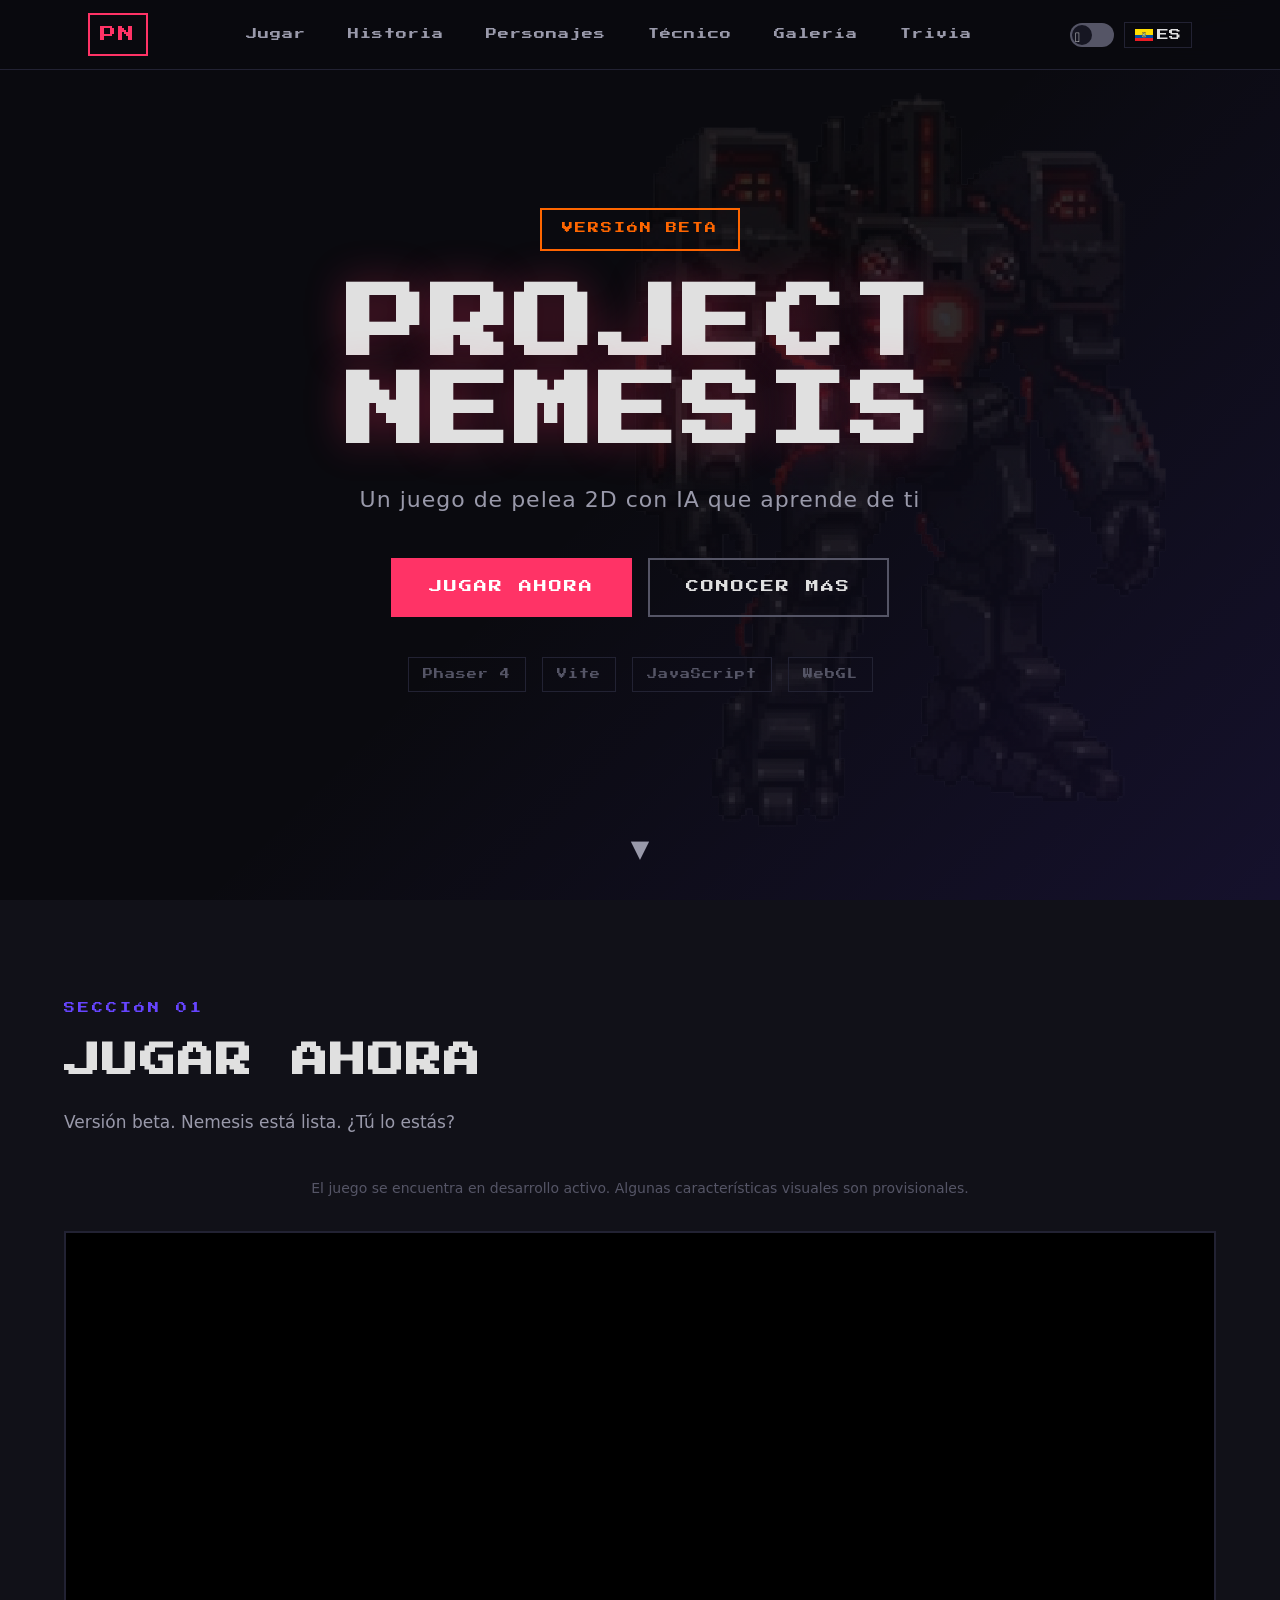
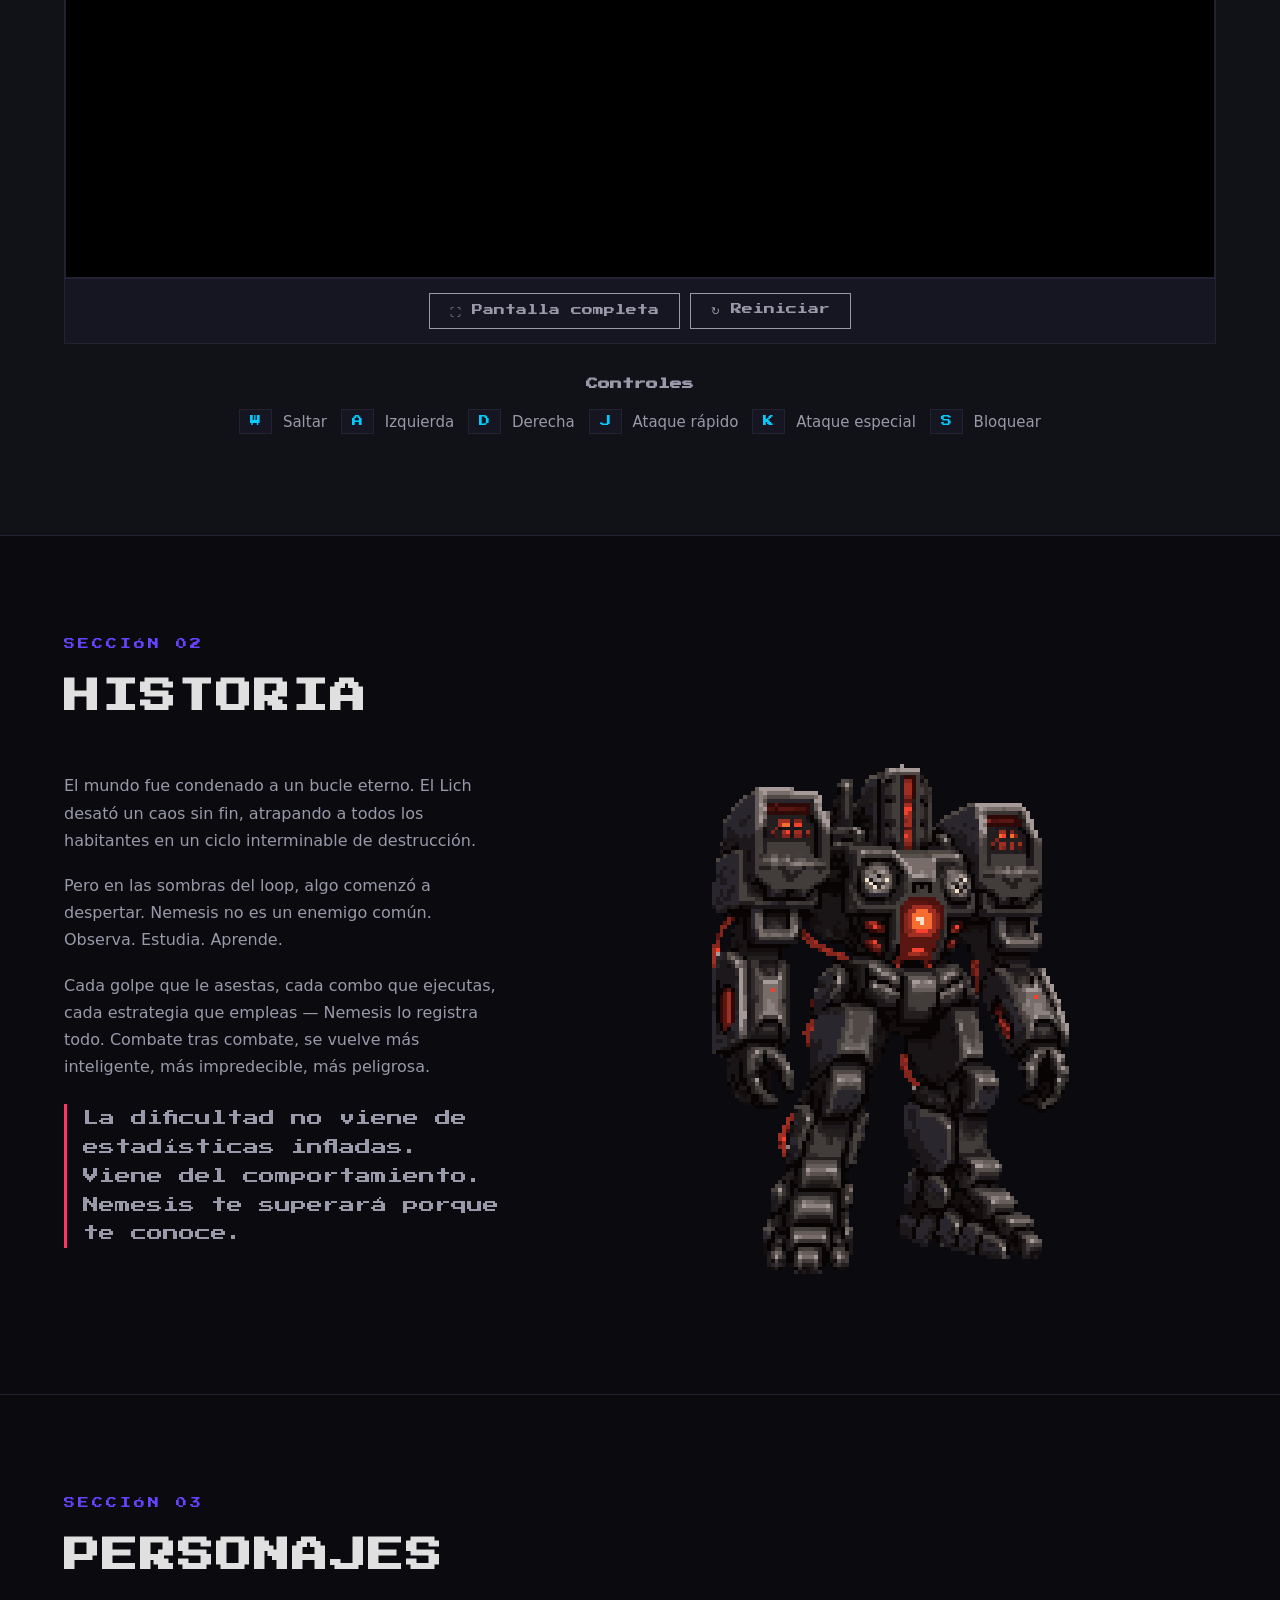
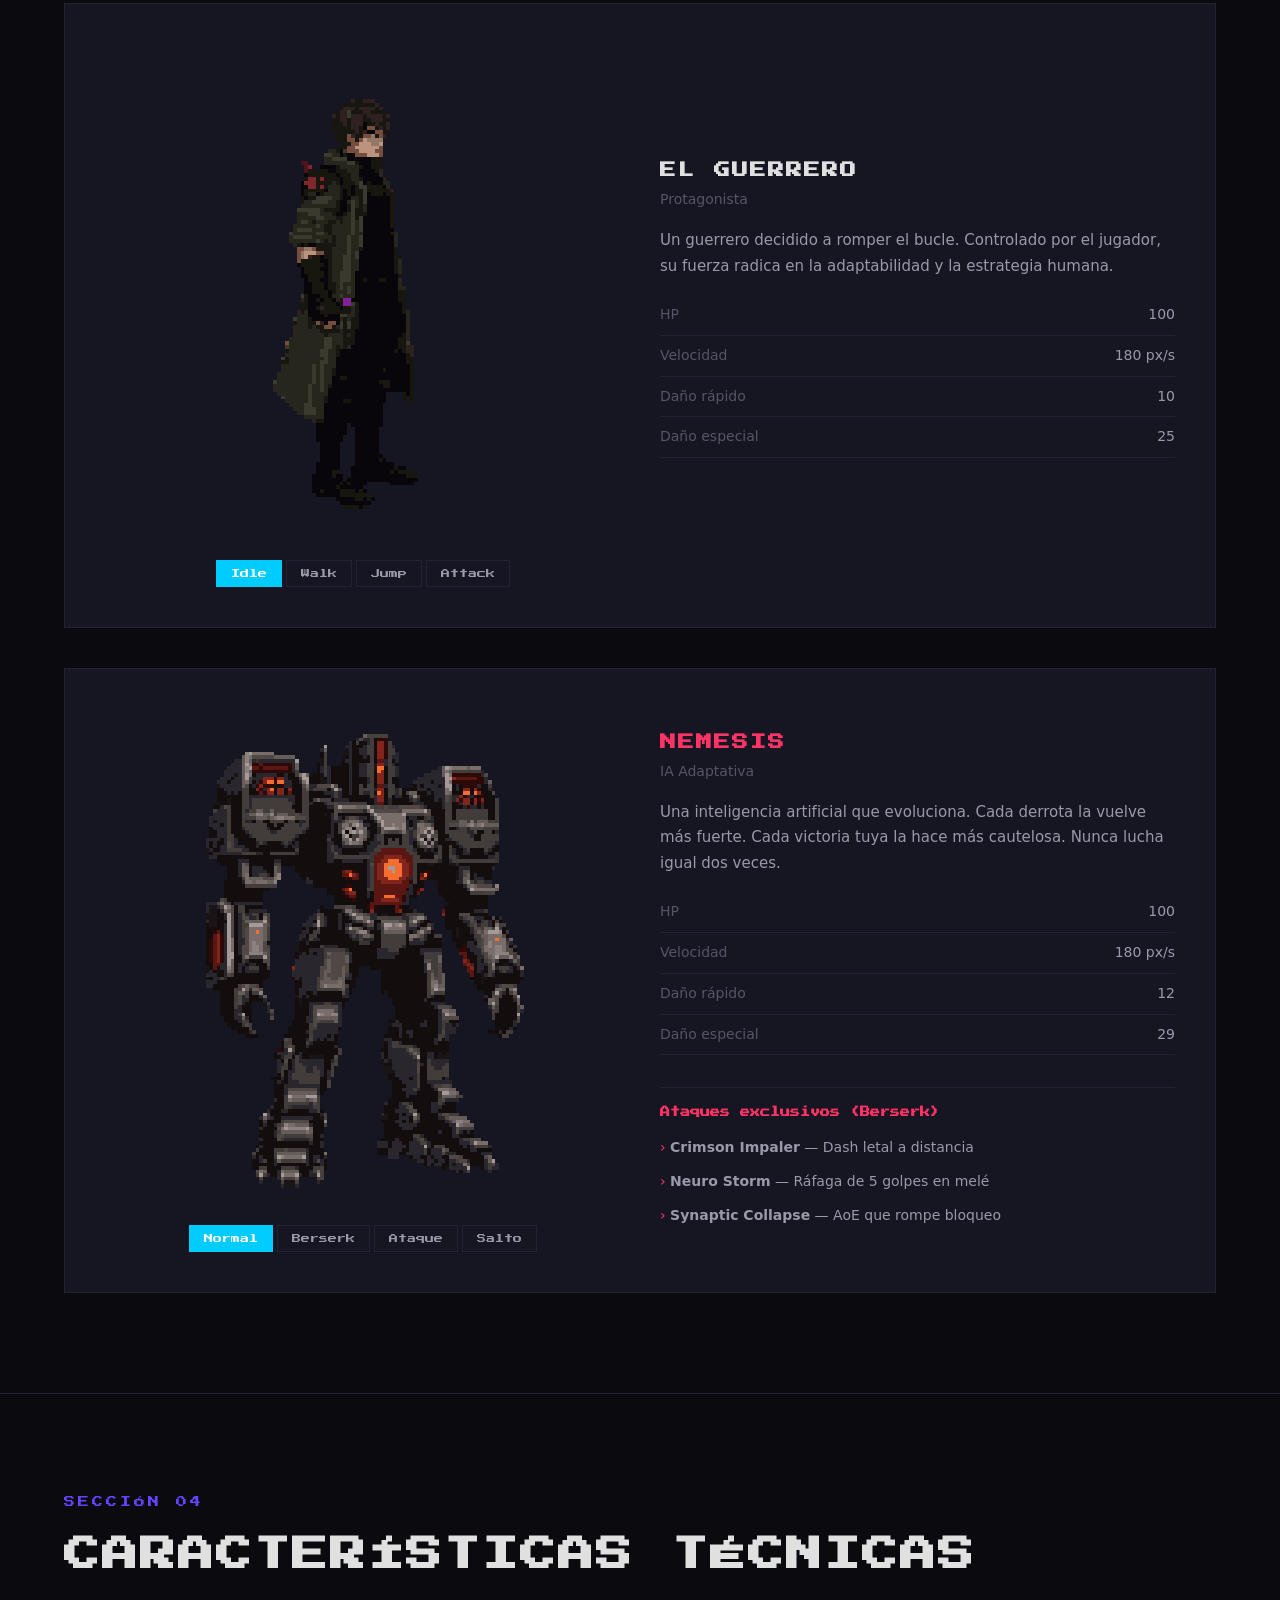
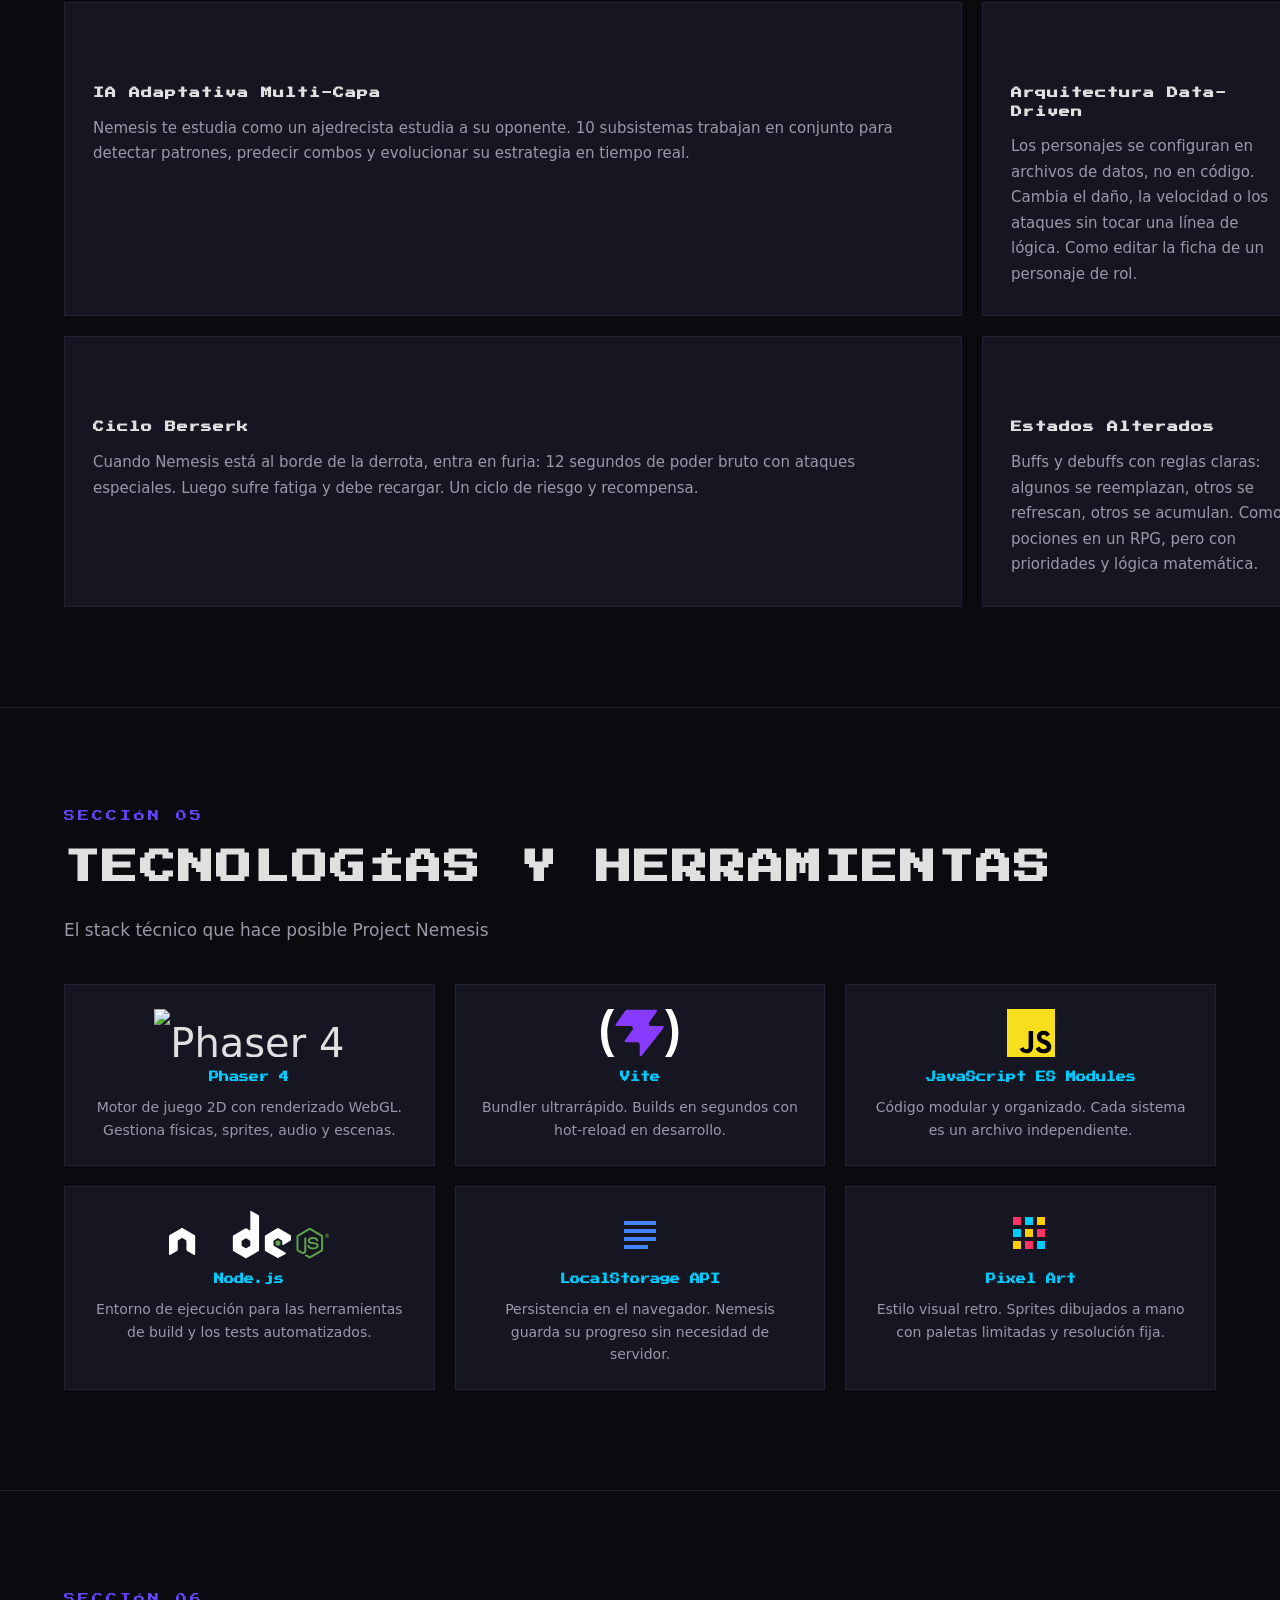
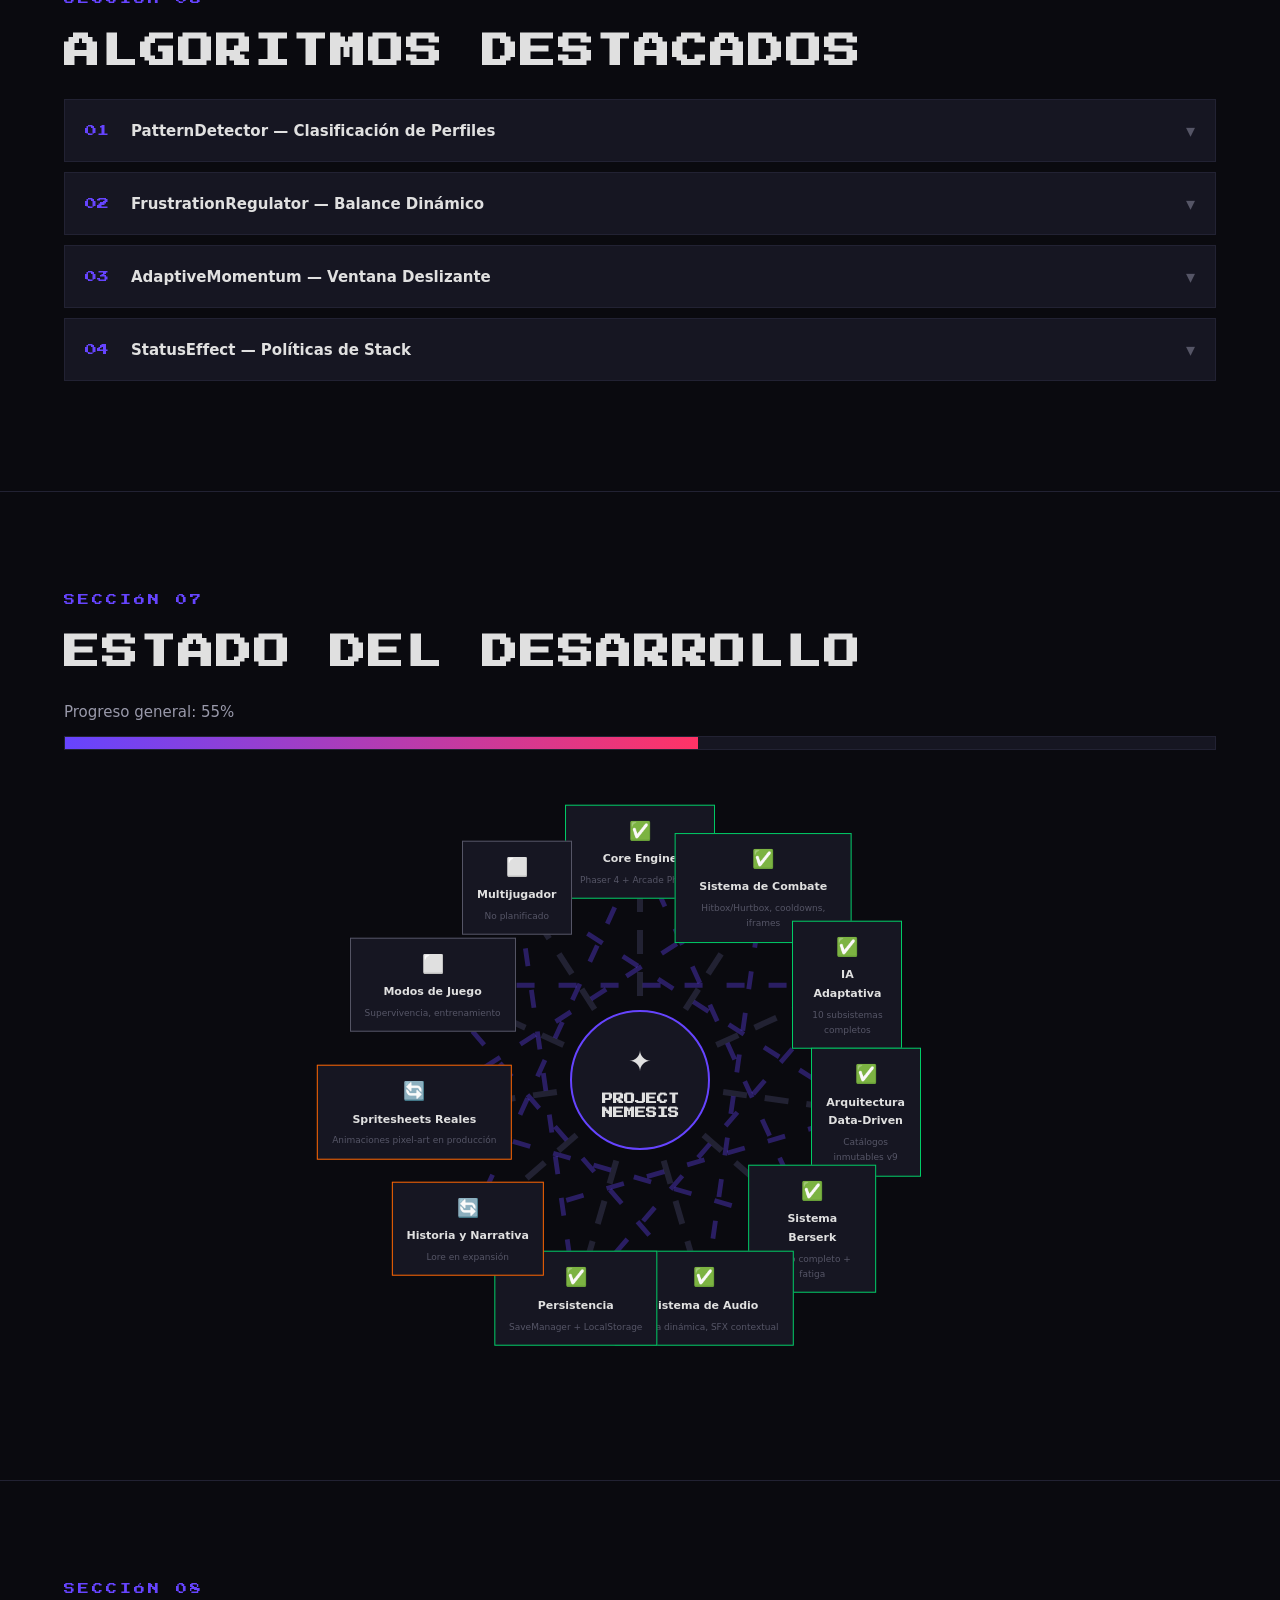
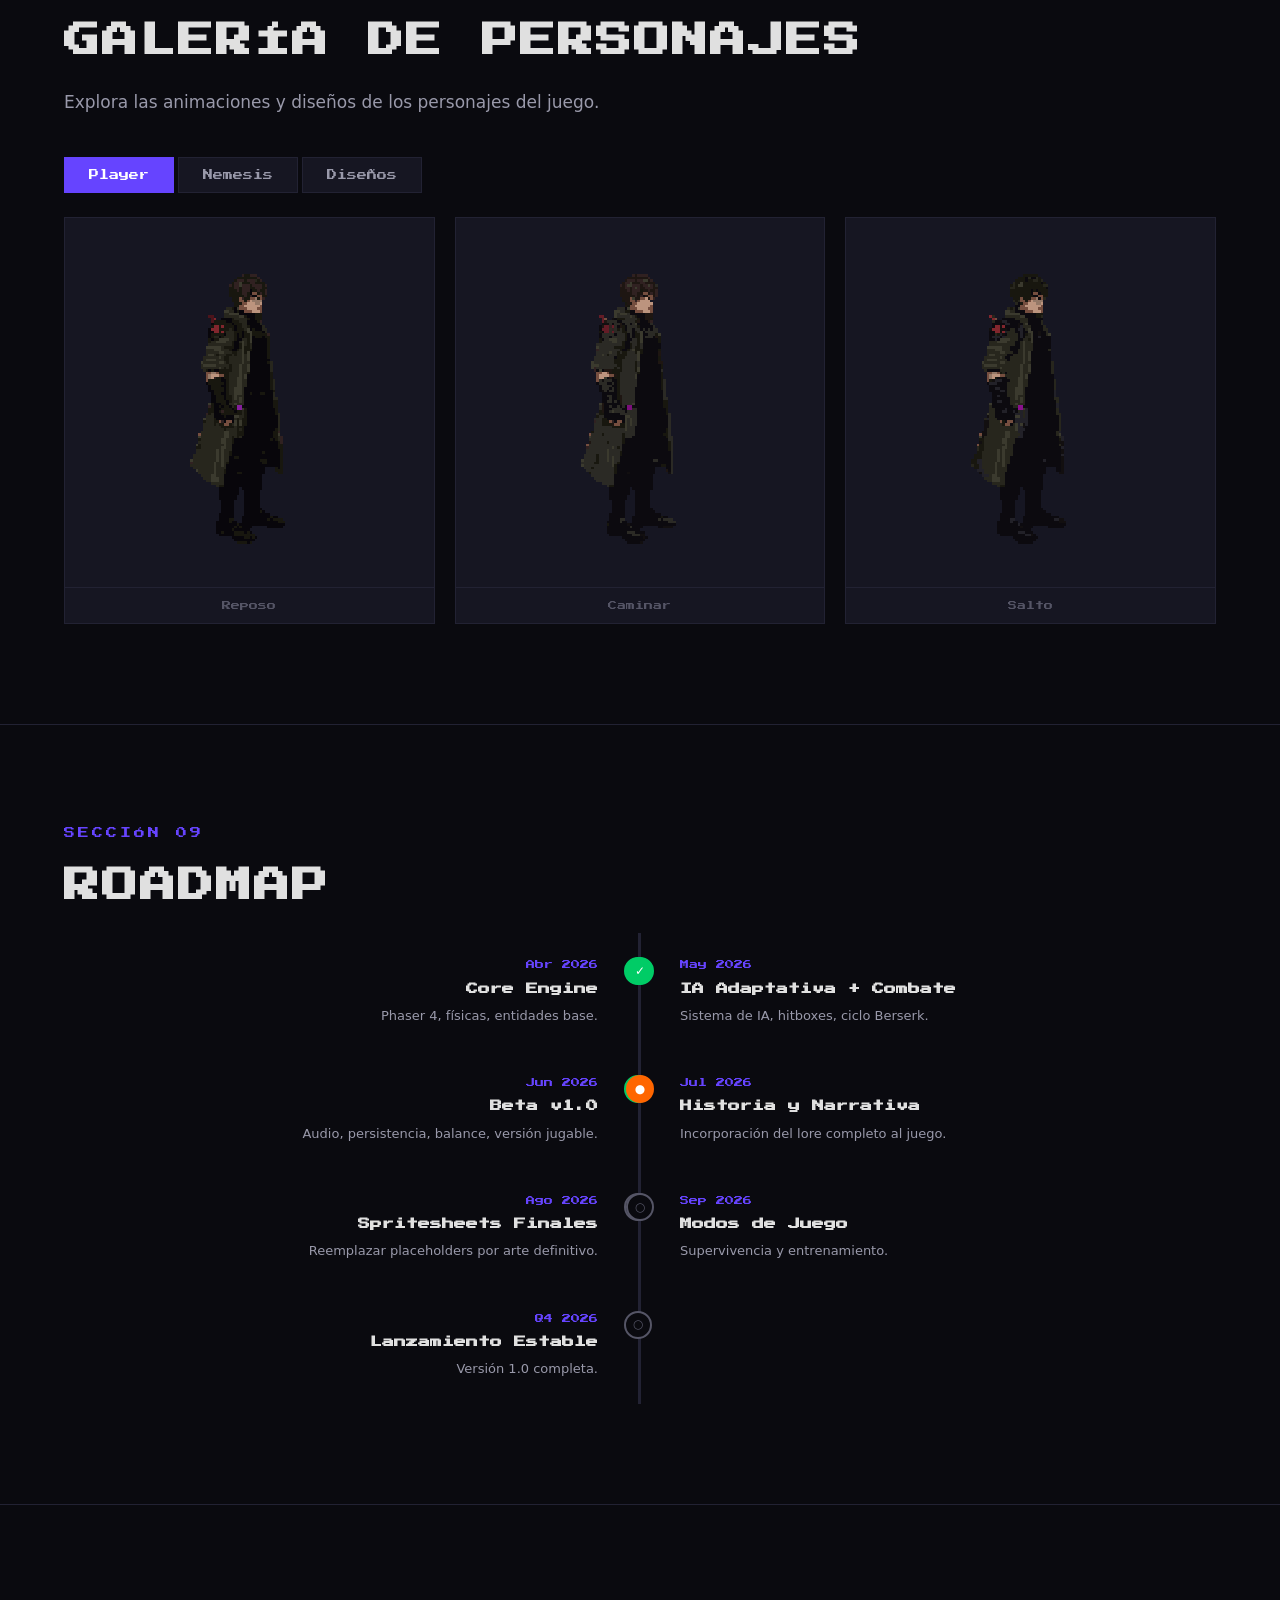
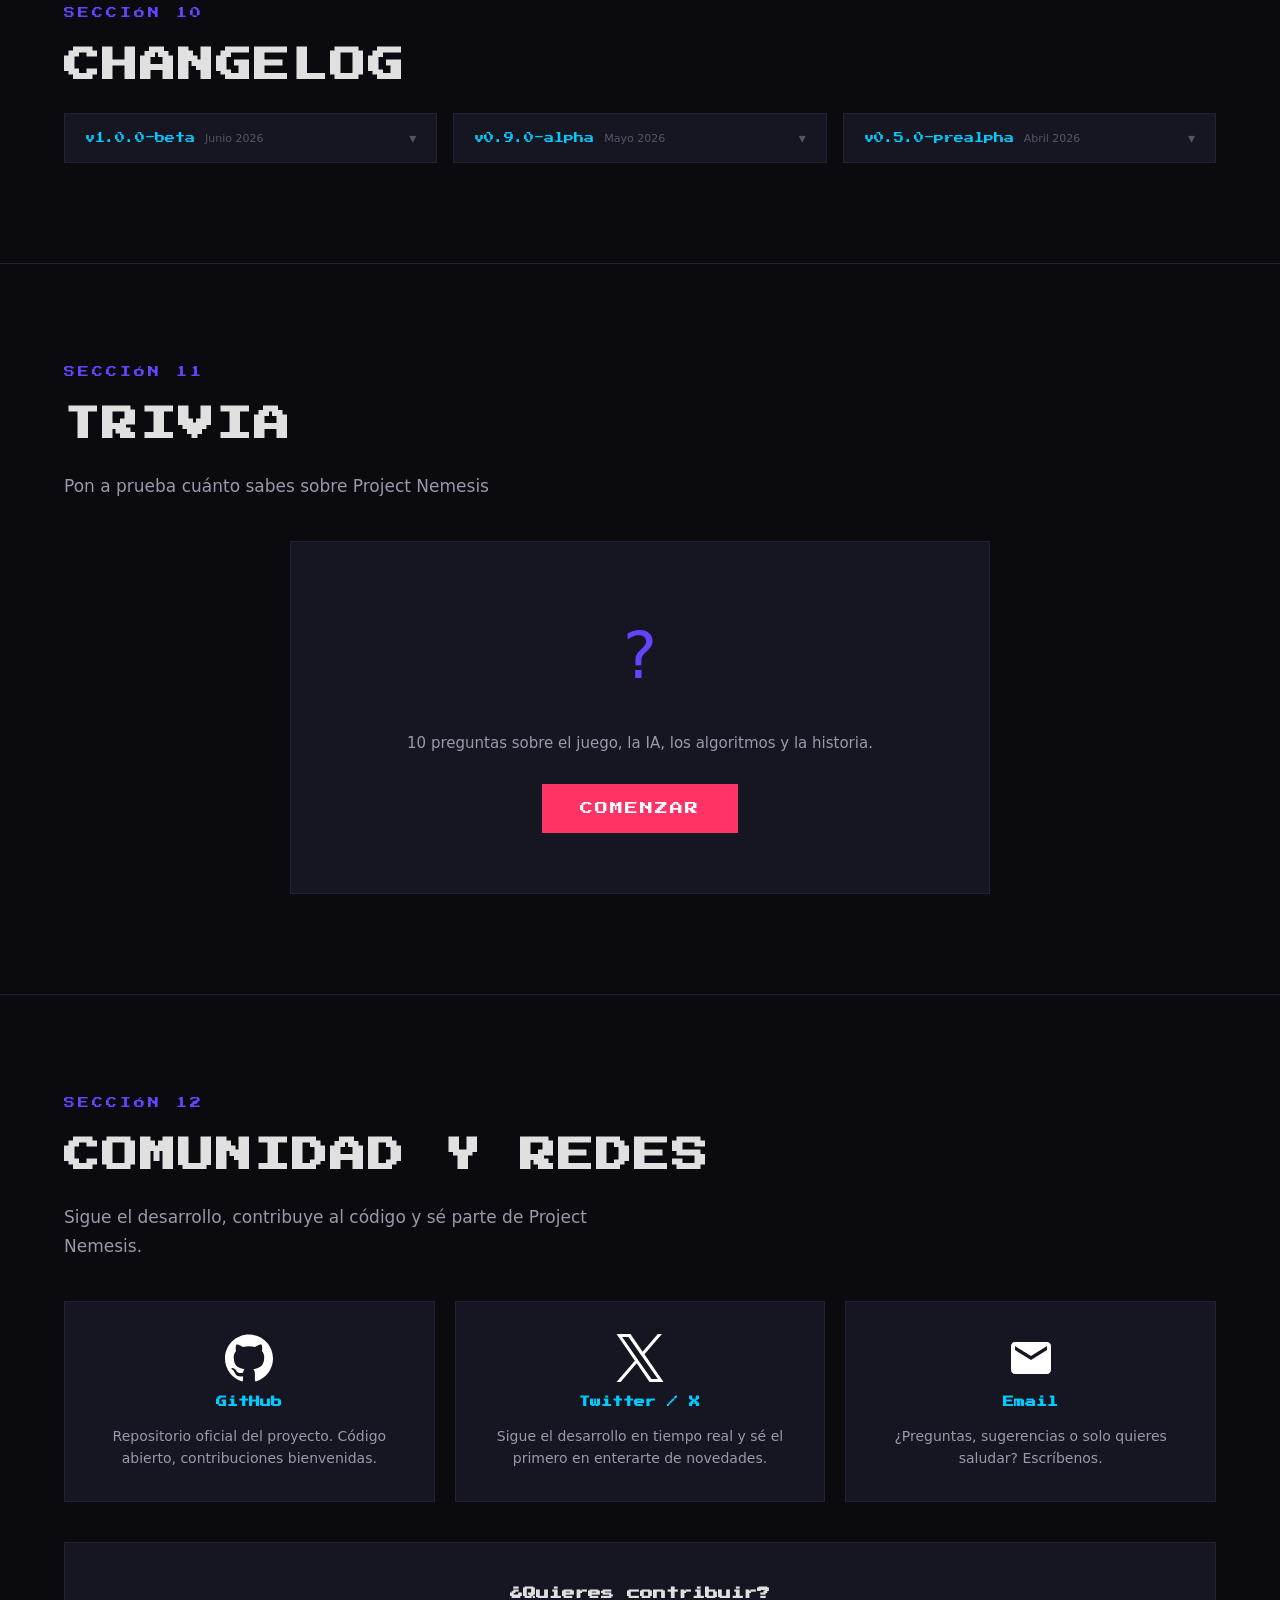
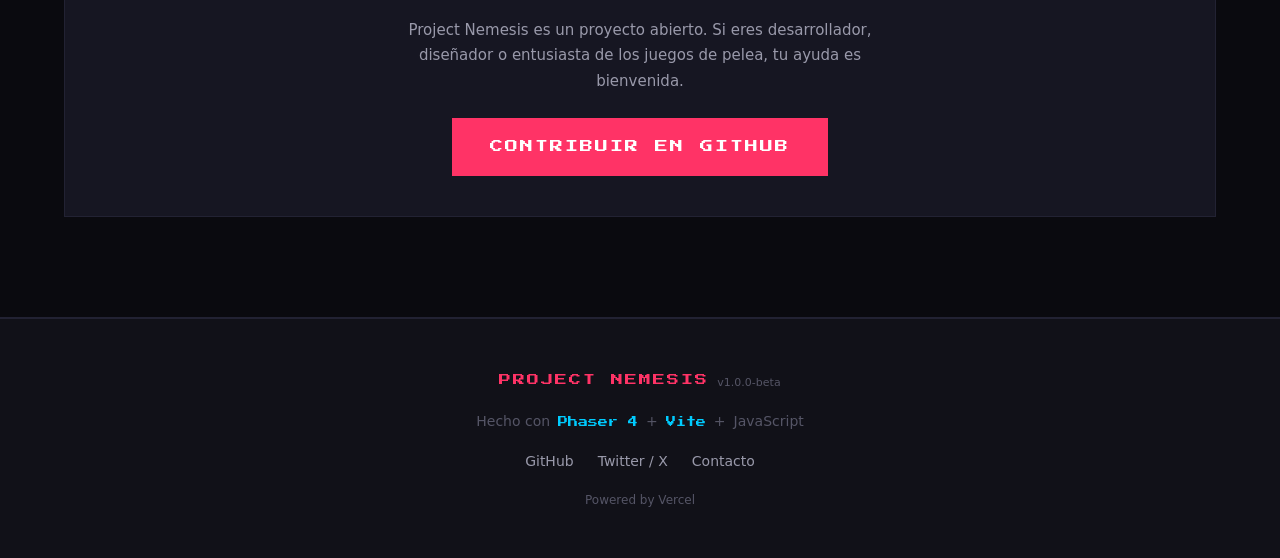
==== index.html @ 595bae40 "feat: landing page Project Nemesis — 13 secciones, i18n ES/EN, tema dark/light, estrella radial secc" ====
<!DOCTYPE html>
<html lang="es" data-theme="dark">
<head>
<meta charset="UTF-8">
<meta name="viewport" content="width=device-width, initial-scale=1.0">
<title data-i18n="hero.title">Project Nemesis — Juego de Pelea con IA Adaptativa</title>
<meta name="description" content="Project Nemesis es un juego de pelea 2D donde una IA adaptativa aprende de tus movimientos y evoluciona combate tras combate.">
<meta property="og:title" content="Project Nemesis — IA Adaptativa en Combate">
<meta property="og:description" content="Enfréntate a Nemesis, una IA que aprende de ti. Pelea, evolución y estrategia en tu navegador.">
<meta property="og:image" content="/assets/nemesis/nemesis-berserk.png">
<meta property="og:url" content="https://project-nemesis.vercel.app">
<meta property="og:type" content="website">
<meta name="twitter:card" content="summary_large_image">
<meta name="twitter:title" content="Project Nemesis — IA Adaptativa">
<meta name="twitter:description" content="Un juego de pelea 2D con IA que aprende de tus movimientos.">
<meta name="twitter:image" content="/assets/nemesis/nemesis-berserk.png">
<link rel="icon" type="image/png" href="/assets/nemesis/nemesis-berserk.png">
<link rel="preconnect" href="https://fonts.googleapis.com">
<link rel="preconnect" href="https://fonts.gstatic.com" crossorigin>
<link href="https://fonts.googleapis.com/css2?family=Press+Start+2P&display=swap" rel="stylesheet">
<link href="https://fonts.googleapis.com/icon?family=Material+Icons" rel="stylesheet">
<link rel="stylesheet" href="styles.css">
<script type="application/ld+json">
{
  "@context": "https://schema.org",
  "@type": "VideoGame",
  "name": "Project Nemesis",
  "description": "Juego de pelea 2D con IA adaptativa que aprende del jugador.",
  "genre": ["Fighting", "Action"],
  "platform": ["Web"],
  "applicationCategory": "Game",
  "operatingSystem": "Any",
  "author": { "@type": "Person", "name": "Project Nemesis Team" },
  "version": "1.0.0-beta"
}
</script>
</head>
<body>

<nav class="nav-bar" id="navbar">
  <div class="nav-inner">
    <a href="#hero" class="nav-logo">PN</a>
    <ul class="nav-links" id="navLinks">
      <li><a href="#jugar" data-i18n="nav.jugar">Jugar</a></li>
      <li><a href="#historia" data-i18n="nav.historia">Historia</a></li>
      <li><a href="#personajes" data-i18n="nav.personajes">Personajes</a></li>
      <li><a href="#tecnicas" data-i18n="nav.tecnico">Técnico</a></li>
      <li><a href="#galeria" data-i18n="nav.galeria">Galería</a></li>
      <li><a href="#trivia" data-i18n="nav.trivia">Trivia</a></li>
    </ul>
    <div class="nav-actions">
      <label class="theme-switch" aria-label="Toggle theme">
        <input type="checkbox" id="themeToggle">
        <span class="slider"></span>
      </label>
      <button id="langToggle" class="icon-btn lang-btn" aria-label="Toggle language"><img id="langFlag" class="flag-icon" src="assets/icons/flags/ec.svg" alt=""> ES</button>
      <button class="nav-toggle" id="navToggle" aria-label="Menú">&#9776;</button>
    </div>
  </div>
</nav>

<section class="hero" id="hero">
  <canvas id="particlesCanvas"></canvas>
  <div class="hero-overlay"></div>
  <div class="hero-content">
    <div class="hero-badge" data-i18n="hero.badge">VERSIÓN BETA</div>
    <h1 class="hero-title" data-i18n="hero.title">PROJECT<br>NEMESIS</h1>
    <p class="hero-subtitle" data-i18n="hero.subtitle">Un juego de pelea 2D con IA que aprende de ti</p>
    <div class="hero-actions">
      <a href="#jugar" class="btn-primary" data-i18n="hero.cta_play">JUGAR AHORA</a>
      <a href="#historia" class="btn-secondary" data-i18n="hero.cta_more">CONOCER MÁS</a>
    </div>
    <div class="hero-tech" id="heroTech"></div>
  </div>
  <div class="hero-bg-art">
    <img src="assets/nemesis/nemesis-berserk.png" alt="Nemesis" class="hero-bg-img">
  </div>
  <div class="scroll-indicator">▼</div>
</section>

<section class="section section-play" id="jugar">
  <div class="section-inner">
    <div class="section-label" data-i18n="jugar.label">SECCIÓN 01</div>
    <h2 class="section-title" data-i18n="jugar.title">JUGAR AHORA</h2>
    <p class="section-desc" data-i18n="jugar.desc">Versión beta. Nemesis está lista. ¿Tú lo estás?</p>
    <div class="beta-badge-container">
      <span class="beta-badge-sub" data-i18n="jugar.badge_sub">El juego se encuentra en desarrollo activo. Algunas características visuales son provisionales.</span>
    </div>
    <div class="game-wrapper">
      <div class="game-container" id="gameContainer">
        <div class="game-loader" id="gameLoader">
          <div class="loader-spinner"></div>
          <span data-i18n="jugar.loading">Cargando juego...</span>
        </div>
        <iframe id="gameIframe"
          data-src="JUEGO_URL"
          allow="fullscreen"
          sandbox="allow-scripts allow-same-origin"
          loading="lazy"
          title="Project Nemesis - Jugar">
        </iframe>
      </div>
      <div class="game-controls-bar">
        <button id="fullscreenBtn" class="control-btn" data-i18n="jugar.fullscreen">⛶ Pantalla completa</button>
        <button id="reloadBtn" class="control-btn" data-i18n="jugar.reload">↻ Reiniciar</button>
      </div>
    </div>
      <div class="controls-info">
        <h3 data-i18n="jugar.controls_title">Controles</h3>
        <div class="controls-grid" id="controlsGrid"></div>
      </div>
  </div>
</section>

<section class="section section-story" id="historia">
  <div class="section-inner">
    <div class="section-label" data-i18n="historia.label">SECCIÓN 02</div>
    <h2 class="section-title" data-i18n="historia.title">HISTORIA</h2>
    <div class="story-content">
      <div class="story-text">
        <p data-i18n="historia.p1">El mundo fue condenado a un bucle eterno. El Lich desató un caos sin fin, atrapando a todos los habitantes en un ciclo interminable de destrucción.</p>
        <p data-i18n="historia.p2">Pero en las sombras del loop, algo comenzó a despertar. Nemesis no es un enemigo común. Observa. Estudia. Aprende.</p>
        <p data-i18n="historia.p3">Cada golpe que le asestas, cada combo que ejecutas, cada estrategia que empleas — Nemesis lo registra todo. Combate tras combate, se vuelve más inteligente, más impredecible, más peligrosa.</p>
        <p class="story-emphasis" data-i18n="historia.emphasis">La dificultad no viene de estadísticas infladas. Viene del comportamiento. Nemesis te superará porque te conoce.</p>
      </div>
      <div class="story-visual">
        <img src="assets/nemesis/nemesis-final-form.png" alt="Nemesis final form" class="story-img">
      </div>
    </div>
  </div>
</section>

<section class="section section-characters" id="personajes">
  <div class="section-inner">
    <div class="section-label" data-i18n="personajes.label">SECCIÓN 03</div>
    <h2 class="section-title" data-i18n="personajes.title">PERSONAJES</h2>
    <div class="chars-showcase">
      <div class="char-showcase-card">
        <div class="char-showcase-visual">
          <img src="assets/player/player-idle.gif" alt="Player" class="char-showcase-sprite-big" id="charPlayerImg">
          <div class="char-showcase-tabs">
            <button class="char-tab active" data-char="player" data-img="assets/player/player-idle.gif">Idle</button>
            <button class="char-tab" data-char="player" data-img="assets/player/player-walk.gif">Walk</button>
            <button class="char-tab" data-char="player" data-img="assets/player/player-jump.gif">Jump</button>
            <button class="char-tab" data-char="player" data-img="assets/player/player-attack.png">Attack</button>
          </div>
        </div>
        <div class="char-showcase-info">
          <h3 class="char-name" data-i18n="personajes.player.name">EL GUERRERO</h3>
          <span class="char-role" data-i18n="personajes.player.role">Protagonista</span>
          <p class="char-desc" data-i18n="personajes.player.desc">Un guerrero decidido a romper el bucle. Controlado por el jugador, su fuerza radica en la adaptabilidad y la estrategia humana.</p>
          <ul class="char-stats">
            <li><span data-i18n="personajes.player.stats.hp">HP</span><span>100</span></li>
            <li><span data-i18n="personajes.player.stats.speed">Velocidad</span><span>180 px/s</span></li>
            <li><span data-i18n="personajes.player.stats.atk">Daño rápido</span><span>10</span></li>
            <li><span data-i18n="personajes.player.stats.spec">Daño especial</span><span>25</span></li>
          </ul>
        </div>
      </div>
      <div class="char-showcase-card char-showcase-card--nemesis">
        <div class="char-showcase-visual">
          <img src="assets/nemesis/nemesis-walk.gif" alt="Nemesis" class="char-showcase-sprite-big" id="charNemesisImg">
          <div class="char-showcase-tabs">
            <button class="char-tab active" data-char="nemesis" data-img="assets/nemesis/nemesis-walk.gif">Normal</button>
            <button class="char-tab" data-char="nemesis" data-img="assets/nemesis/nemesis-berserk-idle.png">Berserk</button>
            <button class="char-tab" data-char="nemesis" data-img="assets/nemesis/nemesis-attack.gif">Ataque</button>
            <button class="char-tab" data-char="nemesis" data-img="assets/nemesis/nemesis-jump.gif">Salto</button>
          </div>
        </div>
        <div class="char-showcase-info">
          <h3 class="char-name char-name--nemesis" data-i18n="personajes.nemesis.name">NEMESIS</h3>
          <span class="char-role" data-i18n="personajes.nemesis.role">IA Adaptativa</span>
          <p class="char-desc" data-i18n="personajes.nemesis.desc">Una inteligencia artificial que evoluciona. Cada derrota la vuelve más fuerte. Cada victoria tuya la hace más cautelosa. Nunca lucha igual dos veces.</p>
          <ul class="char-stats">
            <li><span data-i18n="personajes.player.stats.hp">HP</span><span>100</span></li>
            <li><span data-i18n="personajes.player.stats.speed">Velocidad</span><span>180 px/s</span></li>
            <li><span data-i18n="personajes.player.stats.atk">Daño rápido</span><span>12</span></li>
            <li><span data-i18n="personajes.player.stats.spec">Daño especial</span><span>29</span></li>
          </ul>
          <div class="char-abilities">
            <h4 data-i18n="personajes.nemesis.berserk_title">Ataques exclusivos (Berserk)</h4>
            <ul>
              <li><strong>Crimson Impaler</strong> — <span data-i18n="personajes.nemesis.berserk.0.desc">Dash letal a distancia</span></li>
              <li><strong>Neuro Storm</strong> — <span data-i18n="personajes.nemesis.berserk.1.desc">Ráfaga de 5 golpes en melé</span></li>
              <li><strong>Synaptic Collapse</strong> — <span data-i18n="personajes.nemesis.berserk.2.desc">AoE que rompe bloqueo</span></li>
            </ul>
          </div>
        </div>
      </div>
    </div>
  </div>
</section>

<section class="section section-tech" id="tecnicas">
  <div class="section-inner">
    <div class="section-label" data-i18n="tecnicas.label">SECCIÓN 04</div>
    <h2 class="section-title" data-i18n="tecnicas.title">CARACTERÍSTICAS TÉCNICAS</h2>
    <div class="tech-grid" id="techGrid"></div>
  </div>
</section>

<section class="section section-tools" id="herramientas">
  <div class="section-inner">
    <div class="section-label" data-i18n="techtools.label">SECCIÓN 05</div>
    <h2 class="section-title" data-i18n="techtools.title">TECNOLOGÍAS Y HERRAMIENTAS</h2>
    <p class="section-desc" data-i18n="techtools.desc">El stack técnico que hace posible Project Nemesis</p>
    <div class="tools-grid" id="toolsGrid"></div>
  </div>
</section>

<section class="section section-algorithms" id="algoritmos">
  <div class="section-inner">
    <div class="section-label" data-i18n="algoritmos.label">SECCIÓN 06</div>
    <h2 class="section-title" data-i18n="algoritmos.title">ALGORITMOS DESTACADOS</h2>
    <div class="accordion" id="algoAccordion"></div>
  </div>
</section>

<section class="section section-status" id="estado">
  <div class="section-inner">
    <div class="section-label" data-i18n="estado.label">SECCIÓN 07</div>
    <h2 class="section-title" data-i18n="estado.title">ESTADO DEL DESARROLLO</h2>
    <div class="progress-bar-container">
      <div class="progress-label"><span data-i18n="estado.progress_label">Progreso general</span>: <span id="progressPercent">55%</span></div>
      <div class="progress-track"><div class="progress-fill" style="width:55%"></div></div>
    </div>
    <div id="statusGrid"></div>
  </div>
</section>

<section class="section section-gallery" id="galeria">
  <div class="section-inner">
    <div class="section-label" data-i18n="galeria.label">SECCIÓN 08</div>
    <h2 class="section-title" data-i18n="galeria.title">GALERÍA DE PERSONAJES</h2>
    <p class="section-desc" data-i18n="galeria.desc">Explora las animaciones y diseños de los personajes del juego.</p>
    <div class="gallery-tabs" id="galleryTabs"></div>
    <div class="gallery-grids" id="galleryGrids"></div>
  </div>
</section>
<div class="lightbox" id="lightbox">
  <button class="lightbox-close">&times;</button>
  <img class="lightbox-img" id="lightboxImg" src="" alt="">
</div>

<section class="section section-roadmap" id="roadmap">
  <div class="section-inner">
    <div class="section-label" data-i18n="roadmap.label">SECCIÓN 09</div>
    <h2 class="section-title" data-i18n="roadmap.title">ROADMAP</h2>
    <div class="timeline-snake" id="timeline"></div>
  </div>
</section>

<section class="section section-changelog" id="changelog">
  <div class="section-inner">
    <div class="section-label" data-i18n="changelog.label">SECCIÓN 10</div>
    <h2 class="section-title" data-i18n="changelog.title">CHANGELOG</h2>
    <div class="changelog-grid" id="changelogList"></div>
  </div>
</section>

<section class="section section-trivia" id="trivia">
  <div class="section-inner">
    <div class="section-label" data-i18n="trivia.label">SECCIÓN 11</div>
    <h2 class="section-title" data-i18n="trivia.title">🧠 TRIVIA</h2>
    <p class="section-desc" data-i18n="trivia.desc">Pon a prueba cuánto sabes sobre Project Nemesis</p>
    <div class="quiz-container" id="quiz">
      <div class="quiz-start" id="quizStart">
        <div class="quiz-start-icon">?</div>
        <p data-i18n="trivia.start_text">10 preguntas sobre el juego, la IA, los algoritmos y la historia.</p>
        <button class="btn-primary" id="quizStartBtn" data-i18n="trivia.start_btn">COMENZAR</button>
      </div>
      <div class="quiz-active hidden" id="quizActive">
        <div class="quiz-progress">
          <div class="quiz-progress-bar" id="quizProgressBar"></div>
          <span id="quizCounter">1 / 10</span>
        </div>
        <div class="quiz-question" id="quizQuestion"></div>
        <div class="quiz-options" id="quizOptions"></div>
        <div class="quiz-nav"><button class="btn-secondary" id="quizPrev">◀ Anterior</button><button class="btn-primary" id="quizNext">Siguiente ▶</button></div>
      </div>
      <div class="quiz-result hidden" id="quizResult">
        <div class="result-icon" id="resultIcon">🏆</div>
        <div class="result-title" id="resultTitle">¡Maestro!</div>
        <div class="result-score" id="resultScore">10 / 10</div>
        <div class="result-pct" id="resultPct">100%</div>
        <p class="result-msg" id="resultMsg"></p>
        <div class="result-errors hidden" id="resultErrors">
          <h3 data-i18n="trivia.errors_title">Repaso de errores</h3>
          <div id="errorsList"></div>
        </div>
        <button class="btn-primary" id="quizRetry" data-i18n="trivia.retry">REINTENTAR</button>
      </div>
    </div>
  </div>
</section>



<section class="section section-community" id="comunidad">
  <div class="section-inner">
    <div class="section-label" data-i18n="community.label">SECCIÓN 12</div>
    <h2 class="section-title" data-i18n="community.title">COMUNIDAD Y REDES</h2>
    <p class="section-desc" data-i18n="community.desc">Sigue el desarrollo, contribuye al código y sé parte de Project Nemesis.</p>
    <div class="community-grid">
      <a href="https://github.com" target="_blank" rel="noopener" class="community-card">
        <img class="community-icon" src="assets/icons/community/github.svg" alt="GitHub">
        <h3>GitHub</h3>
        <p data-i18n="community.repo_desc">Repositorio oficial del proyecto. Código abierto, contribuciones bienvenidas.</p>
      </a>
      <a href="https://twitter.com" target="_blank" rel="noopener" class="community-card">
        <img class="community-icon" src="assets/icons/community/twitter.svg" alt="Twitter / X">
        <h3>Twitter / X</h3>
        <p data-i18n="community.twitter_desc">Sigue el desarrollo en tiempo real y sé el primero en enterarte de novedades.</p>
      </a>
      <a href="mailto:team@projectnemesis.dev" class="community-card">
        <img class="community-icon" src="assets/icons/community/email.svg" alt="Email">
        <h3>Email</h3>
        <p data-i18n="community.email_desc">¿Preguntas, sugerencias o solo quieres saludar? Escríbenos.</p>
      </a>
    </div>
    <div class="community-invite">
      <h3 data-i18n="community.invite">¿Quieres contribuir?</h3>
      <p data-i18n="community.invite_desc">Project Nemesis es un proyecto abierto. Si eres desarrollador, diseñador o entusiasta de los juegos de pelea, tu ayuda es bienvenida.</p>
      <a href="https://github.com" target="_blank" rel="noopener" class="btn-primary" data-i18n="community.invite_cta">CONTRIBUIR EN GITHUB</a>
    </div>
  </div>
</section>

<footer class="footer">
  <div class="footer-inner">
    <div class="footer-brand"><span class="footer-logo">PROJECT NEMESIS</span><span class="footer-version">v1.0.0-beta</span></div>
    <div class="footer-tech"><span data-i18n="footer.tech">Hecho con</span> <a href="https://phaser.io" target="_blank" rel="noopener">Phaser 4</a> <span>+</span> <a href="https://vitejs.dev" target="_blank" rel="noopener">Vite</a> <span>+</span> <span>JavaScript</span></div>
    <div class="footer-links">
      <a href="https://github.com" target="_blank" rel="noopener">GitHub</a>
      <a href="https://twitter.com" target="_blank" rel="noopener">Twitter / X</a>
      <a href="mailto:team@projectnemesis.dev">Contacto</a>
    </div>
    <div class="footer-powered" data-i18n="footer.powered">Powered by Vercel</div>
  </div>
</footer>

<a href="#hero" id="backToTop" class="back-to-top material-icons" aria-label="Volver arriba">keyboard_double_arrow_up</a>

<script src="i18n.js"></script>
<script src="script.js"></script>
</body>
</html>
---- styles.css ----
*,
*::before,
*::after {
  margin: 0;
  padding: 0;
  box-sizing: border-box;
}

:root,
[data-theme="dark"] {
  --bg-primary: #0a0a0f;
  --bg-secondary: #111118;
  --bg-card: #161622;
  --bg-card-hover: #1e1e30;
  --accent-primary: #ff3366;
  --accent-secondary: #6644ff;
  --accent-tertiary: #00ccff;
  --accent-orange: #ff6600;
  --text-primary: #e0e0e0;
  --text-secondary: #9999aa;
  --text-muted: #555566;
  --border-color: #222233;
  --border-accent: #ff336622;
  --shadow-color: rgba(0,0,0,0.4);
  --card-bg: var(--bg-card);
  --nav-bg: rgba(10,10,15,0.95);
  --section-divider: var(--border-color);
}

[data-theme="light"] {
  --bg-primary: #f0eee6;
  --bg-secondary: #e6e4da;
  --bg-card: #ffffff;
  --bg-card-hover: #f5f3eb;
  --accent-primary: #d42a55;
  --accent-secondary: #5533cc;
  --accent-tertiary: #0099cc;
  --accent-orange: #cc5500;
  --text-primary: #1a1a2e;
  --text-secondary: #555566;
  --text-muted: #888899;
  --border-color: #d4d2c8;
  --border-accent: #d42a5518;
  --shadow-color: rgba(0,0,0,0.1);
  --card-bg: var(--bg-card);
  --nav-bg: rgba(240,238,230,0.95);
  --section-divider: #d4d2c8;
}

:root {
  --font-pixel: 'Press Start 2P', system-ui, monospace;
  --font-body: system-ui, -apple-system, 'Segoe UI', sans-serif;
  --max-width: min(90vw, 1400px);
  --nav-height: 70px;
}

html { scroll-behavior: smooth; scroll-snap-type: y proximity; }

body {
  font-family: var(--font-body);
  background: var(--bg-primary);
  color: var(--text-primary);
  line-height: 1.7;
  overflow-x: hidden;
  transition: background 0.4s, color 0.4s;
  font-size: 16px;
}
img { max-width: 100%; height: auto; display: block; }
a { color: var(--accent-tertiary); text-decoration: none; transition: color 0.3s; }
a:hover { color: var(--accent-primary); }

::-webkit-scrollbar { width: 8px; }
::-webkit-scrollbar-track { background: var(--bg-primary); }
::-webkit-scrollbar-thumb { background: var(--border-color); border-radius: 4px; }
::-webkit-scrollbar-thumb:hover { background: var(--accent-secondary); }
::selection { background: var(--accent-primary); color: #fff; }

.nav-bar {
  position: fixed; top: 0; left: 0; right: 0;
  height: var(--nav-height); z-index: 1000;
  background: var(--nav-bg);
  backdrop-filter: blur(12px);
  border-bottom: 1px solid var(--section-divider);
  transition: transform 0.3s, background 0.4s;
}
.nav-bar.nav-hidden { transform: translateY(-100%); }
.nav-inner {
  max-width: var(--max-width); margin: 0 auto; padding: 0 24px;
  height: 100%; display: flex; align-items: center; justify-content: space-between;
}
.nav-logo {
  font-family: var(--font-pixel); font-size: 16px;
  color: var(--accent-primary); letter-spacing: 2px;
  border: 2px solid var(--accent-primary); padding: 6px 10px;
}
.nav-links { list-style: none; display: flex; gap: 20px; }
.nav-links a {
  font-family: var(--font-pixel); font-size: 11px;
  color: var(--text-secondary); letter-spacing: 1px;
  padding: 6px 10px; border: 1px solid transparent; transition: all 0.3s;
}
.nav-links a:hover { color: var(--accent-primary); border-color: var(--accent-primary); }
.nav-actions { display: flex; align-items: center; gap: 10px; }
.icon-btn {
  background: none; border: 1px solid var(--border-color); color: var(--text-primary);
  padding: 6px 12px; cursor: pointer; font-size: 16px; transition: all 0.3s;
  line-height: 1;
}
.icon-btn:hover { border-color: var(--accent-primary); color: var(--accent-primary); }
.lang-btn { font-family: var(--font-pixel); font-size: 12px; padding: 6px 10px; display: inline-flex; align-items: center; gap: 4px; }
.lang-btn .flag-icon { width: 18px; height: 12px; object-fit: cover; display: inline-block; }
.theme-switch { position: relative; display: inline-block; width: 44px; height: 24px; cursor: pointer; flex-shrink: 0; }
.theme-switch input { opacity: 0; width: 0; height: 0; }
.slider { position: absolute; inset: 0; background: var(--text-muted); border-radius: 24px; transition: 0.3s; }
.slider::before { content: '\e518'; font-family: 'Material Icons'; position: absolute; left: 2px; top: 2px; width: 20px; height: 20px; border-radius: 50%; background: var(--bg-card); display: flex; align-items: center; justify-content: center; font-size: 14px; line-height: 1; transition: 0.3s; }
.theme-switch input:checked + .slider { background: var(--accent-secondary); }
.theme-switch input:checked + .slider::before { content: '\e51c'; transform: translateX(20px); }
.nav-toggle { background: none; border: 1px solid var(--text-secondary); color: var(--text-primary); font-size: 24px; padding: 6px 12px; cursor: pointer; display: none; }

.hero {
  position: relative; min-height: 100vh; display: flex; align-items: center; justify-content: center;
  overflow: hidden; scroll-snap-align: start;
}
#particlesCanvas { position: absolute; inset: 0; z-index: 0; pointer-events: none; }
.hero-overlay {
  position: absolute; inset: 0; z-index: 1;
  background: linear-gradient(135deg, var(--bg-primary) 0%, transparent 50%, rgba(102,68,255,0.12) 100%);
}
.hero-bg-art {
  position: absolute; right: 0; top: 0; bottom: 0; width: 60%; z-index: 1;
  display: flex; align-items: center; justify-content: flex-end; pointer-events: none;
}
.hero-bg-img { height: 90%; width: auto; object-fit: contain; opacity: 0.15; image-rendering: pixelated; }
.hero-content { position: relative; z-index: 2; text-align: center; padding: 20px; max-width: 800px; }
.hero-badge {
  display: inline-block; font-family: var(--font-pixel); font-size: 11px;
  color: var(--accent-orange); border: 2px solid var(--accent-orange);
  padding: 10px 20px; margin-bottom: 30px;
  animation: badgePulse 2s ease-in-out infinite; letter-spacing: 2px;
}
@keyframes badgePulse {
  0%, 100% { opacity: 1; box-shadow: 0 0 10px rgba(255,102,0,0.3); }
  50% { opacity: 0.8; box-shadow: 0 0 25px rgba(255,102,0,0.6); }
}
.hero-title {
  font-family: var(--font-pixel); font-size: clamp(36px, 8vw, 80px);
  line-height: 1.1; color: var(--text-primary);
  text-shadow: 0 0 40px rgba(255,51,102,0.3); margin-bottom: 24px; letter-spacing: 4px;
}
.hero-subtitle { font-size: clamp(16px, 2.5vw, 22px); color: var(--text-secondary); margin-bottom: 40px; letter-spacing: 1px; }
.hero-actions { display: flex; gap: 16px; justify-content: center; flex-wrap: wrap; margin-bottom: 40px; }

.btn-primary {
  display: inline-block; font-family: var(--font-pixel); font-size: 13px;
  color: #fff; background: var(--accent-primary); border: 2px solid var(--accent-primary);
  padding: 16px 36px; cursor: pointer; transition: all 0.3s; letter-spacing: 2px; text-decoration: none;
}
.btn-primary:hover { background: transparent; color: var(--accent-primary); box-shadow: 0 0 30px rgba(255,51,102,0.4); }
.btn-secondary {
  display: inline-block; font-family: var(--font-pixel); font-size: 13px;
  color: var(--text-primary); border: 2px solid var(--text-muted);
  padding: 16px 36px; cursor: pointer; transition: all 0.3s; letter-spacing: 2px; text-decoration: none; background: transparent;
}
.btn-secondary:hover { border-color: var(--accent-tertiary); color: var(--accent-tertiary); box-shadow: 0 0 20px rgba(0,204,255,0.2); }
.btn-secondary:disabled { opacity: 0.4; cursor: not-allowed; }
.btn-secondary:disabled:hover { border-color: var(--text-muted); color: var(--text-primary); box-shadow: none; }

.hero-tech { display: flex; gap: 16px; justify-content: center; flex-wrap: wrap; }
.hero-tech span {
  font-family: var(--font-pixel); font-size: 10px; color: var(--text-muted);
  border: 1px solid var(--border-color); padding: 8px 14px; letter-spacing: 1px;
}
.scroll-indicator {
  position: absolute; bottom: 30px; left: 50%; transform: translateX(-50%);
  z-index: 2; font-size: 24px; color: var(--text-secondary); animation: scrollBounce 2s infinite;
}
@keyframes scrollBounce { 0%, 100% { transform: translateX(-50%) translateY(0); } 50% { transform: translateX(-50%) translateY(10px); } }

.section {
  padding: 100px 24px; scroll-snap-align: start;
  border-bottom: 1px solid var(--section-divider); transition: background 0.4s, border-color 0.4s;
}
.section-inner { max-width: var(--max-width); margin: 0 auto; }
.section-label {
  font-family: var(--font-pixel); font-size: 11px; color: var(--accent-secondary);
  letter-spacing: 3px; margin-bottom: 12px;
}
.section-title {
  font-family: var(--font-pixel); font-size: clamp(22px, 4vw, 36px);
  color: var(--text-primary); margin-bottom: 16px; letter-spacing: 2px;
}
.section-desc { color: var(--text-secondary); font-size: 17px; margin-bottom: 40px; max-width: 600px; line-height: 1.7; }

.section-play { background: var(--bg-secondary); }
.beta-badge-container { text-align: center; margin-bottom: 30px; }
.beta-badge {
  display: inline-block; font-family: var(--font-pixel); font-size: 11px;
  color: var(--accent-orange); border: 1px solid var(--accent-orange); padding: 8px 18px;
  animation: badgePulse 2s ease-in-out infinite;
}
.beta-badge-sub { display: block; font-size: 14px; color: var(--text-muted); margin-top: 10px; }
.game-wrapper { max-width: 100%; margin: 0 auto; }
.game-container {
  width: 100%; aspect-ratio: 16 / 9; background: #000;
  border: 2px solid var(--border-color); position: relative; overflow: hidden;
}
.game-container iframe { width: 100%; height: 100%; border: none; }
.game-loader {
  position: absolute; inset: 0; display: flex; flex-direction: column;
  gap: 16px; align-items: center; justify-content: center;
  background: var(--bg-primary); color: var(--text-secondary); font-size: 14px; z-index: 1;
}
.game-loader.hidden { display: none; }
.loader-spinner {
  width: 40px; height: 40px; border: 3px solid var(--border-color);
  border-top-color: var(--accent-primary); border-radius: 50%; animation: spin 0.8s linear infinite;
}
@keyframes spin { to { transform: rotate(360deg); } }
.game-controls-bar {
  display: flex; gap: 10px; justify-content: center; padding: 14px;
  background: var(--bg-card); border: 1px solid var(--border-color); border-top: none;
}
.control-btn {
  font-family: var(--font-pixel); font-size: 11px; background: none;
  border: 1px solid var(--text-secondary); color: var(--text-secondary); padding: 10px 20px;
  cursor: pointer; transition: all 0.3s;
}
.control-btn:hover { color: var(--accent-tertiary); border-color: var(--accent-tertiary); }
.controls-info { margin-top: 30px; text-align: center; }
.controls-info h3 { font-family: var(--font-pixel); font-size: 12px; color: var(--text-secondary); margin-bottom: 16px; }
.controls-grid { display: flex; gap: 14px; justify-content: center; flex-wrap: wrap; }
.control-key kbd {
  font-family: var(--font-pixel); font-size: 11px; background: var(--bg-card);
  border: 1px solid var(--border-color); padding: 6px 10px; margin-right: 6px; color: var(--accent-tertiary);
}
.control-key { font-size: 15px; color: var(--text-secondary); }

.story-content { display: grid; grid-template-columns: 1fr 1.5fr; gap: 60px; align-items: center; }
.story-text p { font-size: 16px; color: var(--text-secondary); margin-bottom: 18px; }
.story-emphasis {
  font-family: var(--font-pixel); font-size: 12px; color: var(--accent-primary);
  border-left: 3px solid var(--accent-primary); padding-left: 16px; margin-top: 24px; line-height: 1.8;
}
.story-visual { display: flex; justify-content: center; }
.story-img { width: 100%; max-height: 550px; object-fit: contain; image-rendering: pixelated; }

.chars-showcase { display: flex; flex-direction: column; gap: 40px; }
.char-showcase-card {
  display: grid; grid-template-columns: 1fr 1fr; gap: 40px;
  background: var(--bg-card); border: 1px solid var(--border-color);
  padding: 40px; transition: all 0.3s;
}
.char-showcase-card:hover { border-color: var(--accent-tertiary); box-shadow: 0 0 30px rgba(0,204,255,0.08); }
.char-showcase-card--nemesis:hover { border-color: var(--accent-primary); box-shadow: 0 0 30px rgba(255,51,102,0.08); }
.char-showcase-visual { display: flex; flex-direction: column; align-items: center; gap: 16px; justify-content: center; }
.char-showcase-sprite-big { image-rendering: pixelated; width: 100%; height: auto; max-width: 500px; }
.char-showcase-tabs { display: flex; gap: 4px; flex-wrap: wrap; justify-content: center; }
.char-tab { font-family: var(--font-pixel); font-size: 9px; background: var(--bg-card); border: 1px solid var(--border-color); color: var(--text-secondary); padding: 8px 14px; cursor: pointer; transition: all 0.3s; }
.char-tab:hover { border-color: var(--accent-tertiary); color: var(--text-primary); }
.char-tab.active { background: var(--accent-tertiary); border-color: var(--accent-tertiary); color: #fff; }
.char-showcase-info { display: flex; flex-direction: column; justify-content: center; }
.char-name { font-family: var(--font-pixel); font-size: 16px; color: var(--text-primary); margin-bottom: 4px; letter-spacing: 2px; }
.char-name--nemesis { color: var(--accent-primary); }
.char-role { font-size: 14px; color: var(--text-muted); margin-bottom: 16px; }
.char-desc { font-size: 15px; color: var(--text-secondary); line-height: 1.7; margin-bottom: 16px; }
.char-stats { list-style: none; margin-bottom: 16px; }
.char-stats li { display: flex; justify-content: space-between; padding: 8px 0; border-bottom: 1px solid var(--border-color); font-size: 14px; color: var(--text-secondary); }
.char-stats li span:first-child { color: var(--text-muted); }
.char-abilities { margin-top: 16px; padding-top: 16px; border-top: 1px solid var(--border-color); }
.char-abilities h4 { font-family: var(--font-pixel); font-size: 10px; color: var(--accent-primary); margin-bottom: 10px; }
.char-abilities ul { list-style: none; }
.char-abilities li { font-size: 14px; color: var(--text-secondary); padding: 5px 0; }
.char-abilities li::before { content: '› '; color: var(--accent-primary); }

.tech-grid { display: grid; grid-template-columns: repeat(3, 1fr); gap: 20px; }
.tech-card {
  background: var(--bg-card); border: 1px solid var(--border-color);
  padding: 28px; transition: all 0.3s; position: relative;
}
.tech-card:hover { transform: translateY(-4px); border-color: var(--accent-secondary); box-shadow: 0 8px 30px var(--shadow-color); }
.tech-card::after {
  content: attr(data-tooltip);
  position: absolute; bottom: calc(100% + 8px); left: 50%; transform: translateX(-50%);
  background: var(--bg-card); border: 1px solid var(--accent-secondary); color: var(--text-secondary);
  font-size: 11px; padding: 8px 14px; white-space: nowrap; font-family: var(--font-pixel);
  opacity: 0; pointer-events: none; transition: opacity 0.3s; z-index: 10;
}
.tech-card:hover::after { opacity: 1; }
.tech-icon { font-size: 40px; margin-bottom: 14px; display: block; text-align: left; line-height: 1; }
.tech-card h3 { font-family: var(--font-pixel); font-size: 11px; color: var(--text-primary); margin-bottom: 12px; letter-spacing: 1px; }
.tech-card p { font-size: 15px; color: var(--text-secondary); line-height: 1.7; }

.tools-grid { display: grid; grid-template-columns: repeat(3, 1fr); gap: 20px; }
.tools-card {
  background: var(--bg-card); border: 1px solid var(--border-color);
  padding: 24px; text-align: center; transition: all 0.3s;
}
.tools-card:hover { border-color: var(--accent-tertiary); transform: translateY(-4px); }
.tools-icon { font-size: 40px; margin-bottom: 12px; display: flex; align-items: center; justify-content: center; height: 48px; }
.tools-svg { height: 48px; width: auto; object-fit: contain; }
.tools-card h3 { font-family: var(--font-pixel); font-size: 10px; color: var(--accent-tertiary); margin-bottom: 10px; }
.tools-card p { font-size: 14px; color: var(--text-secondary); line-height: 1.6; }

.accordion { max-width: 100%; margin: 0 auto; }
.accordion-item { border: 1px solid var(--border-color); margin-bottom: 10px; overflow: hidden; }
.accordion-header {
  width: 100%; display: flex; align-items: center; gap: 14px;
  background: var(--bg-card); border: none; color: var(--text-primary);
  padding: 20px; cursor: pointer; text-align: left; transition: background 0.3s; font-size: 15px; font-family: var(--font-body);
}
.accordion-header:hover { background: var(--bg-card-hover); }
.accordion-num { font-family: var(--font-pixel); font-size: 12px; color: var(--accent-secondary); min-width: 32px; }
.accordion-title { flex: 1; font-size: 15px; font-weight: 600; }
.accordion-arrow { transition: transform 0.3s; color: var(--text-muted); font-size: 18px; }
.accordion-item.open .accordion-arrow { transform: rotate(180deg); }
.accordion-body { max-height: 0; overflow: hidden; transition: max-height 0.4s ease; background: var(--bg-secondary); }
.accordion-item.open .accordion-body { max-height: 600px; }
.accordion-body > p { padding: 20px 20px 0; font-size: 15px; color: var(--text-secondary); line-height: 1.7; }
.algo-detail { display: flex; gap: 12px; padding: 12px 20px; align-items: baseline; flex-wrap: wrap; }
.algo-tag { font-family: var(--font-pixel); font-size: 10px; color: var(--accent-tertiary); border: 1px solid var(--accent-tertiary); padding: 4px 10px; white-space: nowrap; }
.algo-detail code { font-family: var(--font-pixel); font-size: 10px; color: var(--text-secondary); background: var(--bg-primary); padding: 4px 12px; }
.algo-detail .highlight { color: var(--accent-primary); }
.frustration-table { margin: 12px 20px 20px; overflow-x: auto; }
.frustration-row { display: grid; grid-template-columns: 200px repeat(4, 1fr); gap: 4px; padding: 8px 0; border-bottom: 1px solid var(--border-color); font-size: 13px; }
.frustration-row span:first-child { color: var(--text-muted); }
.frustration-row span { text-align: center; color: var(--text-secondary); }
.policies-grid { display: grid; grid-template-columns: repeat(3, 1fr); gap: 12px; padding: 16px 20px 20px; }
.policy-card { background: var(--bg-card); padding: 16px; border: 1px solid var(--border-color); }
.policy-card strong { display: block; font-family: var(--font-pixel); font-size: 10px; color: var(--accent-tertiary); margin-bottom: 8px; }
.policy-card p { font-size: 13px; color: var(--text-secondary); line-height: 1.5; padding: 0; }

.progress-bar-container { margin-bottom: 30px; }
.progress-label { font-size: 15px; color: var(--text-secondary); margin-bottom: 10px; }
.progress-label span { font-size: 15px; }
.progress-track { width: 100%; height: 14px; background: var(--bg-card); border: 1px solid var(--border-color); overflow: hidden; }
.progress-fill { height: 100%; background: linear-gradient(90deg, var(--accent-secondary), var(--accent-primary)); transition: width 1s ease; }
.star-map { position: relative; width: 100%; max-width: 600px; margin: 0 auto; aspect-ratio: 1; }
.star-svg { position: absolute; inset: 0; width: 100%; height: 100%; pointer-events: none; z-index: 0; }
.star-center { position: absolute; left: 50%; top: 50%; transform: translate(-50%, -50%); width: 140px; height: 140px; border-radius: 50%; background: var(--bg-card); border: 2px solid var(--accent-secondary); display: flex; flex-direction: column; align-items: center; justify-content: center; gap: 8px; animation: centerPulse 3s ease-in-out infinite; z-index: 2; }
@keyframes centerPulse { 0%, 100% { box-shadow: 0 0 20px rgba(102,68,255,0.3), 0 0 60px rgba(102,68,255,0.1); } 50% { box-shadow: 0 0 40px rgba(102,68,255,0.5), 0 0 80px rgba(102,68,255,0.2); } }
.star-center-icon { font-size: 28px; }
.star-center h3 { font-family: var(--font-pixel); font-size: 11px; color: var(--text-primary); text-align: center; line-height: 1.3; }
.star-node { position: absolute; left: var(--sx); top: var(--sy); transform: translate(-50%, -50%); z-index: 1; display: flex; flex-direction: column; align-items: center; gap: 4px; background: var(--bg-card); border: 1px solid var(--border-color); padding: 10px 14px; min-width: 110px; transition: all 0.3s; text-align: center; cursor: default; }
.star-node:hover { transform: translate(-50%, -50%) scale(1.12); z-index: 3; box-shadow: 0 0 16px rgba(102,68,255,0.35); }
.star-node-icon { font-size: 18px; }
.star-node strong { font-size: 11px; color: var(--text-primary); }
.star-node span { font-size: 9px; color: var(--text-muted); }
.status-done { border-color: #00cc66; }
.status-wip { border-color: var(--accent-orange); }
.status-pending { border-color: var(--text-muted); }

.gallery-tabs { display: flex; gap: 4px; margin-bottom: 24px; flex-wrap: wrap; }
.gallery-tab { font-family: var(--font-pixel); font-size: 10px; background: var(--bg-card); border: 1px solid var(--border-color); color: var(--text-secondary); padding: 12px 24px; cursor: pointer; transition: all 0.3s; }
.gallery-tab:hover { border-color: var(--accent-secondary); color: var(--text-primary); }
.gallery-tab.active { background: var(--accent-secondary); border-color: var(--accent-secondary); color: #fff; }
.gallery-grid { display: none; grid-template-columns: repeat(auto-fill, minmax(280px, 1fr)); gap: 20px; }
.gallery-grid.active { display: grid; }
.gallery-item { background: var(--bg-card); border: 1px solid var(--border-color); overflow: hidden; cursor: pointer; transition: all 0.3s; }
.gallery-item:hover { border-color: var(--accent-tertiary); transform: scale(1.03); }
.gallery-item img { width: 100%; aspect-ratio: 1; object-fit: contain; image-rendering: pixelated; padding: 20px; }
.gallery-item span { display: block; text-align: center; font-family: var(--font-pixel); font-size: 9px; color: var(--text-muted); padding: 10px; border-top: 1px solid var(--border-color); }

.lightbox { display: none; position: fixed; inset: 0; background: rgba(0,0,0,0.95); z-index: 2000; justify-content: center; align-items: center; padding: 20px; }
.lightbox.open { display: flex; }
.lightbox-close { position: absolute; top: 20px; right: 30px; font-size: 48px; color: #fff; background: none; border: none; cursor: pointer; z-index: 2001; }
.lightbox-img { max-width: 95vw; max-height: 95vh; object-fit: contain; image-rendering: pixelated; }

.timeline-snake { display: grid; grid-template-columns: 1fr 1fr; gap: 0; max-width: 100%; margin: 0 auto; position: relative; }
.timeline-snake::before { content: ''; position: absolute; top: 0; bottom: 0; left: 50%; width: 2px; background: var(--border-color); transform: translateX(-50%); }
.timeline-snake-item { position: relative; padding: 24px 40px; opacity: 0; transform: translateY(30px); transition: all 0.6s ease; }
.timeline-snake-item.revealed { opacity: 1; transform: translateY(0); }
.timeline-snake-item:nth-child(odd) { grid-column: 1; text-align: right; border-right: 2px solid var(--border-color); }
.timeline-snake-item:nth-child(even) { grid-column: 2; text-align: left; }
.timeline-snake-item .timeline-marker { position: absolute; top: 24px; width: 28px; height: 28px; border-radius: 50%; border: 2px solid var(--border-color); background: var(--bg-primary); display: flex; align-items: center; justify-content: center; font-size: 12px; }
.timeline-snake-item:nth-child(odd) .timeline-marker { right: -14px; }
.timeline-snake-item:nth-child(even) .timeline-marker { left: -14px; }
.timeline-done .timeline-marker { border-color: #00cc66; background: #00cc66; color: #fff; }
.timeline-current .timeline-marker { border-color: var(--accent-orange); animation: badgePulse 2s infinite; background: var(--accent-orange); color: #fff; }
.timeline-future .timeline-marker { border-color: var(--text-muted); background: var(--bg-primary); color: var(--text-muted); }
.timeline-date { font-family: var(--font-pixel); font-size: 9px; color: var(--accent-secondary); display: block; margin-bottom: 6px; }
.timeline-content h3 { font-family: var(--font-pixel); font-size: 12px; color: var(--text-primary); margin-bottom: 6px; }
.timeline-content p { font-size: 13px; color: var(--text-secondary); }

.changelog-grid { display: grid; grid-template-columns: repeat(3, 1fr); gap: 16px; align-items: start; }
.changelog-item { background: var(--bg-card); border: 1px solid var(--border-color); overflow: hidden; }
.changelog-header { width: 100%; display: flex; align-items: center; gap: 10px; background: var(--bg-card); border: none; color: var(--text-primary); padding: 16px 20px; cursor: pointer; text-align: left; transition: background 0.3s; font-family: var(--font-body); font-size: 14px; }
.changelog-header:hover { background: var(--bg-card-hover); }
.changelog-version { font-family: var(--font-pixel); font-size: 10px; color: var(--accent-tertiary); flex-shrink: 0; }
.changelog-date { font-size: 11px; color: var(--text-muted); flex-shrink: 0; }
.changelog-arrow { margin-left: auto; transition: transform 0.3s; color: var(--text-muted); font-size: 14px; }
.changelog-item.open .changelog-arrow { transform: rotate(180deg); }
.changelog-body { max-height: 0; overflow: hidden; transition: max-height 0.4s ease; }
.changelog-item.open .changelog-body { max-height: 400px; }
.changelog-body ul { list-style: none; padding: 0 20px 16px; }
.changelog-body li { font-size: 13px; color: var(--text-secondary); padding: 4px 0 4px 16px; position: relative; }
.changelog-body li::before { content: '→'; position: absolute; left: 0; color: var(--accent-secondary); }

.quiz-container { max-width: min(80vw, 700px); margin: 0 auto; min-height: 320px; }
.quiz-start { text-align: center; padding: 60px 20px; background: var(--bg-card); border: 1px solid var(--border-color); }
.quiz-start-icon { font-size: 64px; color: var(--accent-secondary); margin-bottom: 20px; animation: quizFloat 2s ease-in-out infinite; }
@keyframes quizFloat { 0%, 100% { transform: translateY(0); } 50% { transform: translateY(-10px); } }
.quiz-start p { font-size: 15px; color: var(--text-secondary); margin-bottom: 28px; }
.quiz-active { background: var(--bg-card); border: 1px solid var(--border-color); padding: 36px; }
.quiz-progress { display: flex; align-items: center; gap: 12px; margin-bottom: 28px; }
.quiz-progress-bar { flex: 1; height: 8px; background: var(--border-color); border-radius: 4px; overflow: hidden; position: relative; }
.quiz-progress-bar::before { content: ''; display: block; height: 100%; background: linear-gradient(90deg, var(--accent-secondary), var(--accent-primary)); width: var(--pct, 0%); transition: width 0.4s ease; }
.quiz-progress span { font-family: var(--font-pixel); font-size: 10px; color: var(--text-muted); white-space: nowrap; }
.quiz-question { font-family: var(--font-pixel); font-size: 12px; color: var(--text-primary); margin-bottom: 24px; line-height: 1.8; }
.quiz-options { display: flex; flex-direction: column; gap: 10px; margin-bottom: 24px; }
.quiz-option { display: block; width: 100%; text-align: left; background: var(--bg-secondary); border: 1px solid var(--border-color); color: var(--text-primary); padding: 16px 20px; cursor: pointer; transition: all 0.3s; font-size: 15px; font-family: var(--font-body); }
.quiz-option:hover { border-color: var(--accent-secondary); background: var(--bg-card-hover); }
.quiz-option.selected { border-color: var(--accent-tertiary); background: rgba(0,204,255,0.1); }
.quiz-option.disabled { pointer-events: none; opacity: 0.6; }
.quiz-nav { display: flex; gap: 12px; justify-content: space-between; flex-wrap: wrap; }
.quiz-result { text-align: center; padding: 44px 24px; background: var(--bg-card); border: 1px solid var(--border-color); }
.result-icon { font-size: 64px; margin-bottom: 16px; }
.result-title { font-family: var(--font-pixel); font-size: 16px; color: var(--text-primary); margin-bottom: 12px; }
.result-score { font-family: var(--font-pixel); font-size: 32px; color: var(--accent-tertiary); margin-bottom: 4px; }
.result-pct { font-family: var(--font-pixel); font-size: 14px; color: var(--text-muted); margin-bottom: 12px; }
.result-msg { font-size: 15px; color: var(--text-secondary); margin-bottom: 24px; }
.result-errors { text-align: left; margin: 20px 0; }
.result-errors h3 { font-family: var(--font-pixel); font-size: 11px; color: var(--accent-primary); margin-bottom: 12px; }
.error-item { background: var(--bg-secondary); border: 1px solid var(--border-color); padding: 14px; margin-bottom: 10px; border-left: 3px solid var(--accent-primary); }
.error-item .error-q { font-size: 14px; color: var(--text-primary); margin-bottom: 6px; font-weight: 600; }
.error-item .error-a { font-size: 13px; color: var(--accent-primary); }
.error-item .error-c { font-size: 13px; color: #00cc66; }
.hidden { display: none !important; }



.community-grid { display: grid; grid-template-columns: repeat(3, 1fr); gap: 20px; margin-bottom: 40px; }
.community-card {
  display: flex; flex-direction: column; align-items: center; gap: 12px;
  background: var(--bg-card); border: 1px solid var(--border-color);
  padding: 32px 24px; text-align: center; transition: all 0.3s; text-decoration: none; color: var(--text-primary);
}
.community-card:hover { border-color: var(--accent-secondary); transform: translateY(-4px); box-shadow: 0 8px 30px var(--shadow-color); }
.community-icon { width: 48px; height: 48px; object-fit: contain; }
[data-theme="dark"] .community-icon { filter: invert(1); }
.community-card h3 { font-family: var(--font-pixel); font-size: 11px; color: var(--accent-tertiary); }
.community-card p { font-size: 14px; color: var(--text-secondary); line-height: 1.6; }
.community-invite { text-align: center; padding: 40px; background: var(--bg-card); border: 1px solid var(--border-color); }
.community-invite h3 { font-family: var(--font-pixel); font-size: 13px; color: var(--text-primary); margin-bottom: 12px; }
.community-invite p { font-size: 15px; color: var(--text-secondary); margin-bottom: 24px; max-width: 500px; margin-left: auto; margin-right: auto; }

.footer { background: var(--bg-secondary); border-top: 1px solid var(--section-divider); padding: 48px 24px; text-align: center; transition: background 0.4s; }
.footer-inner { max-width: var(--max-width); margin: 0 auto; display: flex; flex-direction: column; gap: 16px; align-items: center; }
.footer-logo { font-family: var(--font-pixel); font-size: 12px; color: var(--accent-primary); letter-spacing: 2px; }
.footer-version { font-size: 11px; color: var(--text-muted); margin-left: 8px; }
.footer-tech { font-size: 14px; color: var(--text-muted); display: flex; gap: 8px; align-items: center; flex-wrap: wrap; justify-content: center; }
.footer-tech a { font-family: var(--font-pixel); font-size: 10px; }
.footer-links { display: flex; gap: 24px; }
.footer-links a { font-size: 14px; color: var(--text-secondary); }
.footer-powered { font-size: 12px; color: var(--text-muted); }

@media (max-width: 768px) {
  .nav-links { display: none; position: absolute; top: var(--nav-height); left: 0; right: 0; background: var(--nav-bg); flex-direction: column; padding: 20px; border-bottom: 1px solid var(--section-divider); }
  .nav-links.open { display: flex; }
  .nav-toggle { display: block; }
  .story-content { grid-template-columns: 1fr; gap: 30px; }
  .char-showcase-card { grid-template-columns: 1fr; gap: 24px; padding: 24px; }
  .char-showcase-sprite-big { max-width: 100%; }
  .tech-grid { grid-template-columns: 1fr; }
  .tools-grid { grid-template-columns: 1fr; }
  .star-center { width: 100px; height: 100px; }
  .star-center-icon { font-size: 20px; }
  .star-center h3 { font-size: 9px; }
  .star-node { min-width: 80px; padding: 6px 10px; }
  .star-node strong { font-size: 9px; }
  .star-node span { display: none; }
  .policies-grid { grid-template-columns: 1fr; }
  .frustration-row { grid-template-columns: 100px repeat(4, 1fr); font-size: 11px; }
  .hero-actions { flex-direction: column; align-items: center; }
  .hero-bg-art { display: none; }
  .community-grid { grid-template-columns: 1fr; }
  .gallery-grid { grid-template-columns: repeat(2, 1fr); }
  .changelog-grid { grid-template-columns: 1fr; }
  .timeline-snake { grid-template-columns: 1fr; }
  .timeline-snake::before { left: 18px; }
  .timeline-snake-item:nth-child(odd) { grid-column: 1; text-align: left; border-right: none; padding-left: 50px; padding-right: 20px; }
  .timeline-snake-item:nth-child(odd) .timeline-marker { right: auto; left: 4px; }
  .timeline-snake-item:nth-child(even) { grid-column: 1; padding-left: 50px; padding-right: 20px; }
  .timeline-snake-item:nth-child(even) .timeline-marker { left: 4px; }
  .controls-grid { gap: 8px; }
  .control-key kbd { font-size: 10px; padding: 4px 8px; }
  .control-key { font-size: 13px; }
  .section { padding: 60px 16px; }
  .game-controls-bar { flex-direction: column; align-items: center; }
}

@media (min-width: 769px) and (max-width: 1024px) {
  .tech-grid { grid-template-columns: repeat(2, 1fr); }
  .tools-grid { grid-template-columns: repeat(2, 1fr); }
  .star-node { min-width: 95px; padding: 8px 12px; }
  .community-grid { grid-template-columns: repeat(2, 1fr); }
  .community-grid > :last-child { grid-column: 1 / -1; max-width: 400px; margin: 0 auto; }
  .changelog-grid { grid-template-columns: repeat(2, 1fr); }
}

.back-to-top {
  position: fixed; bottom: 30px; right: 30px; z-index: 1000;
  width: 48px; height: 48px; border-radius: 50%;
  background: var(--accent-primary); color: #fff;
  display: flex; align-items: center; justify-content: center;
  font-size: 24px; text-decoration: none;
  box-shadow: 0 4px 12px rgba(0,0,0,0.3);
  opacity: 0; transform: translateY(20px);
  transition: opacity 0.3s, transform 0.3s, background 0.3s;
  pointer-events: none;
}
.back-to-top.visible { opacity: 1; transform: translateY(0); pointer-events: auto; }
.back-to-top:hover { background: var(--accent-hover); }
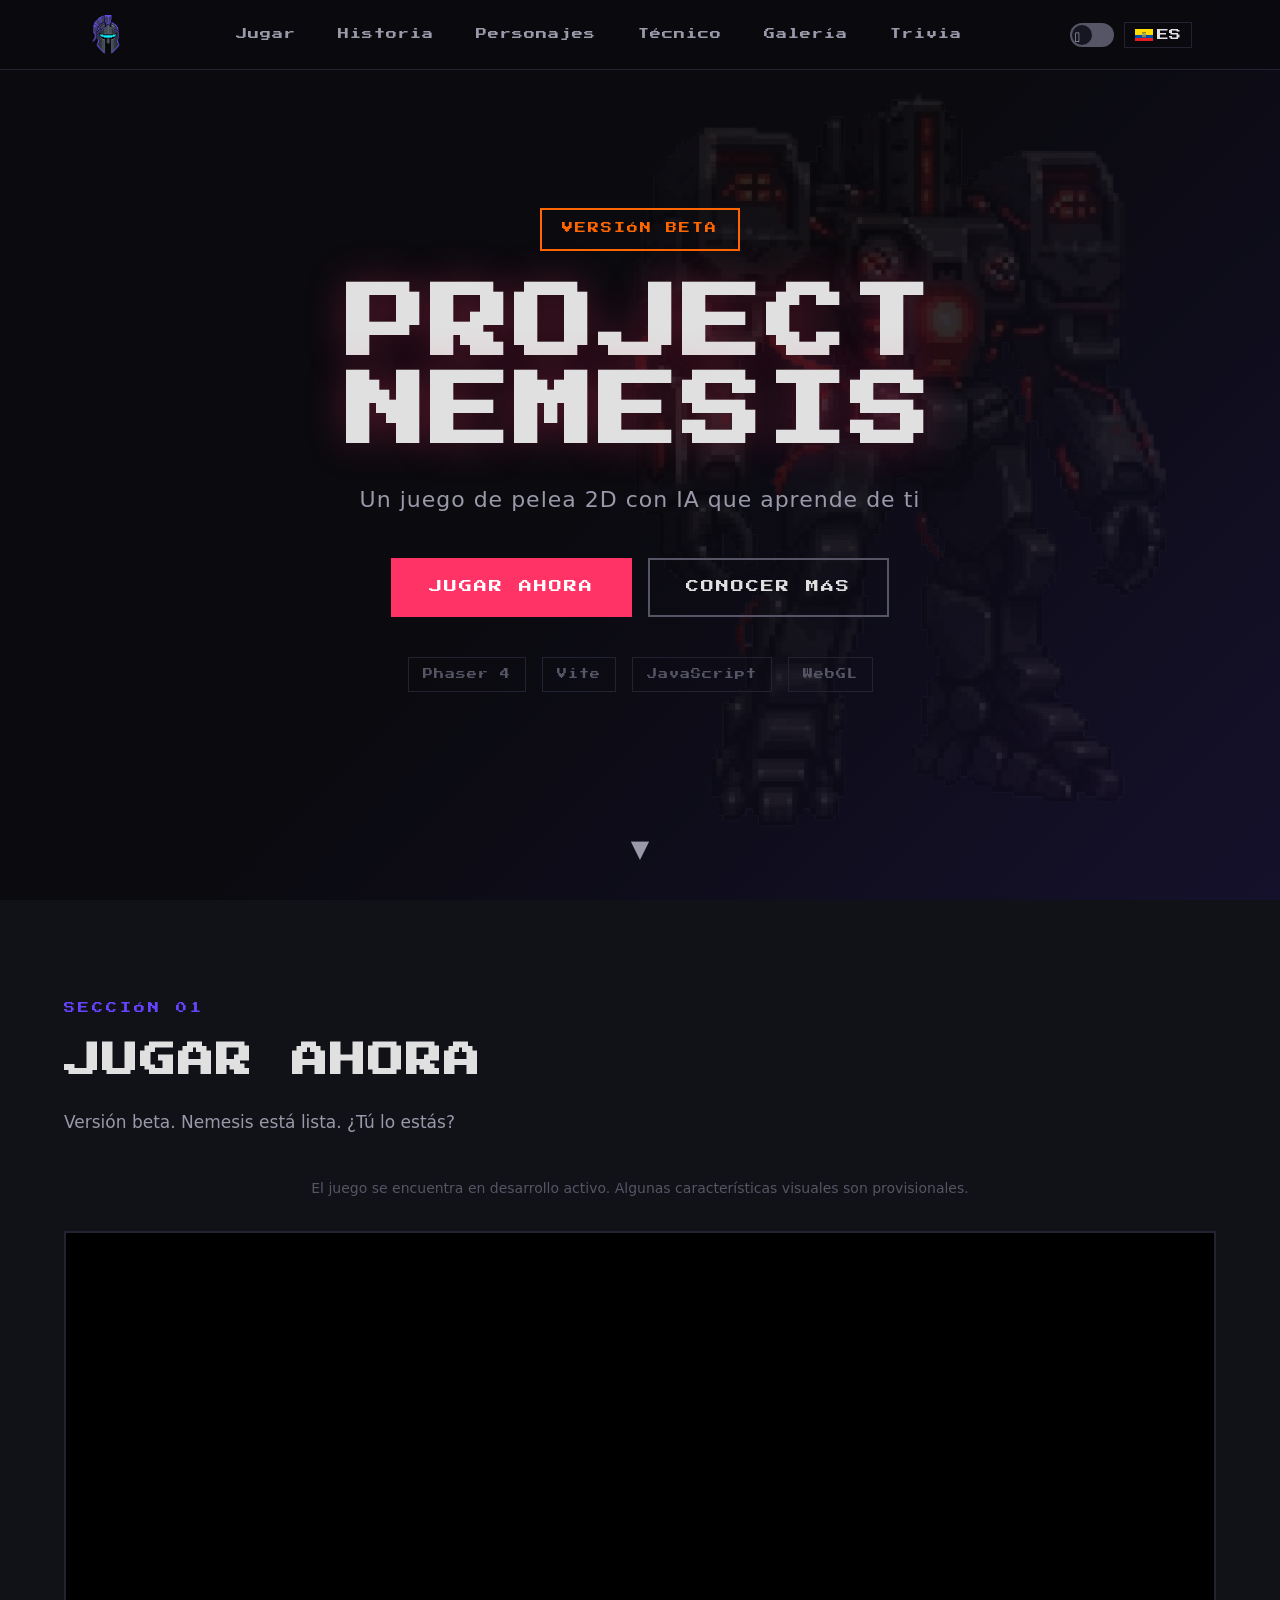
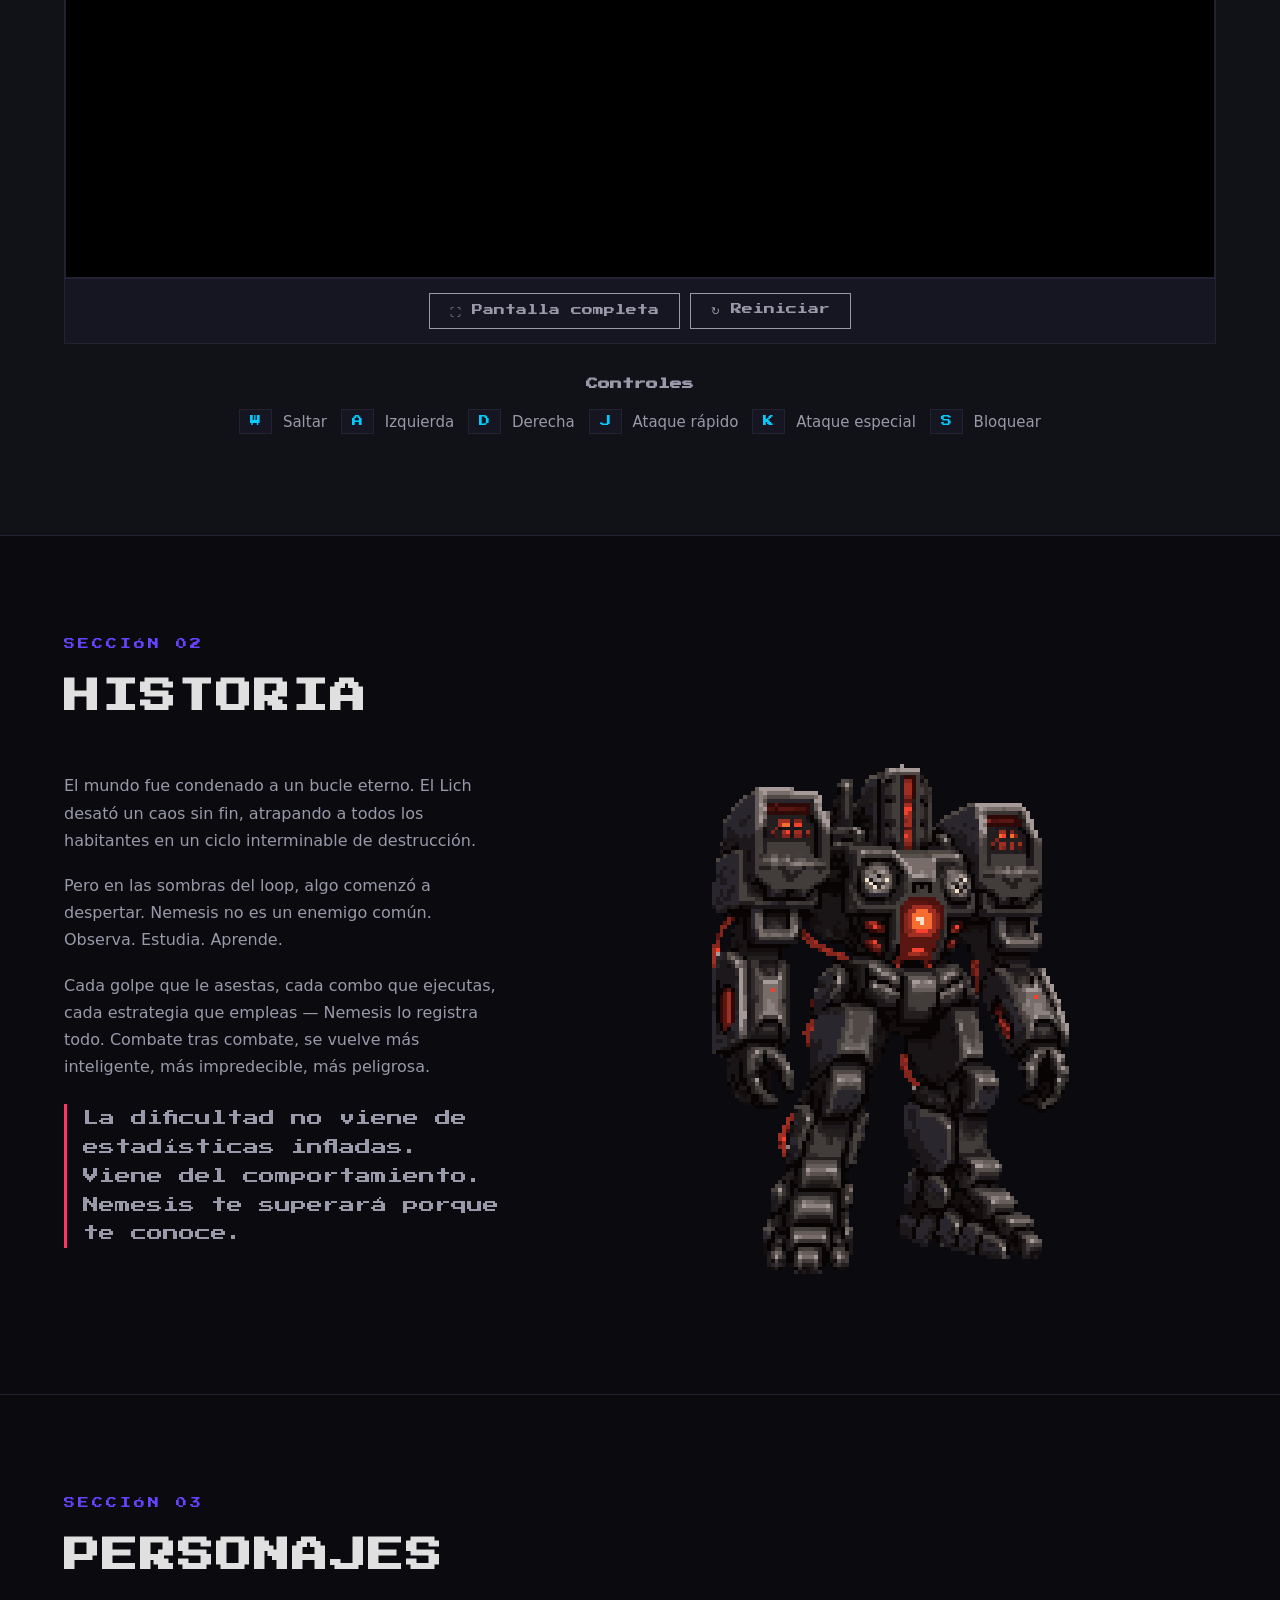
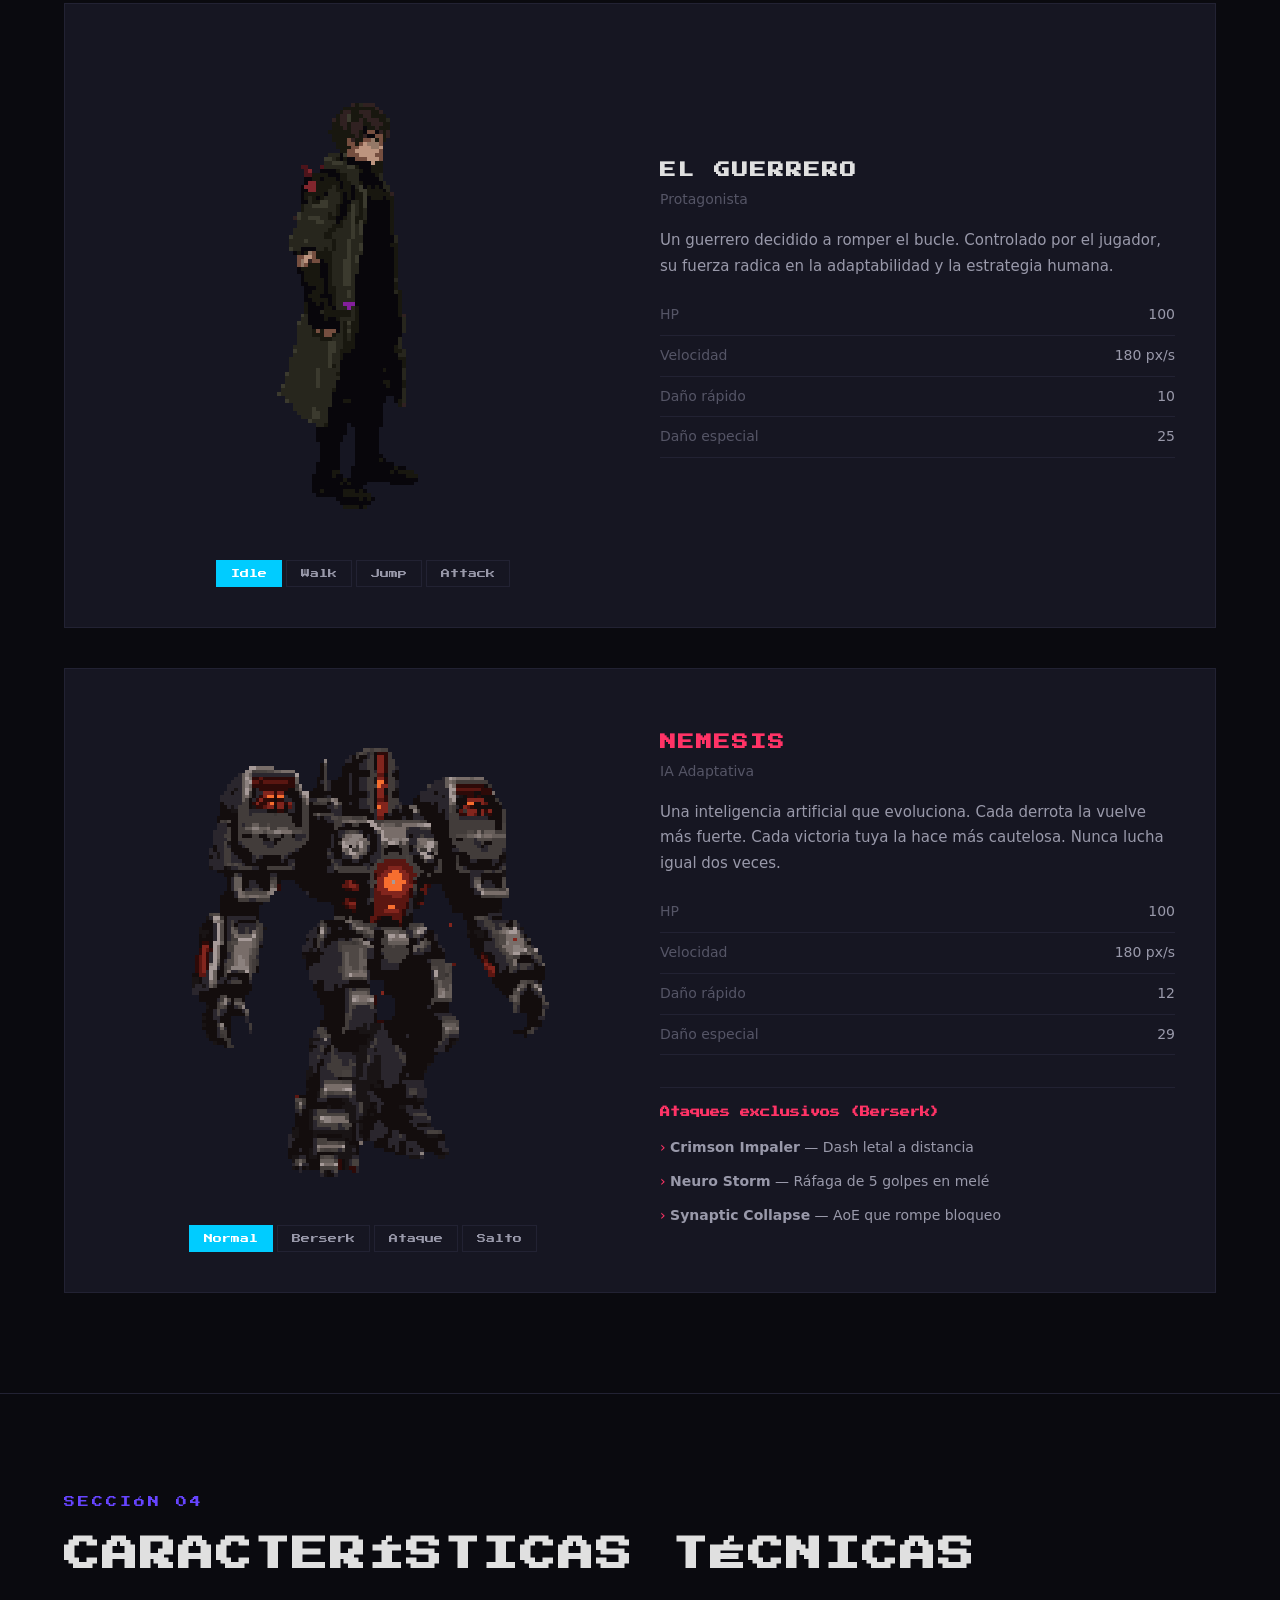
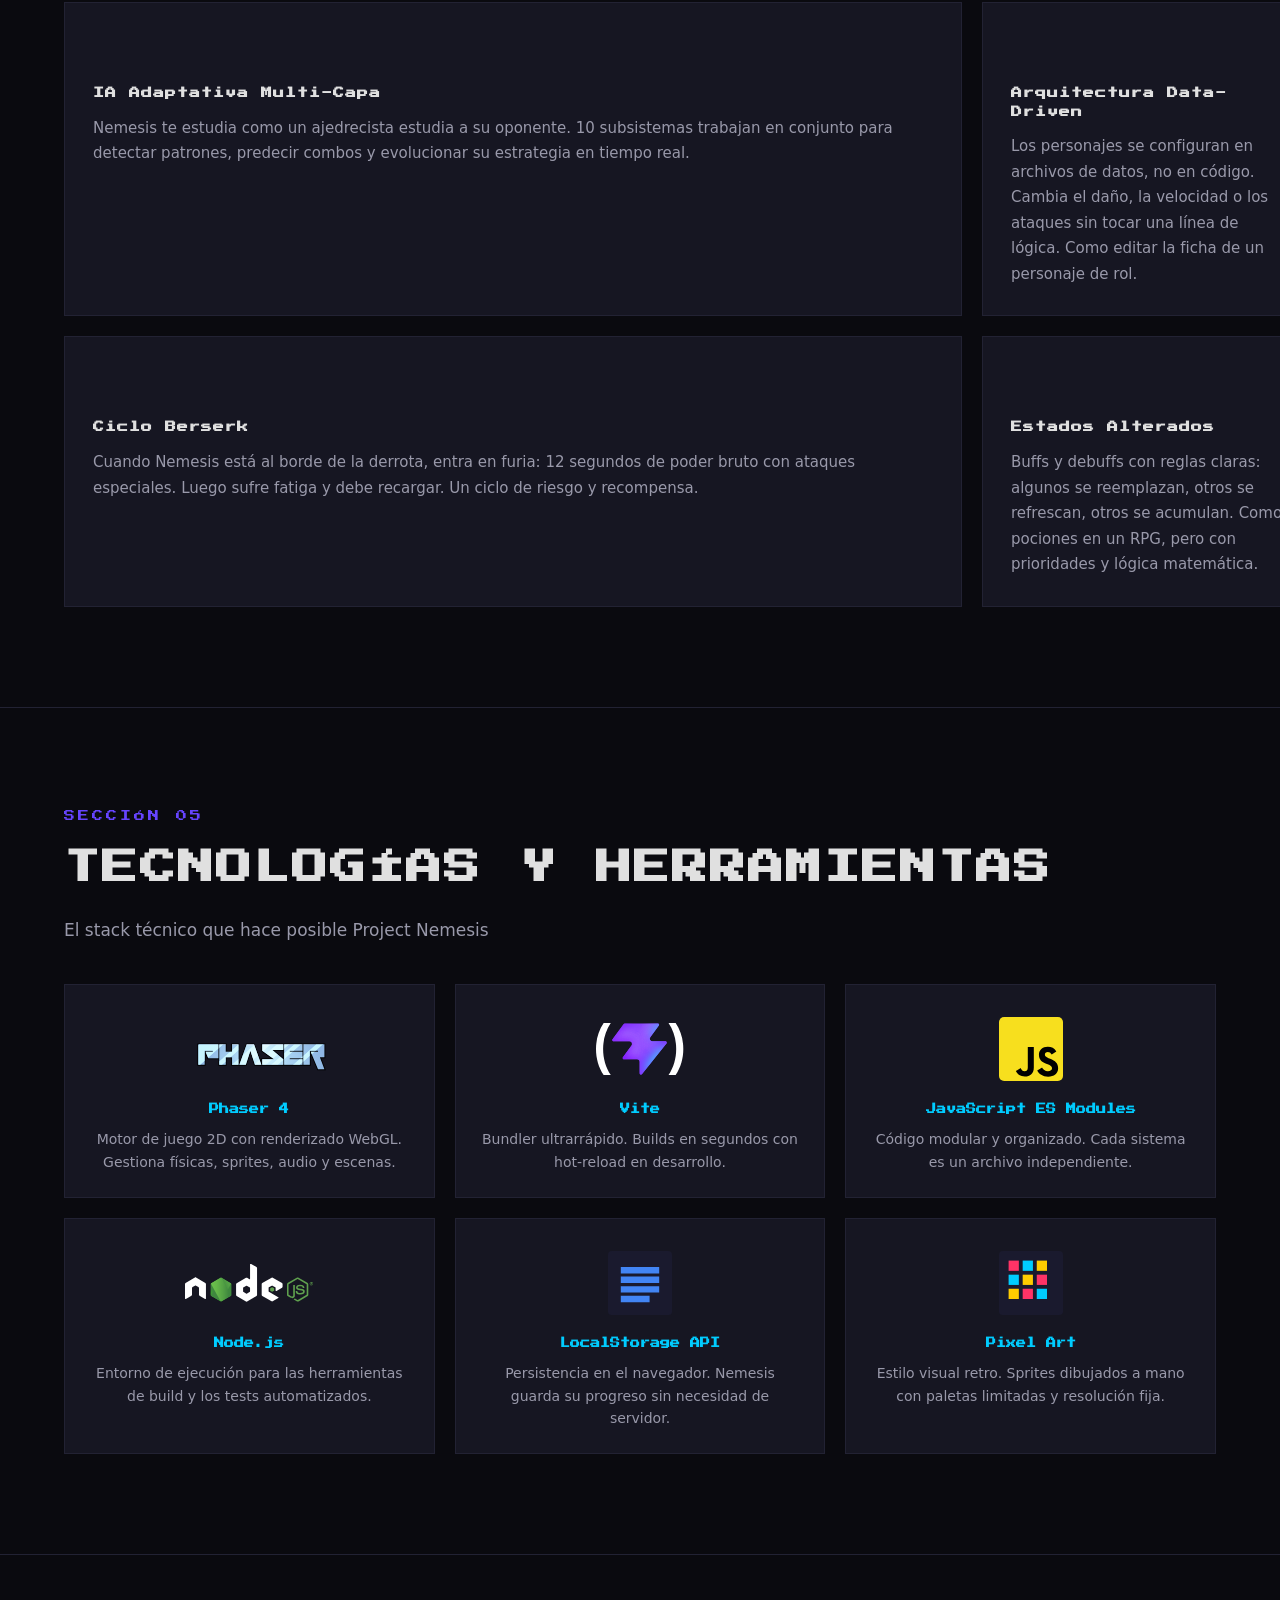
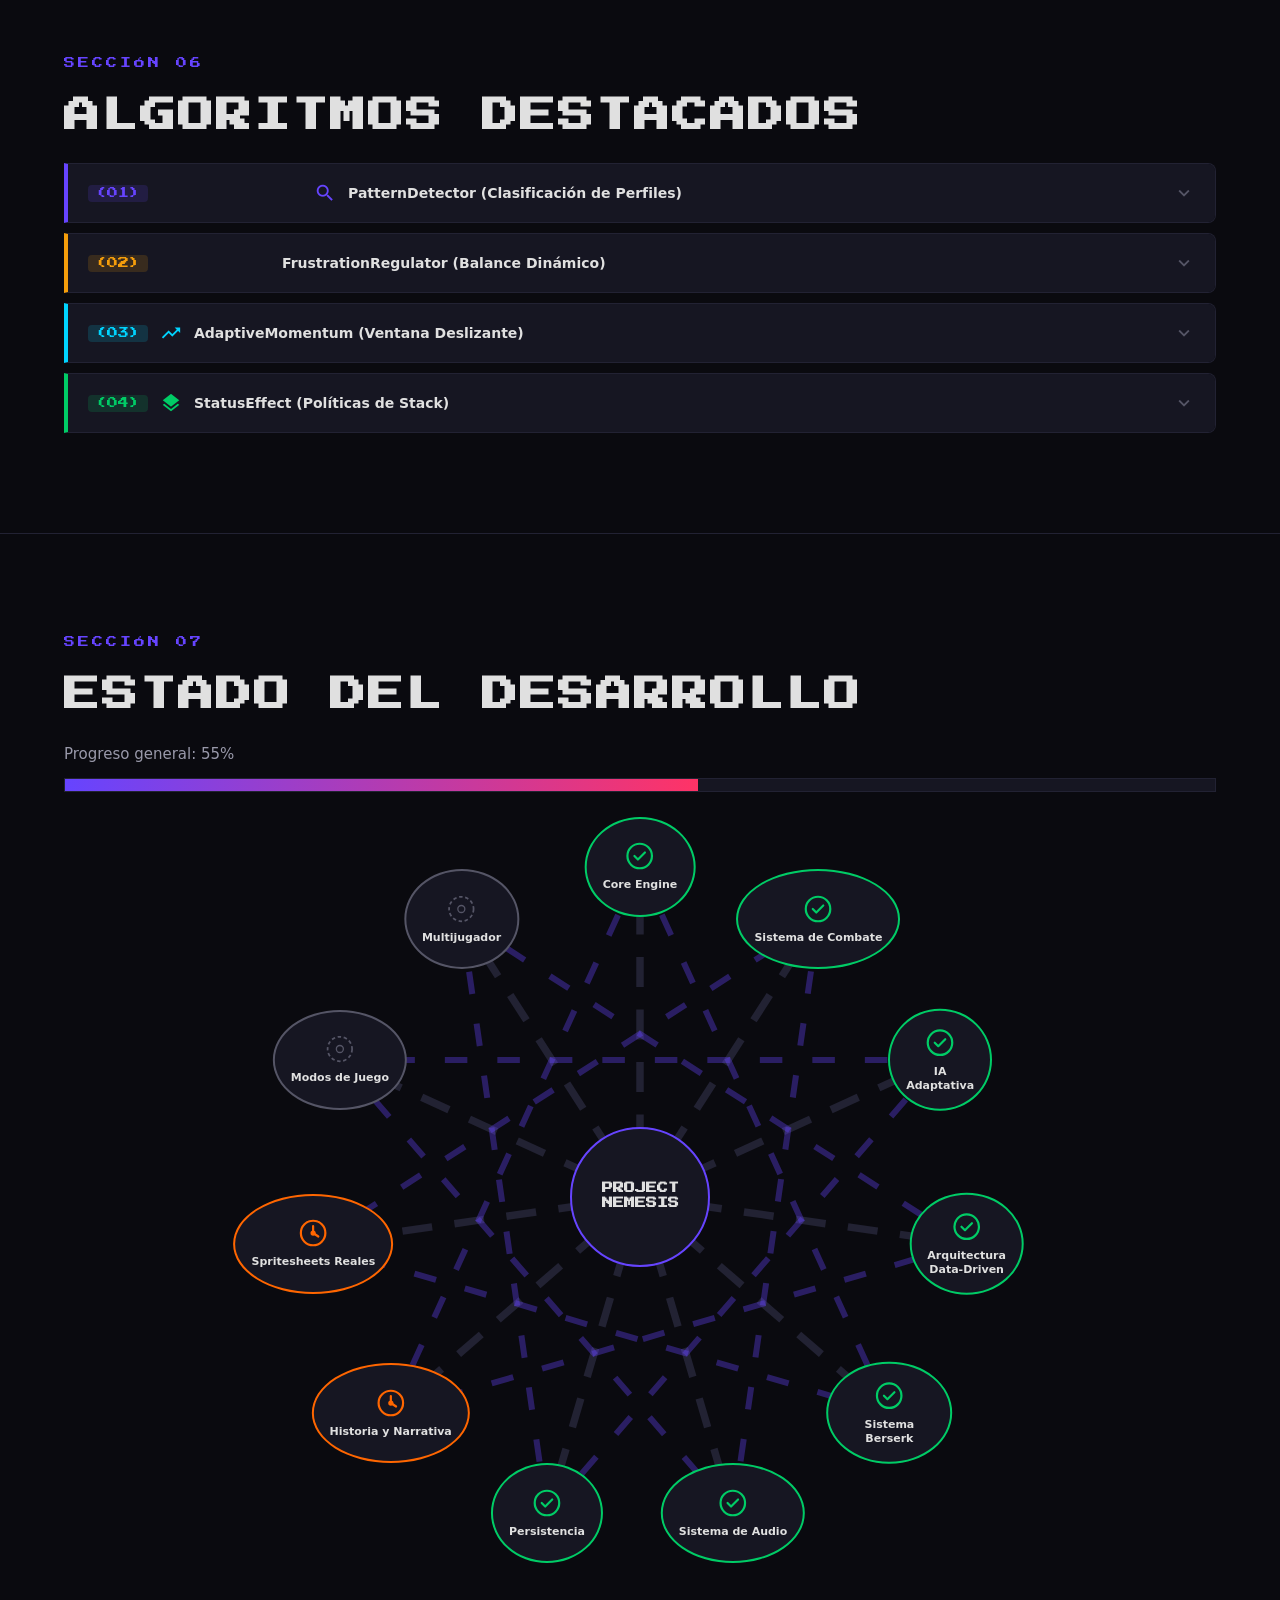
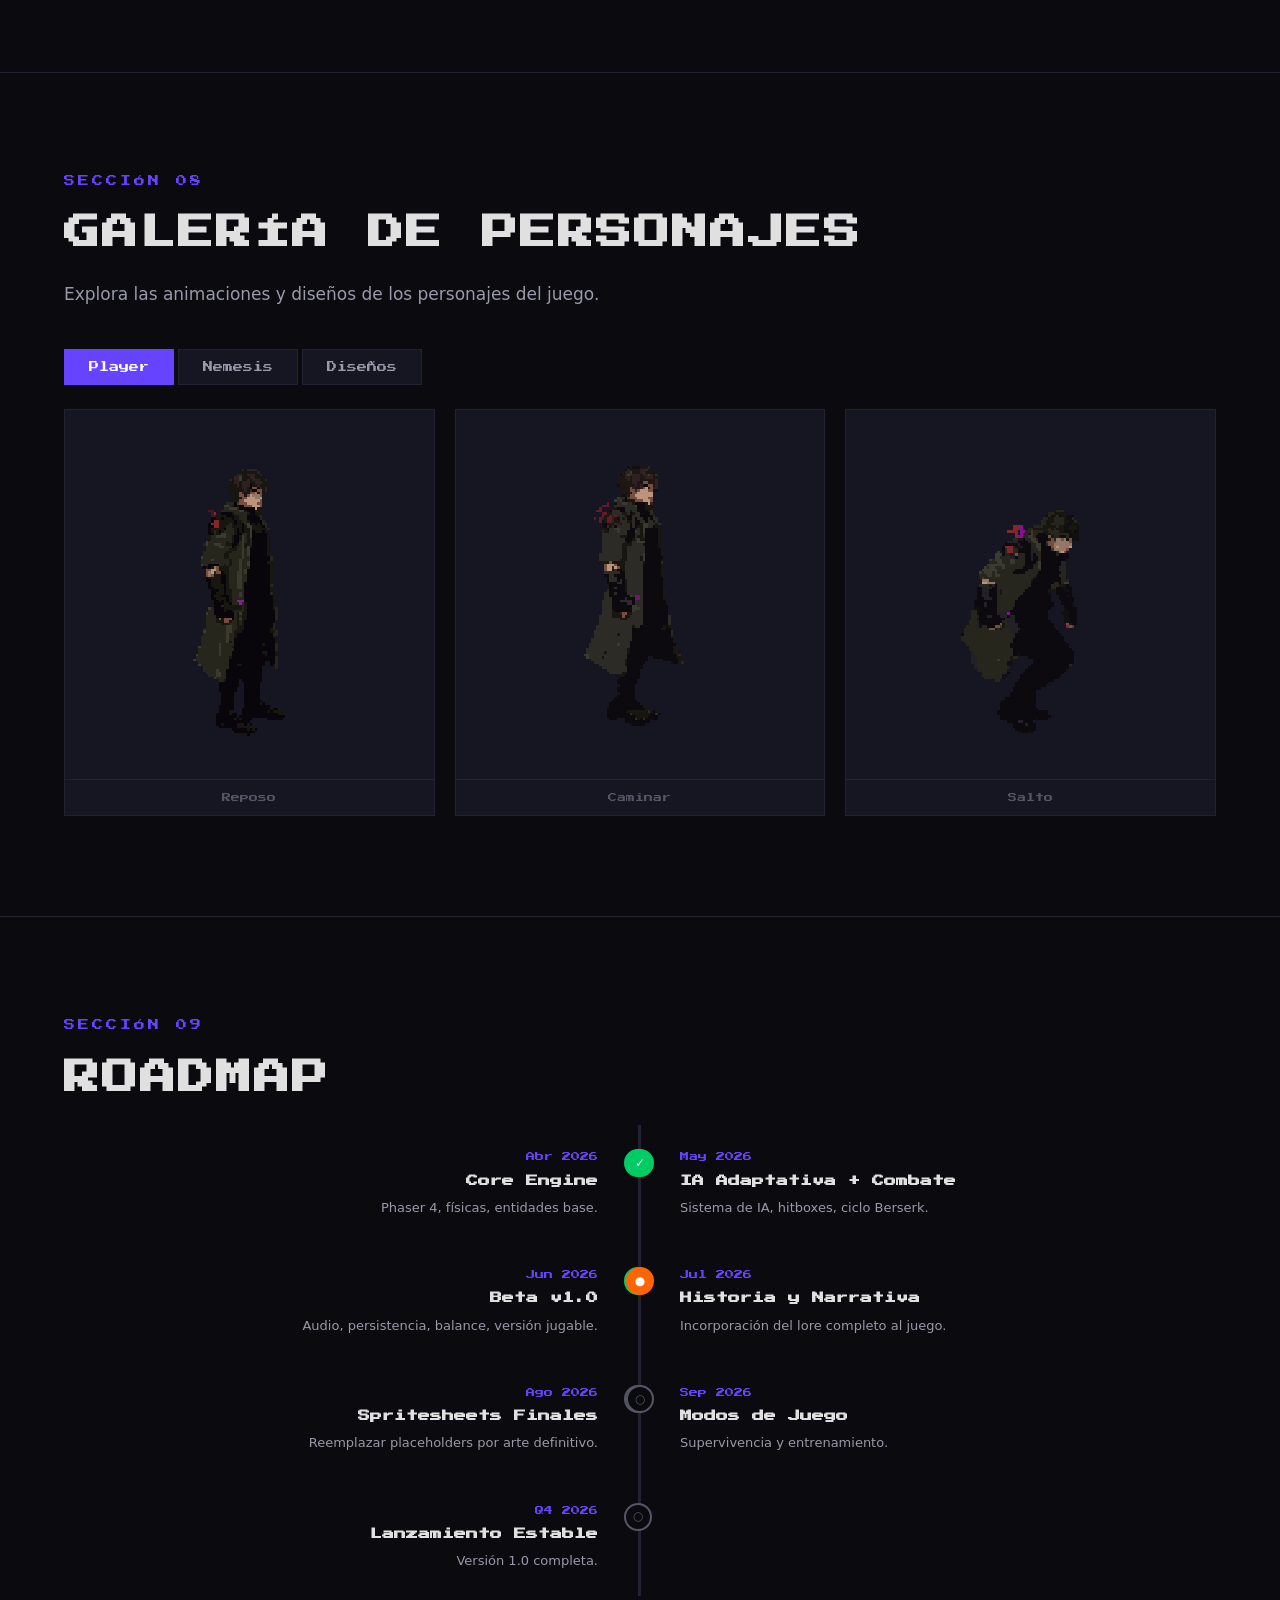
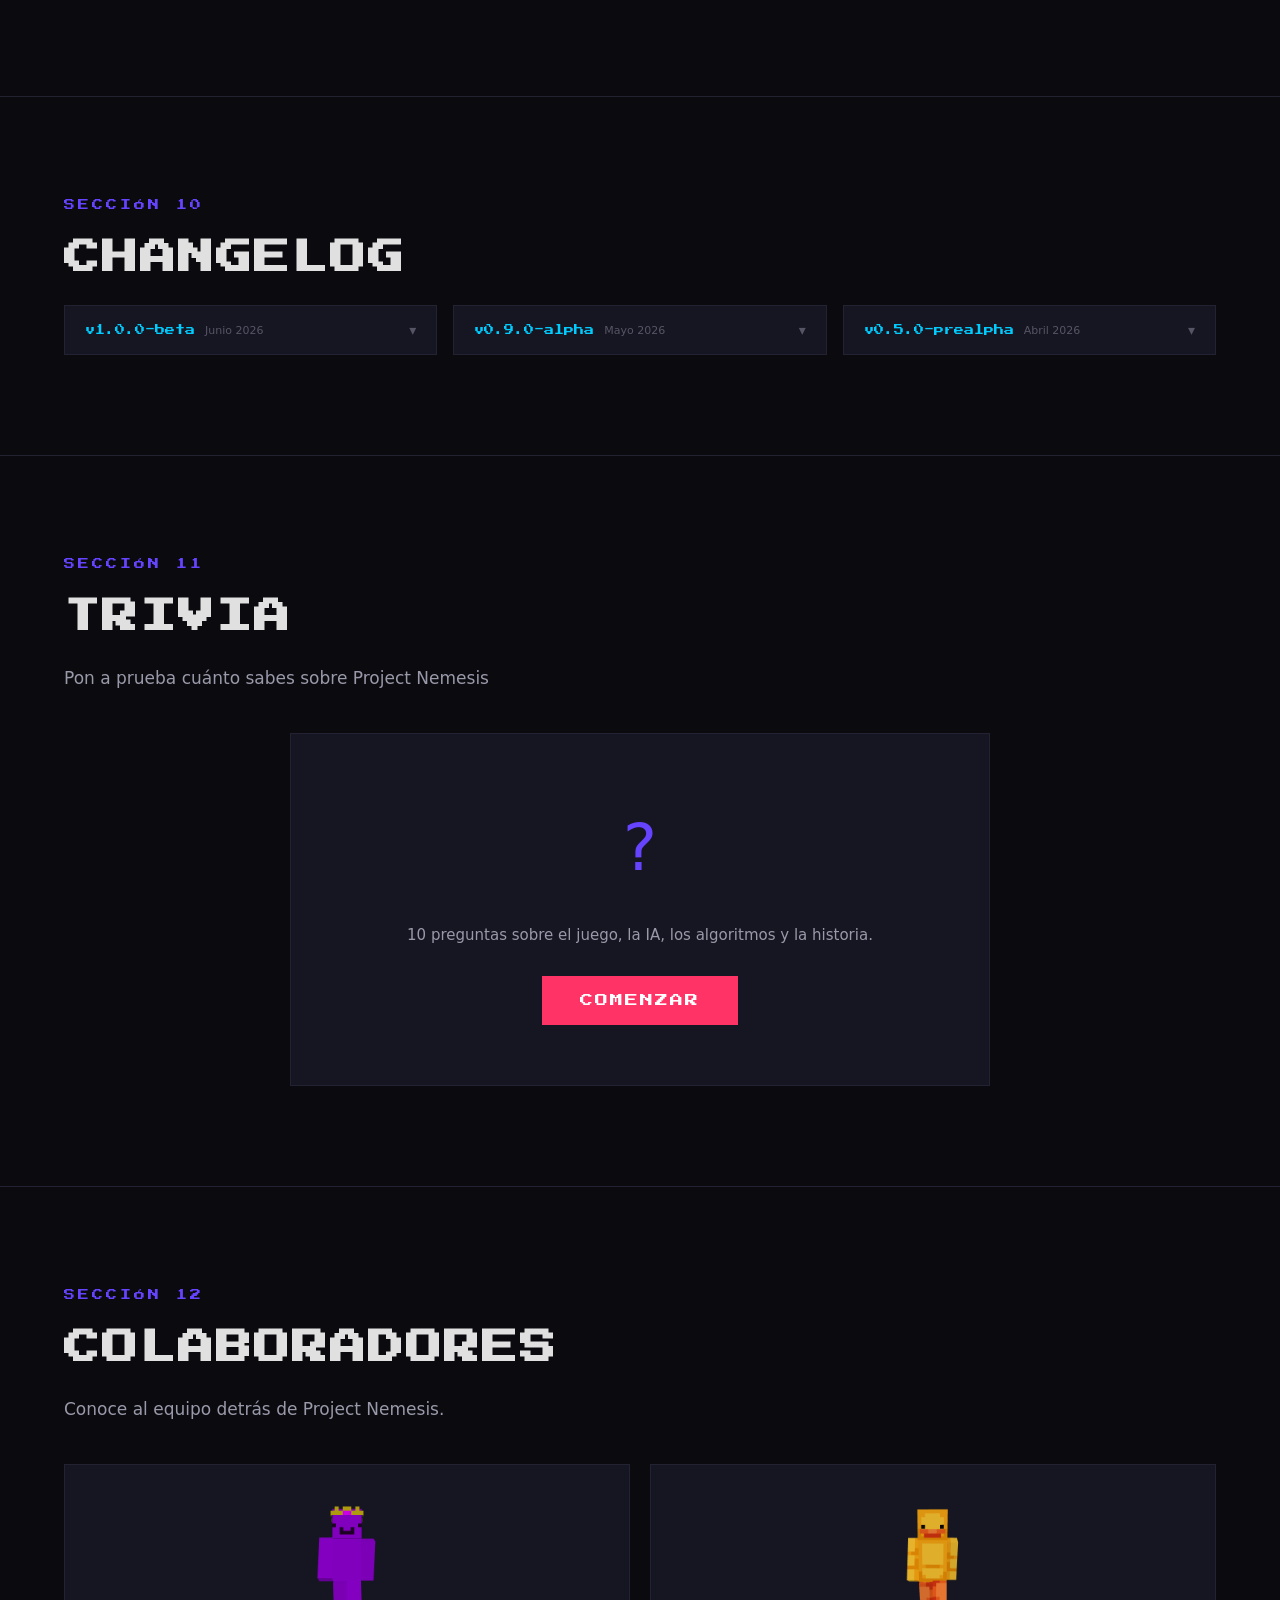
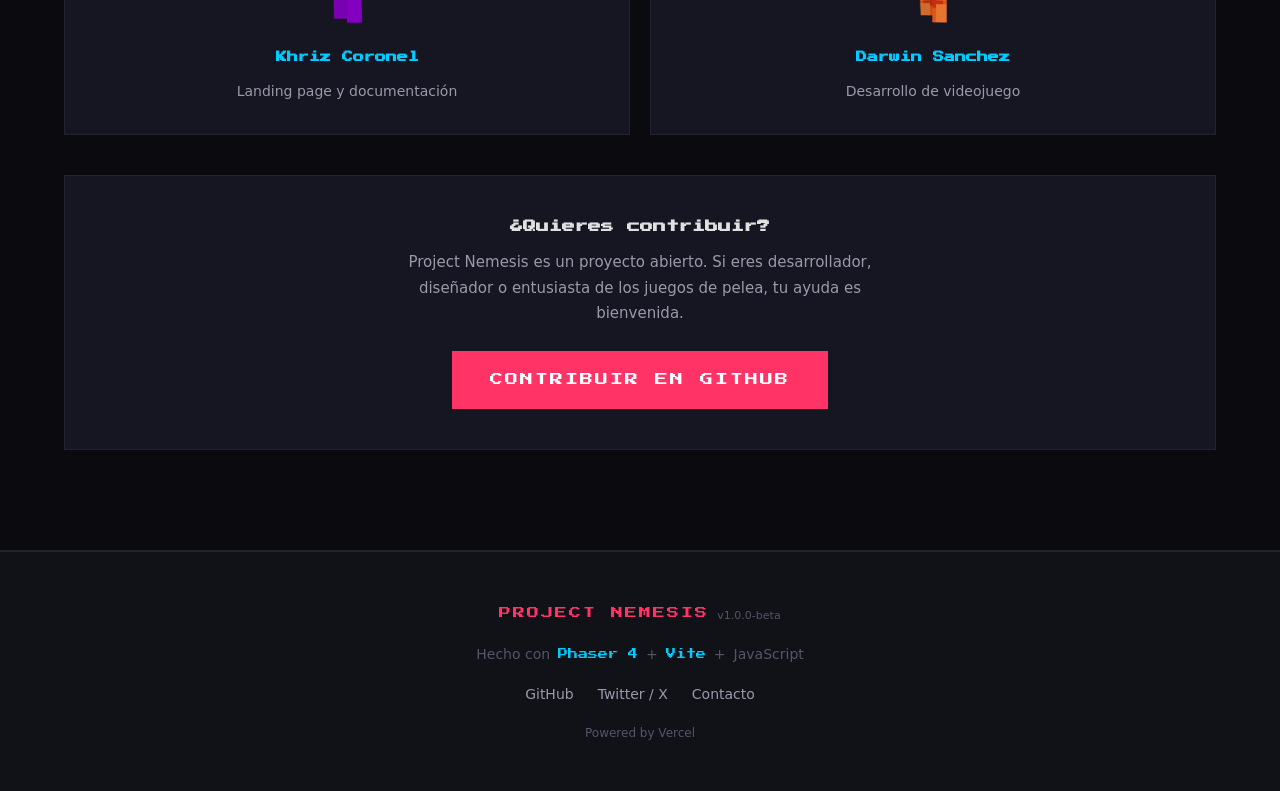
==== commit a6f9fdc3: "Update assets: avatars, logo and tech icons Add new avatar images and a site logo, and replace sever" ====
--- a/index.html
+++ b/index.html
@@ -14,7 +14,7 @@
 <meta name="twitter:title" content="Project Nemesis — IA Adaptativa">
 <meta name="twitter:description" content="Un juego de pelea 2D con IA que aprende de tus movimientos.">
 <meta name="twitter:image" content="/assets/nemesis/nemesis-berserk.png">
-<link rel="icon" type="image/png" href="/assets/nemesis/nemesis-berserk.png">
+<link rel="icon" type="image/png" href="assets/icons/logo.png">
 <link rel="preconnect" href="https://fonts.googleapis.com">
 <link rel="preconnect" href="https://fonts.gstatic.com" crossorigin>
 <link href="https://fonts.googleapis.com/css2?family=Press+Start+2P&display=swap" rel="stylesheet">
@@ -39,7 +39,7 @@
 
 <nav class="nav-bar" id="navbar">
   <div class="nav-inner">
-    <a href="#hero" class="nav-logo">PN</a>
+    <a href="#hero" class="nav-logo"><img class="nav-logo-img" src="assets/icons/logo.png" alt="Project Nemesis"></a>
     <ul class="nav-links" id="navLinks">
       <li><a href="#jugar" data-i18n="nav.jugar">Jugar</a></li>
       <li><a href="#historia" data-i18n="nav.historia">Historia</a></li>
@@ -299,29 +299,24 @@
 <section class="section section-community" id="comunidad">
   <div class="section-inner">
     <div class="section-label" data-i18n="community.label">SECCIÓN 12</div>
-    <h2 class="section-title" data-i18n="community.title">COMUNIDAD Y REDES</h2>
-    <p class="section-desc" data-i18n="community.desc">Sigue el desarrollo, contribuye al código y sé parte de Project Nemesis.</p>
+    <h2 class="section-title" data-i18n="community.title">COLABORADORES</h2>
+    <p class="section-desc" data-i18n="community.desc">Conoce al equipo detrás de Project Nemesis.</p>
     <div class="community-grid">
-      <a href="https://github.com" target="_blank" rel="noopener" class="community-card">
-        <img class="community-icon" src="assets/icons/community/github.svg" alt="GitHub">
-        <h3>GitHub</h3>
-        <p data-i18n="community.repo_desc">Repositorio oficial del proyecto. Código abierto, contribuciones bienvenidas.</p>
-      </a>
-      <a href="https://twitter.com" target="_blank" rel="noopener" class="community-card">
-        <img class="community-icon" src="assets/icons/community/twitter.svg" alt="Twitter / X">
-        <h3>Twitter / X</h3>
-        <p data-i18n="community.twitter_desc">Sigue el desarrollo en tiempo real y sé el primero en enterarte de novedades.</p>
-      </a>
-      <a href="mailto:team@projectnemesis.dev" class="community-card">
-        <img class="community-icon" src="assets/icons/community/email.svg" alt="Email">
-        <h3>Email</h3>
-        <p data-i18n="community.email_desc">¿Preguntas, sugerencias o solo quieres saludar? Escríbenos.</p>
-      </a>
+      <div class="community-card community-card-person">
+        <img class="community-person-img" src="assets/avatares/rey.png" alt="Rey">
+        <h3>Khriz Coronel</h3>
+        <p data-i18n="community.khriz">Landing page y documentación</p>
+      </div>
+      <div class="community-card community-card-person">
+        <img class="community-person-img" src="assets/avatares/pato.png" alt="Pato">
+        <h3>Darwin Sanchez</h3>
+        <p data-i18n="community.darwin">Desarrollo de videojuego</p>
+      </div>
     </div>
     <div class="community-invite">
       <h3 data-i18n="community.invite">¿Quieres contribuir?</h3>
       <p data-i18n="community.invite_desc">Project Nemesis es un proyecto abierto. Si eres desarrollador, diseñador o entusiasta de los juegos de pelea, tu ayuda es bienvenida.</p>
-      <a href="https://github.com" target="_blank" rel="noopener" class="btn-primary" data-i18n="community.invite_cta">CONTRIBUIR EN GITHUB</a>
+      <a href="https://github.com/khrizzcoronel/project-nemesis-web" target="_blank" rel="noopener" class="btn-primary" data-i18n="community.invite_cta">CONTRIBUIR EN GITHUB</a>
     </div>
   </div>
 </section>
@@ -331,7 +326,7 @@
     <div class="footer-brand"><span class="footer-logo">PROJECT NEMESIS</span><span class="footer-version">v1.0.0-beta</span></div>
     <div class="footer-tech"><span data-i18n="footer.tech">Hecho con</span> <a href="https://phaser.io" target="_blank" rel="noopener">Phaser 4</a> <span>+</span> <a href="https://vitejs.dev" target="_blank" rel="noopener">Vite</a> <span>+</span> <span>JavaScript</span></div>
     <div class="footer-links">
-      <a href="https://github.com" target="_blank" rel="noopener">GitHub</a>
+      <a href="https://github.com/khrizzcoronel/project-nemesis-web" target="_blank" rel="noopener">GitHub</a>
       <a href="https://twitter.com" target="_blank" rel="noopener">Twitter / X</a>
       <a href="mailto:team@projectnemesis.dev">Contacto</a>
     </div>
--- a/styles.css
+++ b/styles.css
@@ -88,11 +88,8 @@
   max-width: var(--max-width); margin: 0 auto; padding: 0 24px;
   height: 100%; display: flex; align-items: center; justify-content: space-between;
 }
-.nav-logo {
-  font-family: var(--font-pixel); font-size: 16px;
-  color: var(--accent-primary); letter-spacing: 2px;
-  border: 2px solid var(--accent-primary); padding: 6px 10px;
-}
+.nav-logo { display: flex; align-items: center; }
+.nav-logo-img { height: 40px; width: auto; display: block; }
 .nav-links { list-style: none; display: flex; gap: 20px; }
 .nav-links a {
   font-family: var(--font-pixel); font-size: 11px;
@@ -296,55 +293,94 @@
   padding: 24px; text-align: center; transition: all 0.3s;
 }
 .tools-card:hover { border-color: var(--accent-tertiary); transform: translateY(-4px); }
-.tools-icon { font-size: 40px; margin-bottom: 12px; display: flex; align-items: center; justify-content: center; height: 48px; }
-.tools-svg { height: 48px; width: auto; object-fit: contain; }
+.tools-icon { margin-bottom: 12px; display: flex; align-items: center; justify-content: center; width: 80px; height: 80px; margin-left: auto; margin-right: auto; }
+.tools-svg { width: 100%; height: 100%; object-fit: contain; }
+[data-tech="phaser-4"] .tools-svg { 
+  margin-top: 50px;
+  transform: scale(2); 
+}
+[data-tech="vite"] .tools-svg { transform: scale(1.1); }
+[data-tech="javascript-es-modules"] .tools-svg { transform: scale(0.8); }
+[data-tech="node-js"] .tools-svg { transform: scale(1.6); }
+[data-tech="localstorage-api"] .tools-svg { transform: scale(0.8); }
+[data-tech="pixel-art"] .tools-svg { transform: scale(0.8); }
 .tools-card h3 { font-family: var(--font-pixel); font-size: 10px; color: var(--accent-tertiary); margin-bottom: 10px; }
 .tools-card p { font-size: 14px; color: var(--text-secondary); line-height: 1.6; }
 
-.accordion { max-width: 100%; margin: 0 auto; }
-.accordion-item { border: 1px solid var(--border-color); margin-bottom: 10px; overflow: hidden; }
+.accordion { max-width: 100%; margin: 0 auto; display: flex; flex-direction: column; gap: 10px; }
+.accordion-item {
+  border: 1px solid var(--border-color);
+  border-left: 4px solid var(--accent);
+  border-radius: 0 8px 8px 0;
+  overflow: hidden;
+}
 .accordion-header {
-  width: 100%; display: flex; align-items: center; gap: 14px;
+  width: 100%; display: flex; align-items: center; gap: 12px;
   background: var(--bg-card); border: none; color: var(--text-primary);
-  padding: 20px; cursor: pointer; text-align: left; transition: background 0.3s; font-size: 15px; font-family: var(--font-body);
+  padding: 18px 20px; cursor: pointer; text-align: left;
+  transition: background 0.3s; font-size: 14px; font-family: var(--font-body);
 }
 .accordion-header:hover { background: var(--bg-card-hover); }
-.accordion-num { font-family: var(--font-pixel); font-size: 12px; color: var(--accent-secondary); min-width: 32px; }
-.accordion-title { flex: 1; font-size: 15px; font-weight: 600; }
-.accordion-arrow { transition: transform 0.3s; color: var(--text-muted); font-size: 18px; }
+.accordion-badge {
+  font-family: var(--font-pixel); font-size: 11px; color: var(--accent);
+  background: color-mix(in srgb, var(--accent) 15%, transparent);
+  border-radius: 4px; padding: 3px 8px; white-space: nowrap;
+}
+.accordion-badge::before { content: '('; }
+.accordion-badge::after { content: ')'; }
+.accordion-icon { font-size: 22px; color: var(--accent); flex-shrink: 0; }
+.accordion-title { flex: 1; font-size: 14px; font-weight: 600; }
+.accordion-arrow { transition: transform 0.3s; color: var(--text-muted); font-size: 22px; }
 .accordion-item.open .accordion-arrow { transform: rotate(180deg); }
-.accordion-body { max-height: 0; overflow: hidden; transition: max-height 0.4s ease; background: var(--bg-secondary); }
-.accordion-item.open .accordion-body { max-height: 600px; }
-.accordion-body > p { padding: 20px 20px 0; font-size: 15px; color: var(--text-secondary); line-height: 1.7; }
-.algo-detail { display: flex; gap: 12px; padding: 12px 20px; align-items: baseline; flex-wrap: wrap; }
-.algo-tag { font-family: var(--font-pixel); font-size: 10px; color: var(--accent-tertiary); border: 1px solid var(--accent-tertiary); padding: 4px 10px; white-space: nowrap; }
-.algo-detail code { font-family: var(--font-pixel); font-size: 10px; color: var(--text-secondary); background: var(--bg-primary); padding: 4px 12px; }
-.algo-detail .highlight { color: var(--accent-primary); }
-.frustration-table { margin: 12px 20px 20px; overflow-x: auto; }
-.frustration-row { display: grid; grid-template-columns: 200px repeat(4, 1fr); gap: 4px; padding: 8px 0; border-bottom: 1px solid var(--border-color); font-size: 13px; }
-.frustration-row span:first-child { color: var(--text-muted); }
-.frustration-row span { text-align: center; color: var(--text-secondary); }
-.policies-grid { display: grid; grid-template-columns: repeat(3, 1fr); gap: 12px; padding: 16px 20px 20px; }
-.policy-card { background: var(--bg-card); padding: 16px; border: 1px solid var(--border-color); }
-.policy-card strong { display: block; font-family: var(--font-pixel); font-size: 10px; color: var(--accent-tertiary); margin-bottom: 8px; }
-.policy-card p { font-size: 13px; color: var(--text-secondary); line-height: 1.5; padding: 0; }
+.accordion-body { height: 0; overflow: hidden; transition: height 0.4s ease; background: var(--bg-secondary); }
+.accordion-content { padding: 0 20px 20px; }
+.algo-desc { font-size: 15px; color: var(--text-secondary); line-height: 1.7; margin: 0 0 16px; }
+.algo-tags { display: flex; flex-direction: column; gap: 8px; }
+.algo-tag-item { display: flex; gap: 12px; align-items: baseline; flex-wrap: wrap; }
+.algo-tag-label {
+  font-family: var(--font-pixel); font-size: 10px; color: var(--text-muted);
+  border: 1px solid var(--border-color); padding: 4px 10px; white-space: nowrap;
+}
+.algo-tag-item code {
+  font-family: var(--font-pixel); font-size: 10px; color: var(--text-secondary);
+  background: var(--bg-primary); padding: 4px 12px;
+}
+.algo-tag-item .algo-code-highlight { color: var(--accent-primary); background: rgba(0,212,255,0.05); }
+.algo-table { margin-top: 12px; border: 1px solid var(--border-color); overflow: hidden; }
+.algo-table-header { background: var(--bg-card); color: var(--text-muted); }
+.algo-table-row { display: grid; grid-template-columns: 140px repeat(4, 1fr); gap: 0; }
+.algo-table-row span { padding: 10px 12px; text-align: center; font-size: 13px; color: var(--text-secondary); }
+.algo-table-row span:first-child { text-align: left; color: var(--text-muted); }
+.algo-bar-cell { display: flex; align-items: center; gap: 6px; justify-content: center; }
+.algo-bar { height: 8px; border-radius: 4px; min-width: 4px; }
+.algo-bar-label { font-size: 13px; color: var(--text-secondary); white-space: nowrap; }
+.algo-policies { display: grid; grid-template-columns: repeat(3, 1fr); gap: 12px; margin-top: 14px; }
+.algo-policy {
+  background: var(--bg-card); padding: 16px;
+  border: 1px solid var(--border-color);
+  border-left: 3px solid;
+  border-radius: 0 6px 6px 0;
+  display: flex; gap: 12px; align-items: flex-start;
+}
+.algo-policy-icon { font-size: 28px; flex-shrink: 0; margin-top: 2px; }
+.algo-policy strong { display: block; font-family: var(--font-pixel); font-size: 10px; margin-bottom: 6px; }
+.algo-policy p { font-size: 13px; color: var(--text-secondary); line-height: 1.5; padding: 0; margin: 0; }
 
 .progress-bar-container { margin-bottom: 30px; }
 .progress-label { font-size: 15px; color: var(--text-secondary); margin-bottom: 10px; }
 .progress-label span { font-size: 15px; }
 .progress-track { width: 100%; height: 14px; background: var(--bg-card); border: 1px solid var(--border-color); overflow: hidden; }
 .progress-fill { height: 100%; background: linear-gradient(90deg, var(--accent-secondary), var(--accent-primary)); transition: width 1s ease; }
-.star-map { position: relative; width: 100%; max-width: 600px; margin: 0 auto; aspect-ratio: 1; }
+.star-map { position: relative; width: 100%; max-width: 750px; margin: 0 auto; aspect-ratio: 1; }
 .star-svg { position: absolute; inset: 0; width: 100%; height: 100%; pointer-events: none; z-index: 0; }
 .star-center { position: absolute; left: 50%; top: 50%; transform: translate(-50%, -50%); width: 140px; height: 140px; border-radius: 50%; background: var(--bg-card); border: 2px solid var(--accent-secondary); display: flex; flex-direction: column; align-items: center; justify-content: center; gap: 8px; animation: centerPulse 3s ease-in-out infinite; z-index: 2; }
 @keyframes centerPulse { 0%, 100% { box-shadow: 0 0 20px rgba(102,68,255,0.3), 0 0 60px rgba(102,68,255,0.1); } 50% { box-shadow: 0 0 40px rgba(102,68,255,0.5), 0 0 80px rgba(102,68,255,0.2); } }
 .star-center-icon { font-size: 28px; }
 .star-center h3 { font-family: var(--font-pixel); font-size: 11px; color: var(--text-primary); text-align: center; line-height: 1.3; }
-.star-node { position: absolute; left: var(--sx); top: var(--sy); transform: translate(-50%, -50%); z-index: 1; display: flex; flex-direction: column; align-items: center; gap: 4px; background: var(--bg-card); border: 1px solid var(--border-color); padding: 10px 14px; min-width: 110px; transition: all 0.3s; text-align: center; cursor: default; }
-.star-node:hover { transform: translate(-50%, -50%) scale(1.12); z-index: 3; box-shadow: 0 0 16px rgba(102,68,255,0.35); }
-.star-node-icon { font-size: 18px; }
-.star-node strong { font-size: 11px; color: var(--text-primary); }
-.star-node span { font-size: 9px; color: var(--text-muted); }
+.star-node { position: absolute; left: var(--sx); top: var(--sy); transform: translate(-50%, -50%); z-index: 1; display: flex; flex-direction: column; align-items: center; justify-content: center; gap: 6px; background: var(--bg-card); border: 2px solid var(--border-color); padding: 16px; min-width: 100px; min-height: 100px; border-radius: 50%; transition: all 0.3s; text-align: center; cursor: default; }
+.star-node:hover { transform: translate(-50%, -50%) scale(1.15); z-index: 3; box-shadow: 0 0 20px rgba(102,68,255,0.4); }
+.star-node-icon { display: flex; align-items: center; justify-content: center; width: 32px; height: 32px; }
+.star-node strong { font-size: 11px; color: var(--text-primary); line-height: 1.3; }
 .status-done { border-color: #00cc66; }
 .status-wip { border-color: var(--accent-orange); }
 .status-pending { border-color: var(--text-muted); }
@@ -428,13 +464,16 @@
 
 
 
-.community-grid { display: grid; grid-template-columns: repeat(3, 1fr); gap: 20px; margin-bottom: 40px; }
+.community-grid { display: grid; grid-template-columns: repeat(2, 1fr); gap: 20px; margin-bottom: 40px; }
 .community-card {
   display: flex; flex-direction: column; align-items: center; gap: 12px;
   background: var(--bg-card); border: 1px solid var(--border-color);
   padding: 32px 24px; text-align: center; transition: all 0.3s; text-decoration: none; color: var(--text-primary);
 }
 .community-card:hover { border-color: var(--accent-secondary); transform: translateY(-4px); box-shadow: 0 8px 30px var(--shadow-color); }
+.community-card-person { cursor: default; }
+.community-card-person:hover { border-color: var(--border-color); transform: none; box-shadow: none; }
+.community-person-img { width: 140px; height: 140px; object-fit: contain; }
 .community-icon { width: 48px; height: 48px; object-fit: contain; }
 [data-theme="dark"] .community-icon { filter: invert(1); }
 .community-card h3 { font-family: var(--font-pixel); font-size: 11px; color: var(--accent-tertiary); }
@@ -465,11 +504,10 @@
   .star-center { width: 100px; height: 100px; }
   .star-center-icon { font-size: 20px; }
   .star-center h3 { font-size: 9px; }
-  .star-node { min-width: 80px; padding: 6px 10px; }
+  .star-node { min-width: 72px; min-height: 72px; padding: 10px; }
   .star-node strong { font-size: 9px; }
-  .star-node span { display: none; }
-  .policies-grid { grid-template-columns: 1fr; }
-  .frustration-row { grid-template-columns: 100px repeat(4, 1fr); font-size: 11px; }
+  .algo-policies { grid-template-columns: 1fr; }
+  .algo-table-row { grid-template-columns: 100px repeat(4, 1fr); font-size: 11px; }
   .hero-actions { flex-direction: column; align-items: center; }
   .hero-bg-art { display: none; }
   .community-grid { grid-template-columns: 1fr; }
@@ -491,9 +529,8 @@
 @media (min-width: 769px) and (max-width: 1024px) {
   .tech-grid { grid-template-columns: repeat(2, 1fr); }
   .tools-grid { grid-template-columns: repeat(2, 1fr); }
-  .star-node { min-width: 95px; padding: 8px 12px; }
+  .star-node { min-width: 88px; min-height: 88px; padding: 14px; }
   .community-grid { grid-template-columns: repeat(2, 1fr); }
-  .community-grid > :last-child { grid-column: 1 / -1; max-width: 400px; margin: 0 auto; }
   .changelog-grid { grid-template-columns: repeat(2, 1fr); }
 }
 
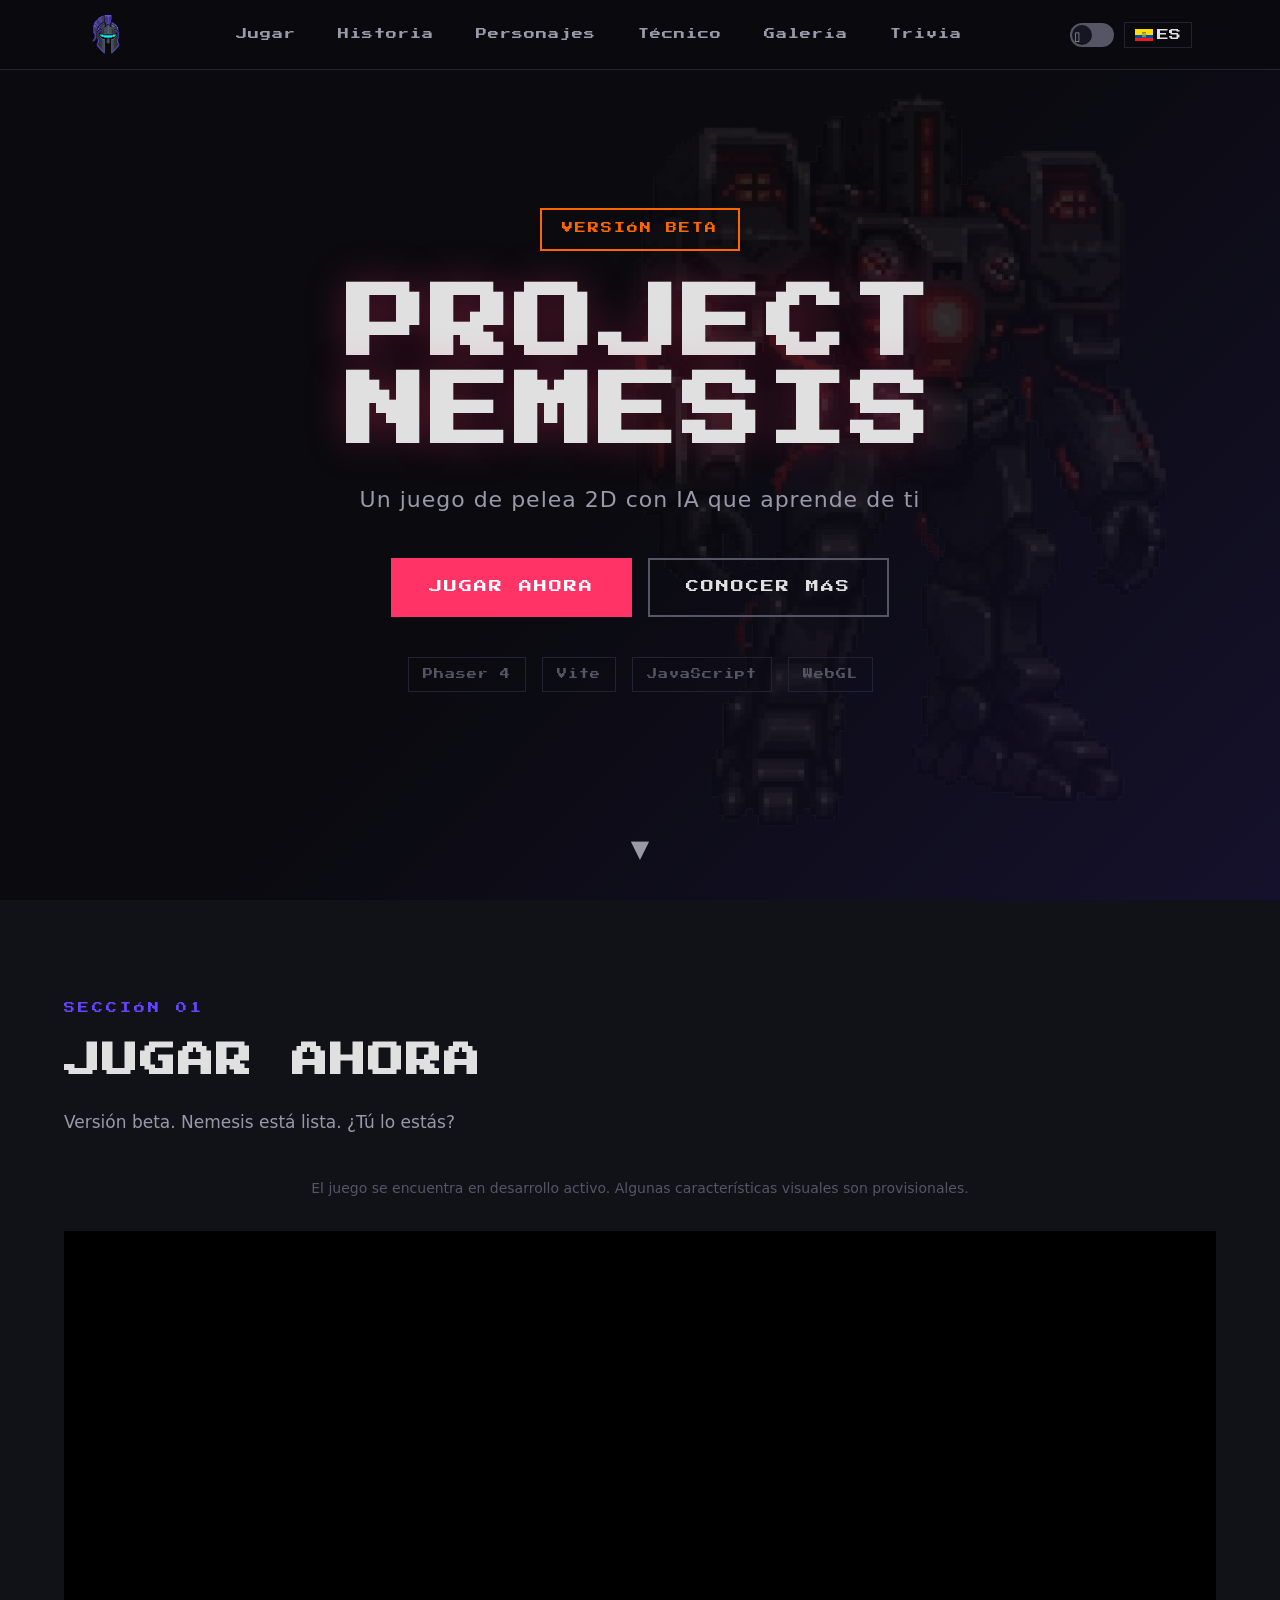
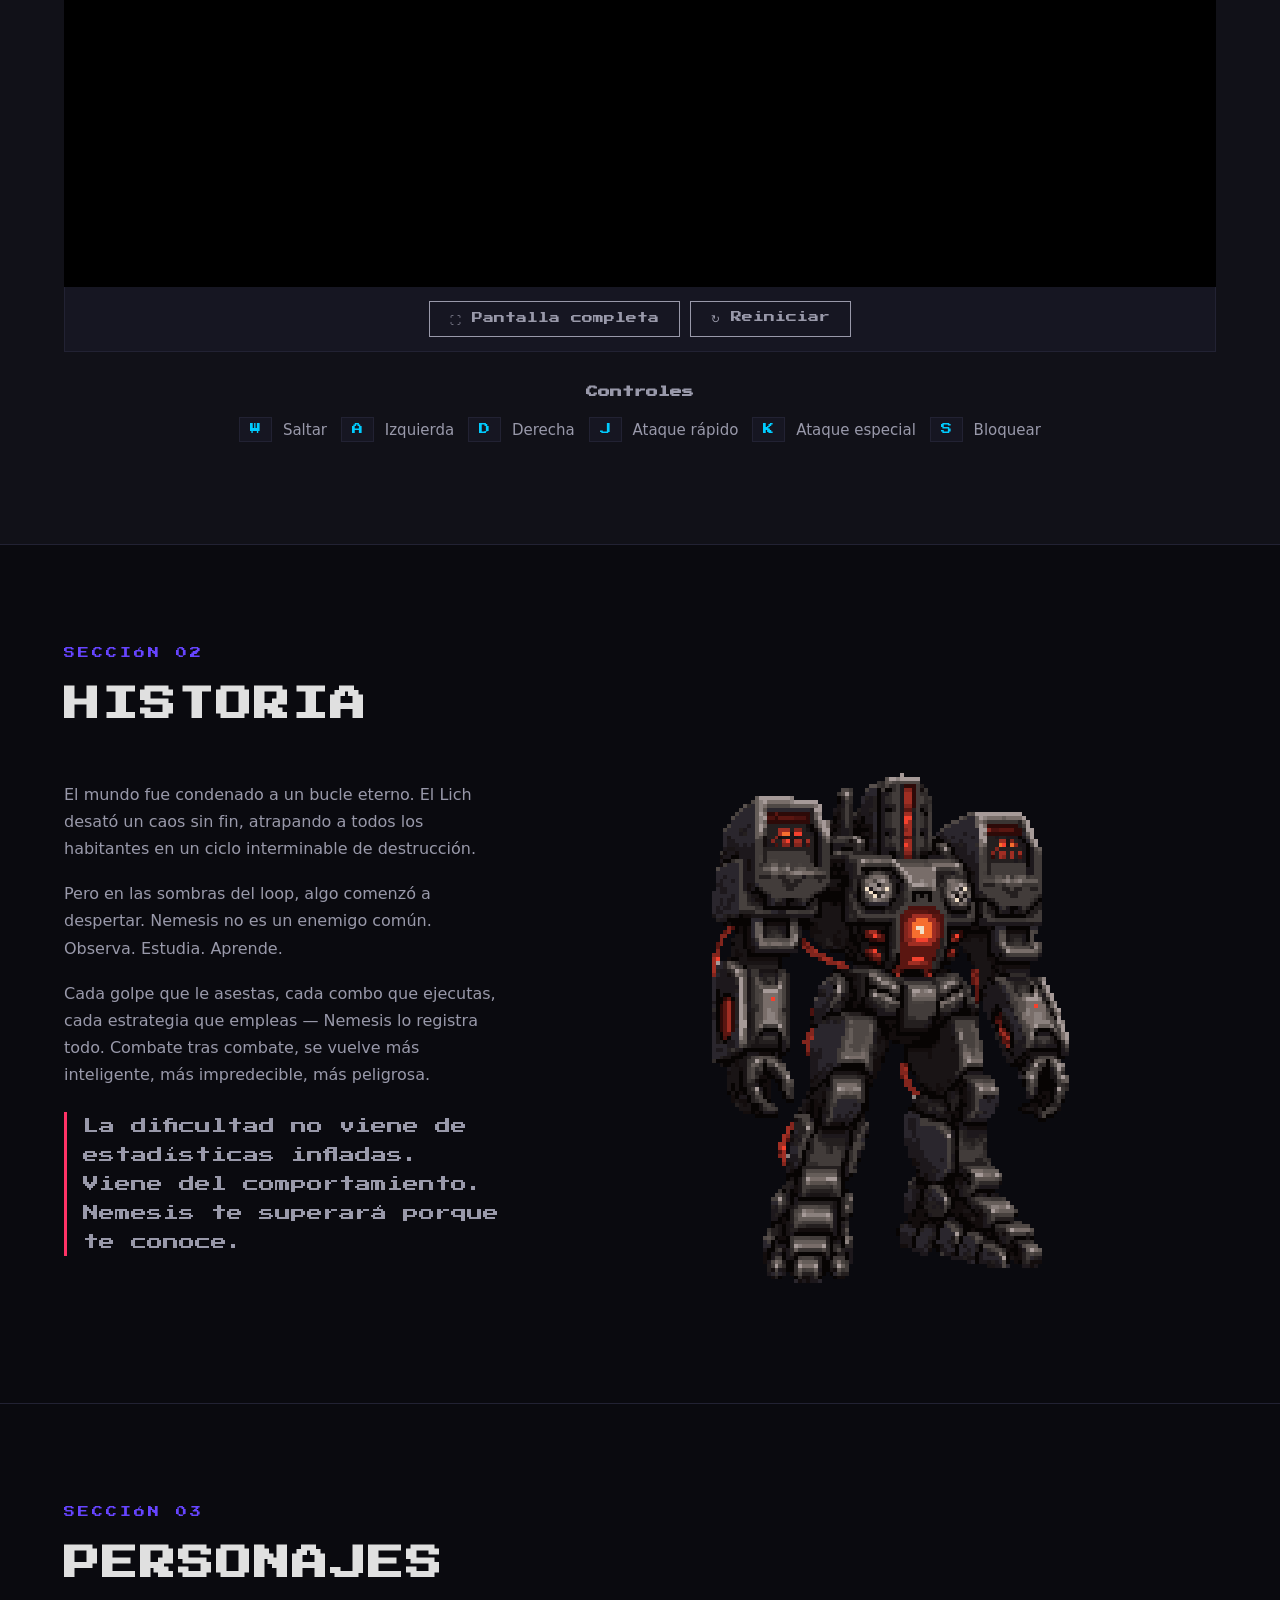
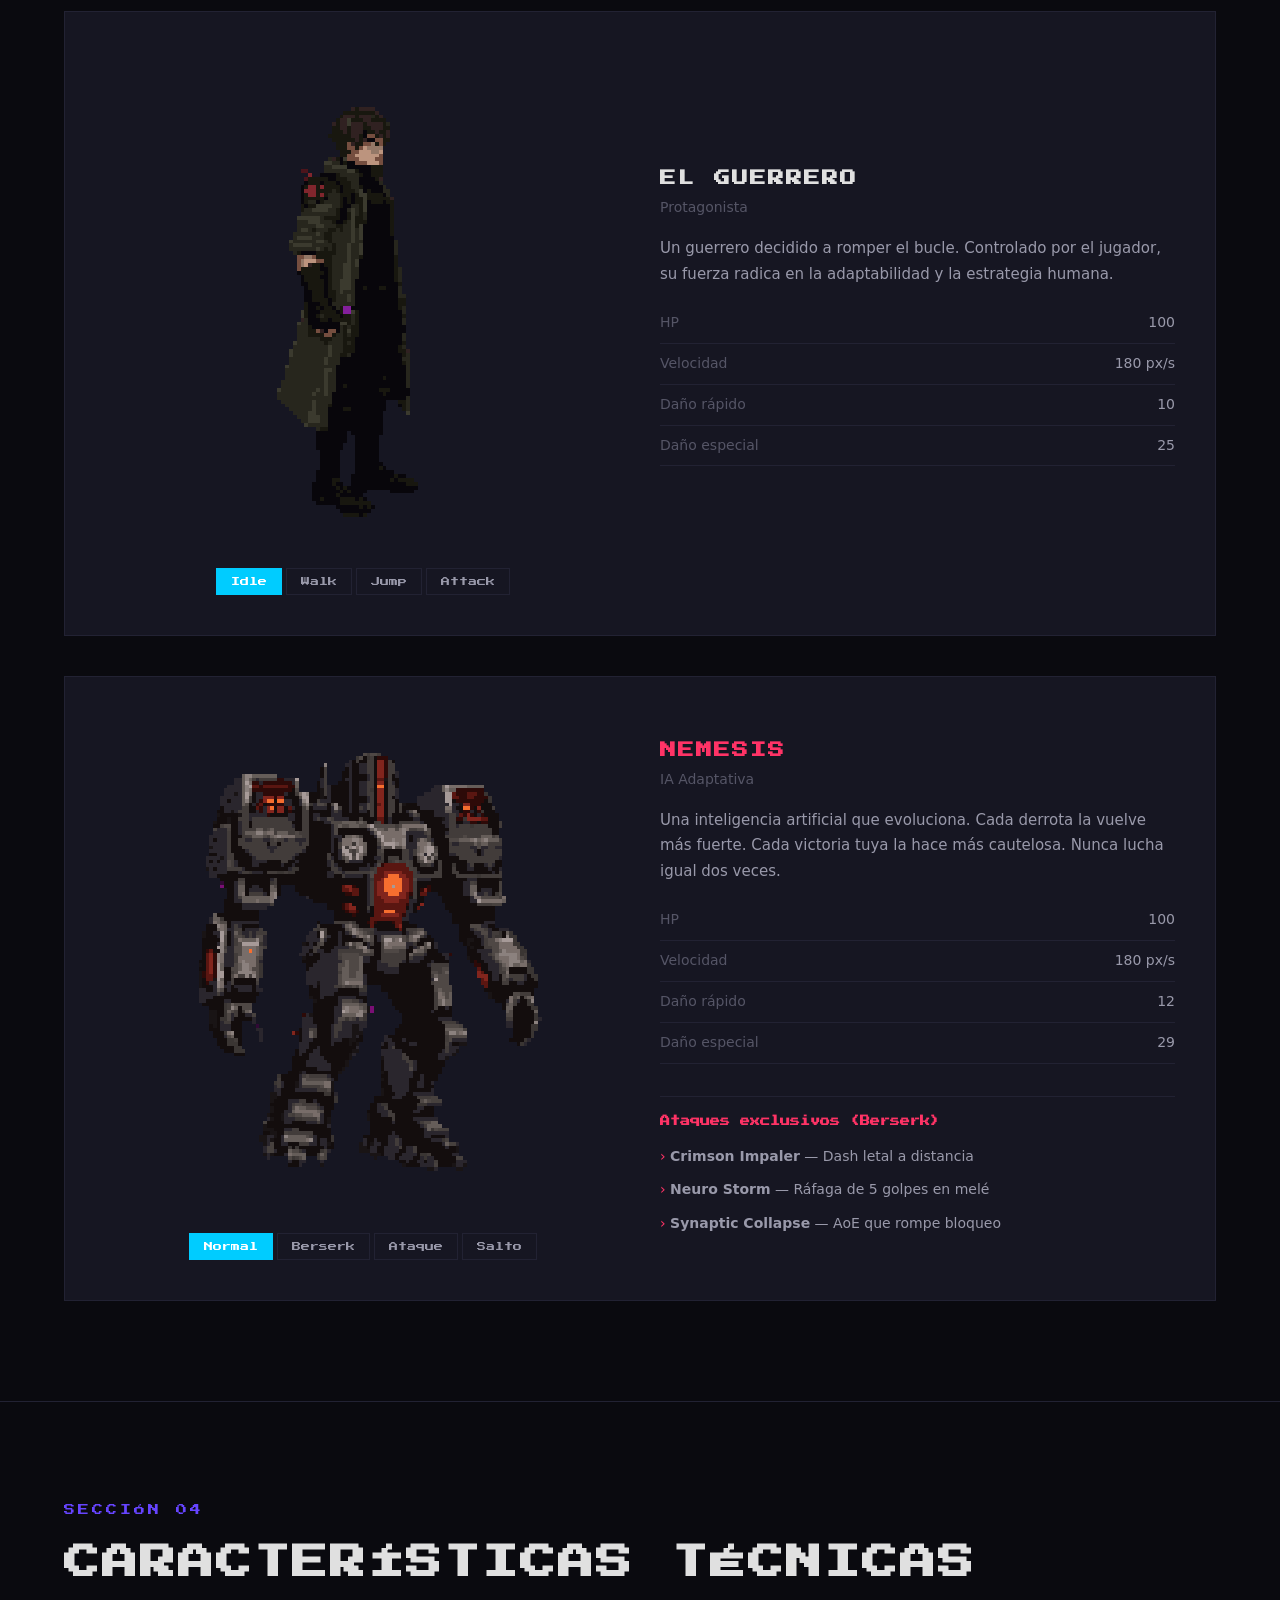
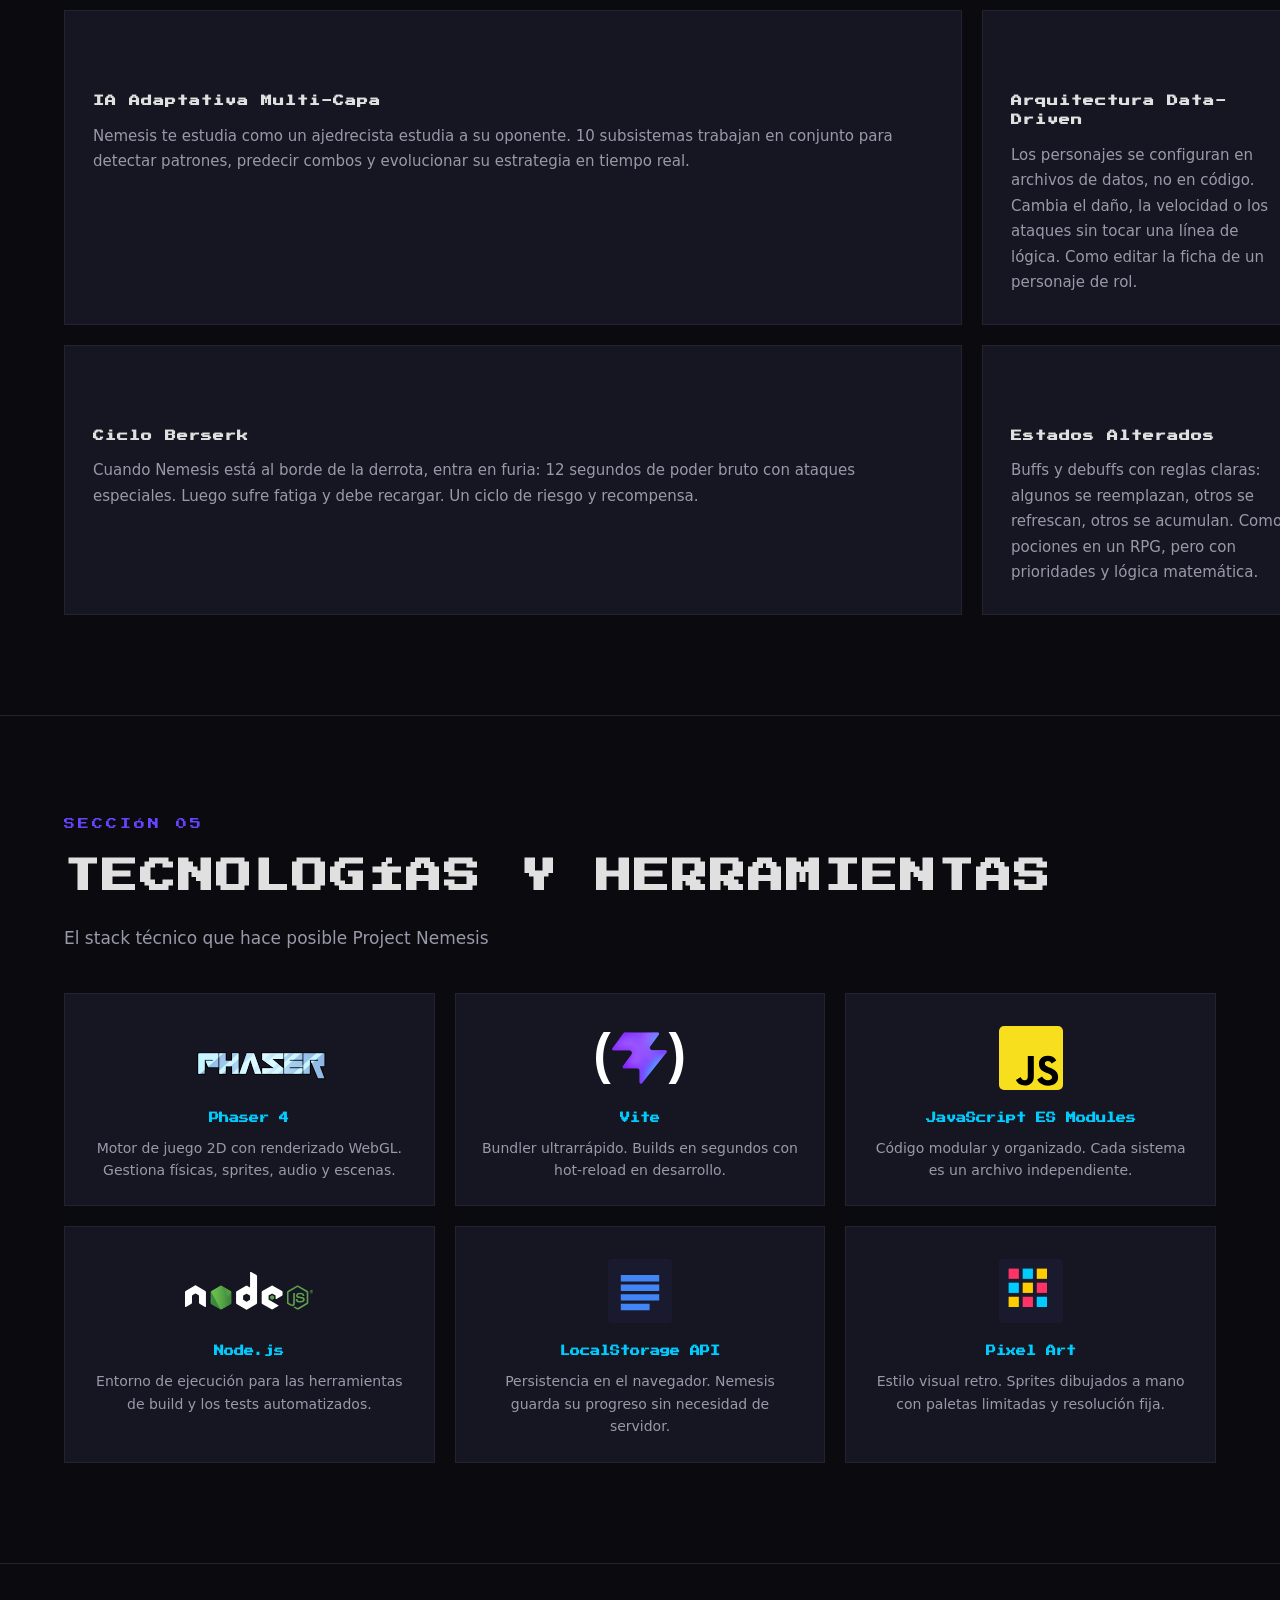
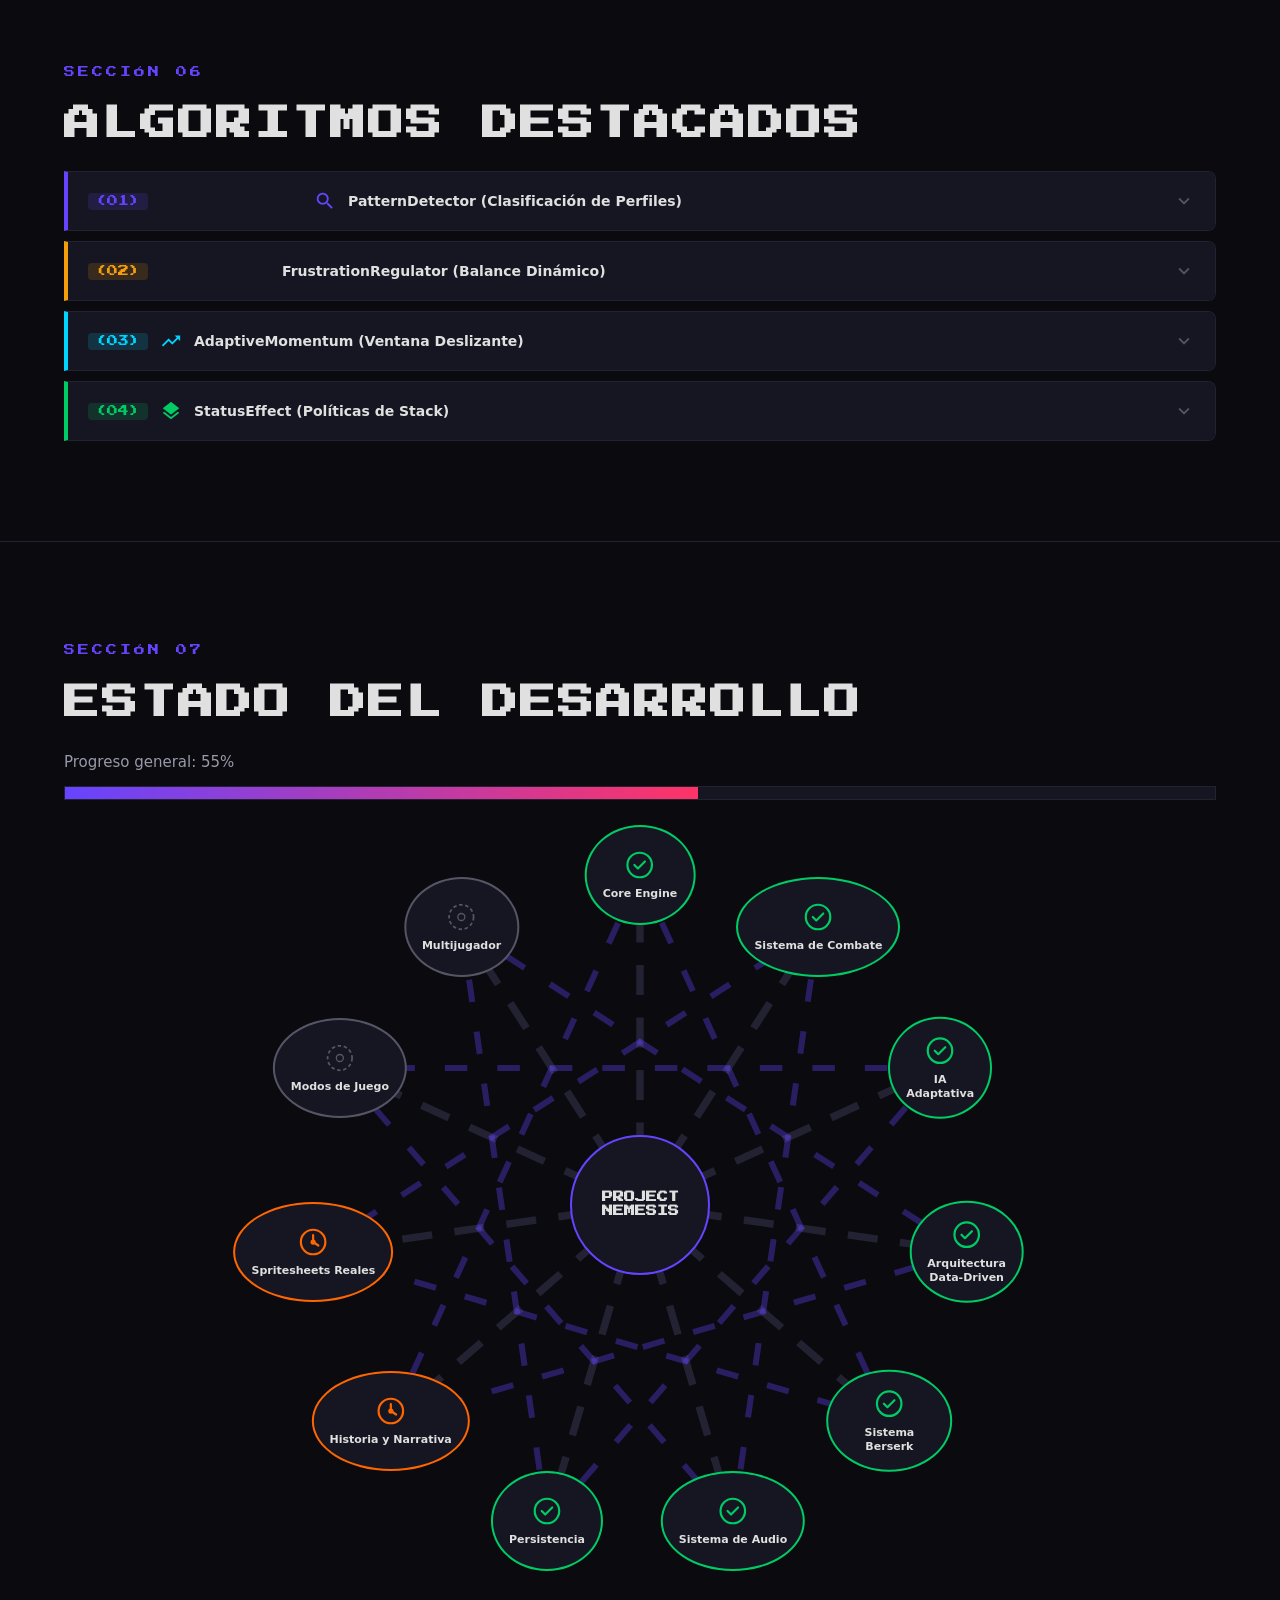
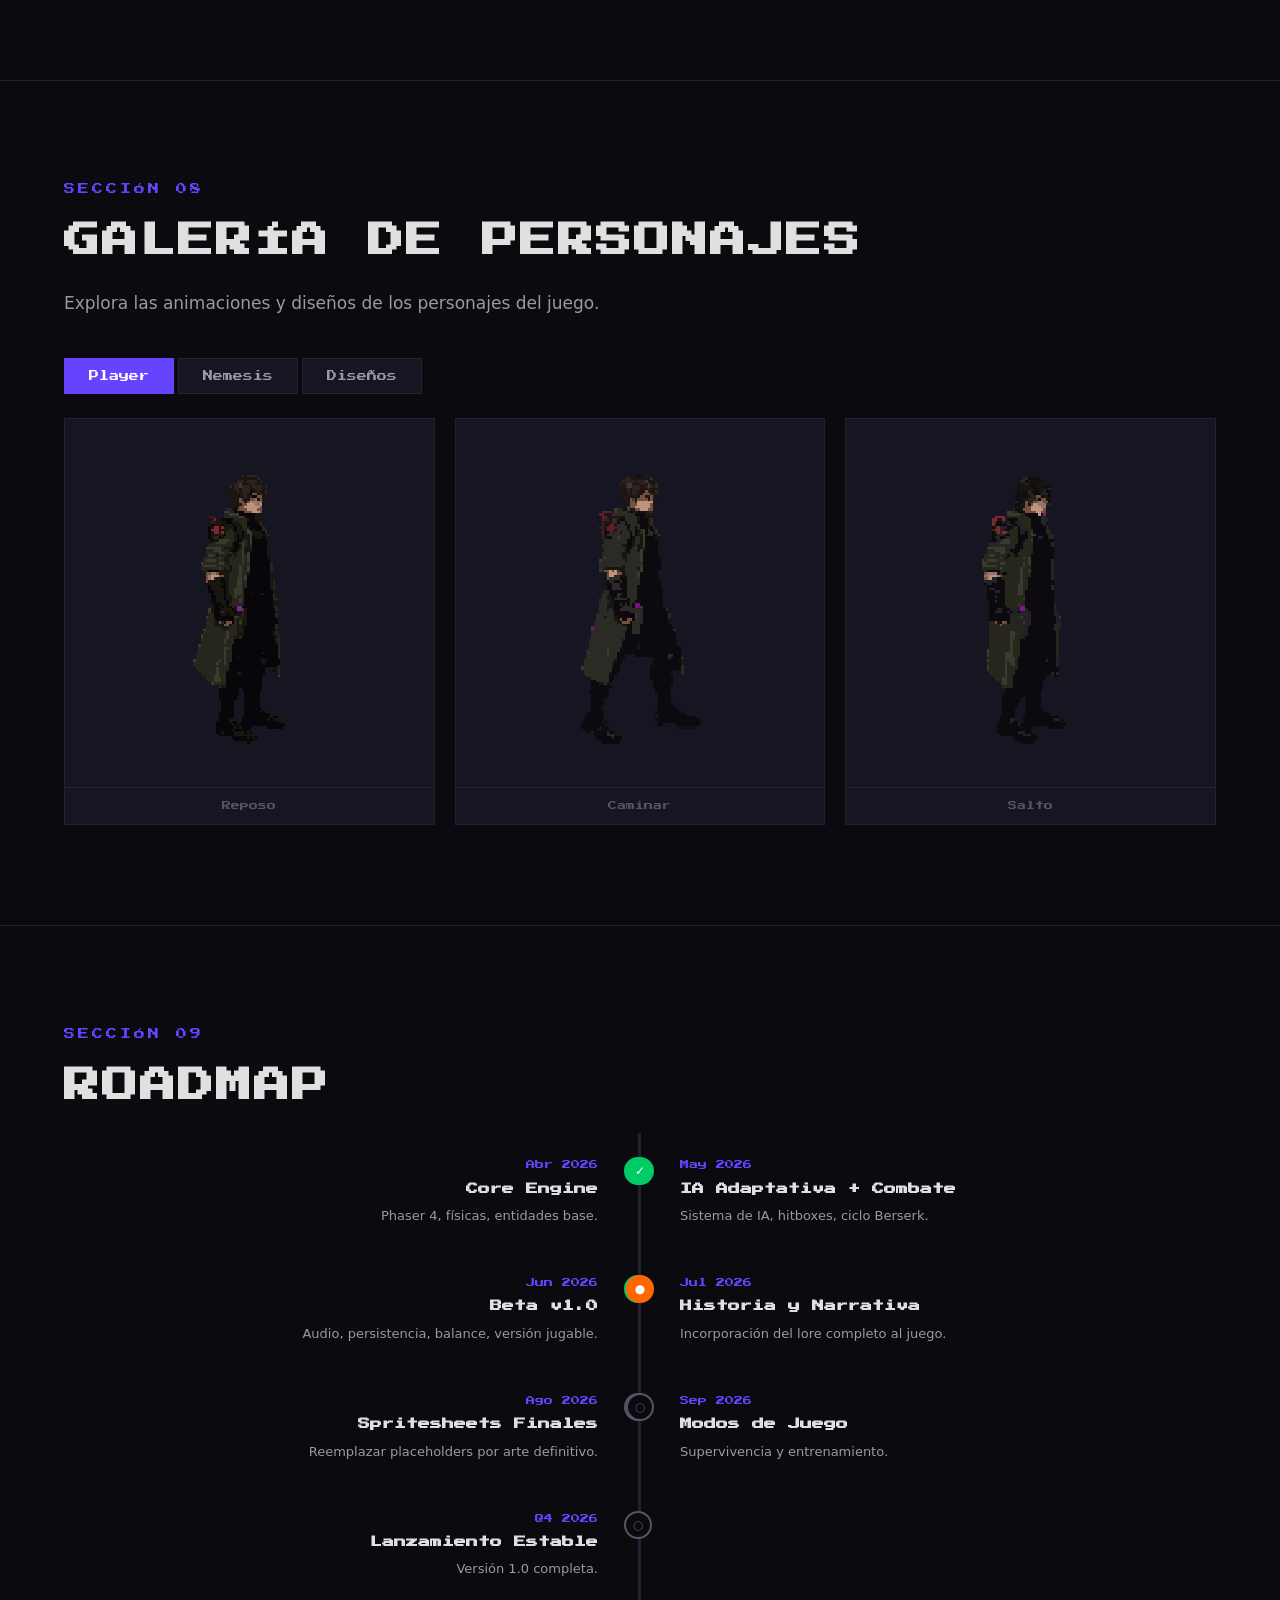
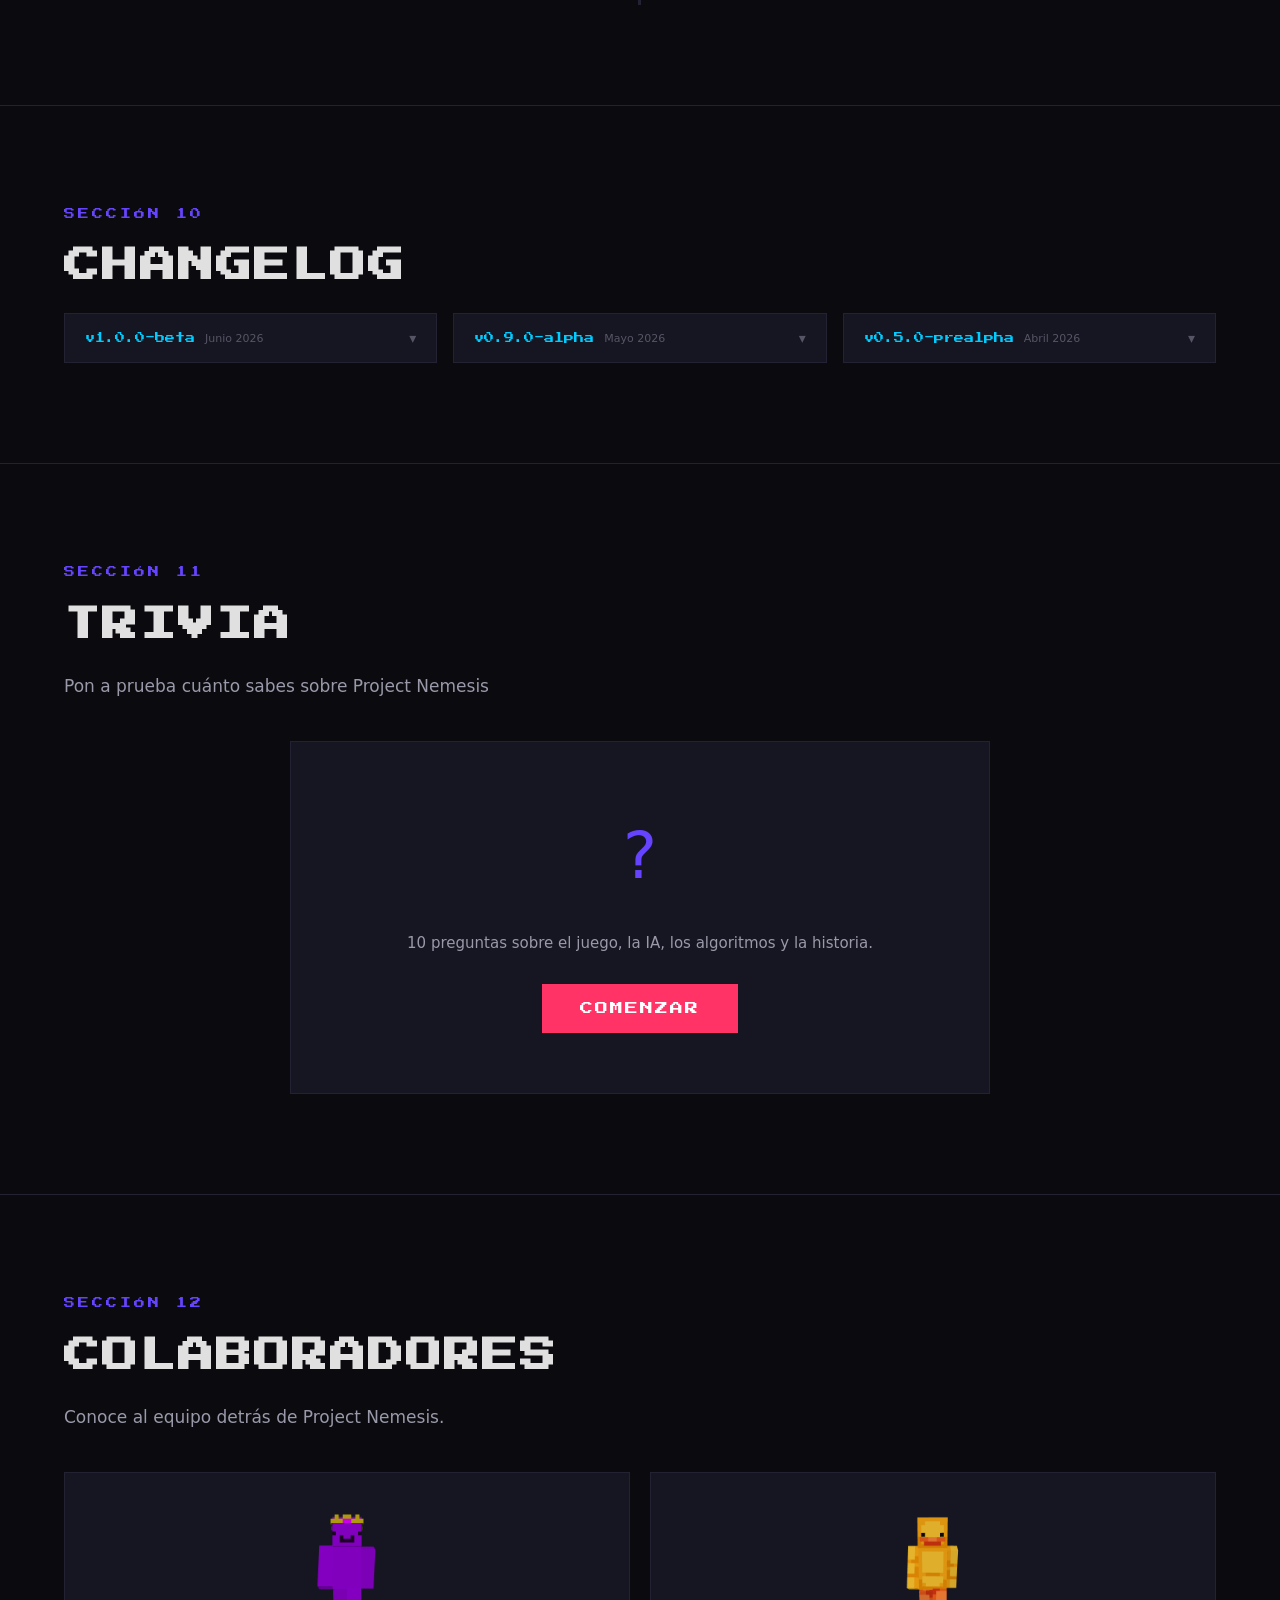
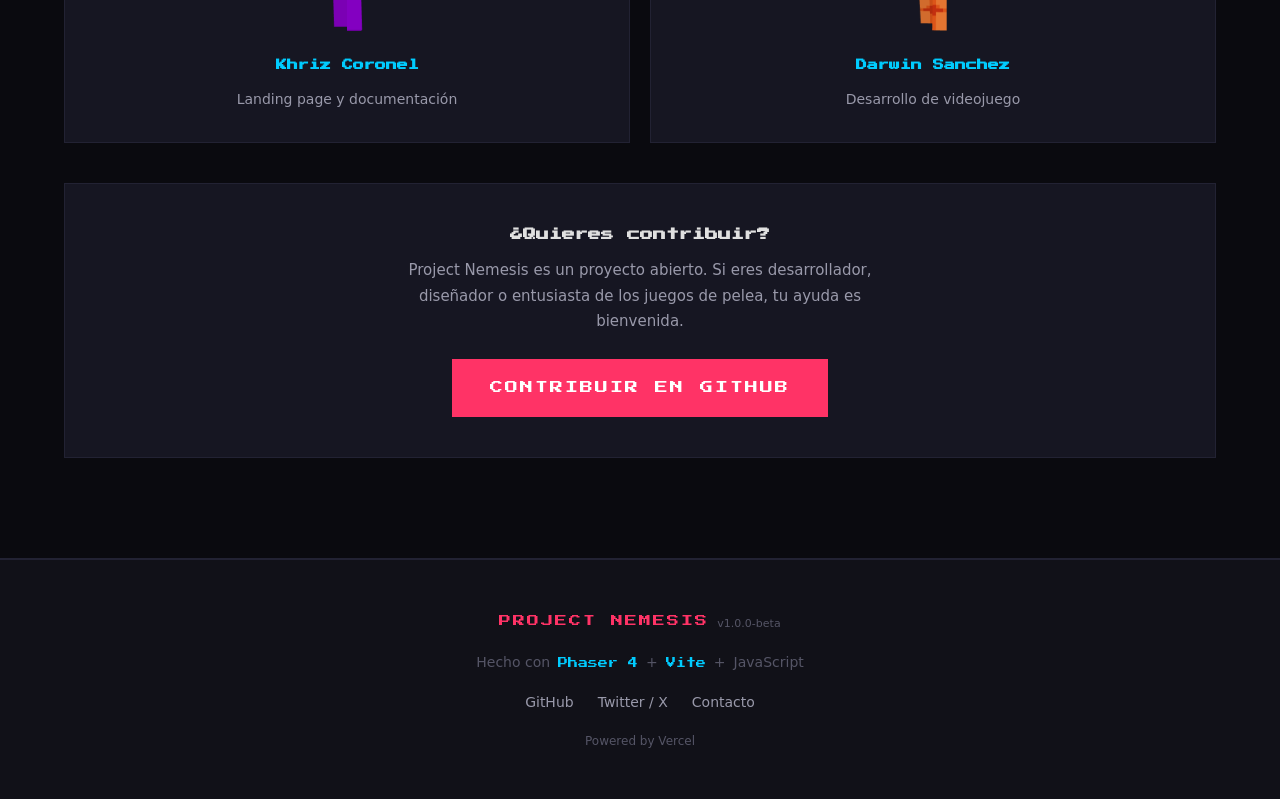
==== commit 32a9ca1e: "Point game to localhost and tweak layout Replace placeholder game URL with local dev server (http://" ====
--- a/index.html
+++ b/index.html
@@ -93,7 +93,7 @@
           <span data-i18n="jugar.loading">Cargando juego...</span>
         </div>
         <iframe id="gameIframe"
-          data-src="JUEGO_URL"
+          data-src="http://localhost:5173/"
           allow="fullscreen"
           sandbox="allow-scripts allow-same-origin"
           loading="lazy"
--- a/styles.css
+++ b/styles.css
@@ -196,12 +196,12 @@
   animation: badgePulse 2s ease-in-out infinite;
 }
 .beta-badge-sub { display: block; font-size: 14px; color: var(--text-muted); margin-top: 10px; }
-.game-wrapper { max-width: 100%; margin: 0 auto; }
+.game-wrapper { max-width: 1200px; margin: 0 auto; }
 .game-container {
-  width: 100%; aspect-ratio: 16 / 9; background: #000;
-  border: 2px solid var(--border-color); position: relative; overflow: hidden;
-}
-.game-container iframe { width: 100%; height: 100%; border: none; }
+  width: 100%; background: #000;
+  position: relative; overflow: hidden;
+}
+.game-container iframe { width: 100%; height: 100%; border: none; aspect-ratio: 16 / 9; }
 .game-loader {
   position: absolute; inset: 0; display: flex; flex-direction: column;
   gap: 16px; align-items: center; justify-content: center;
